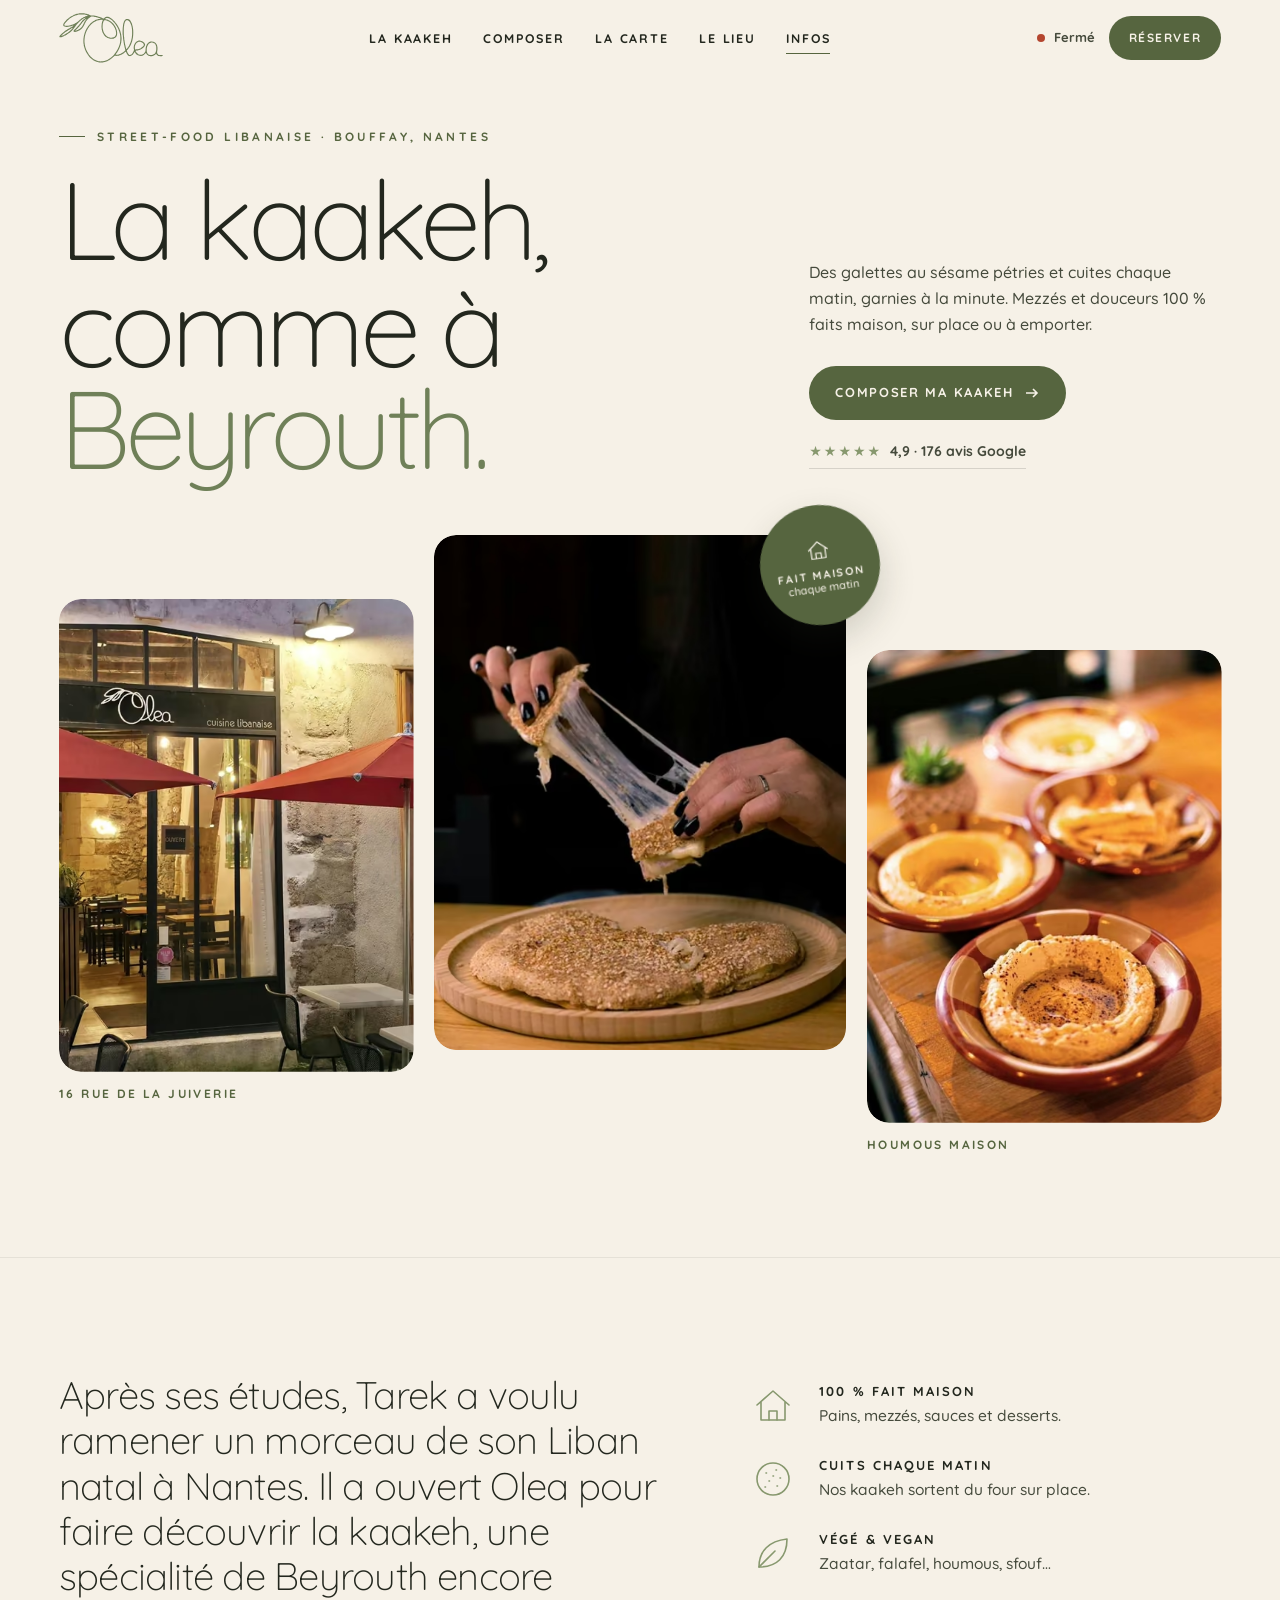
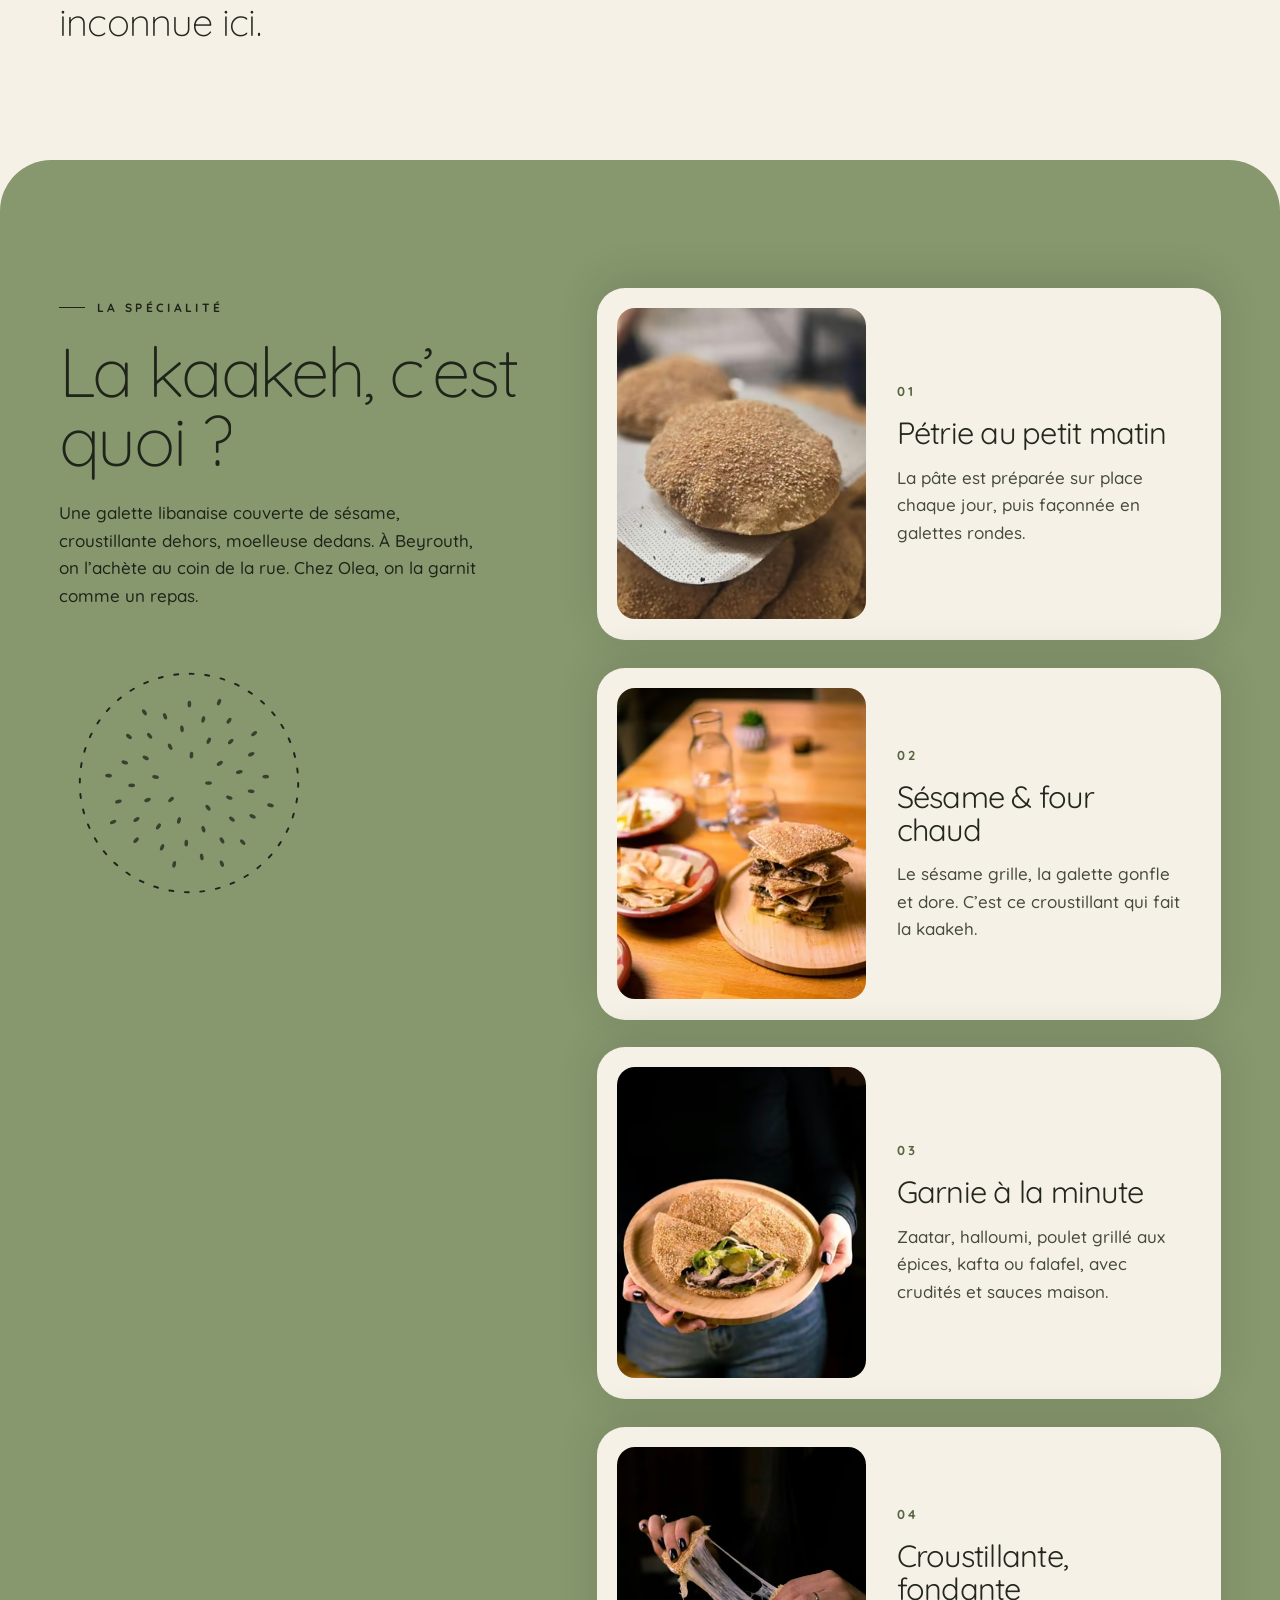
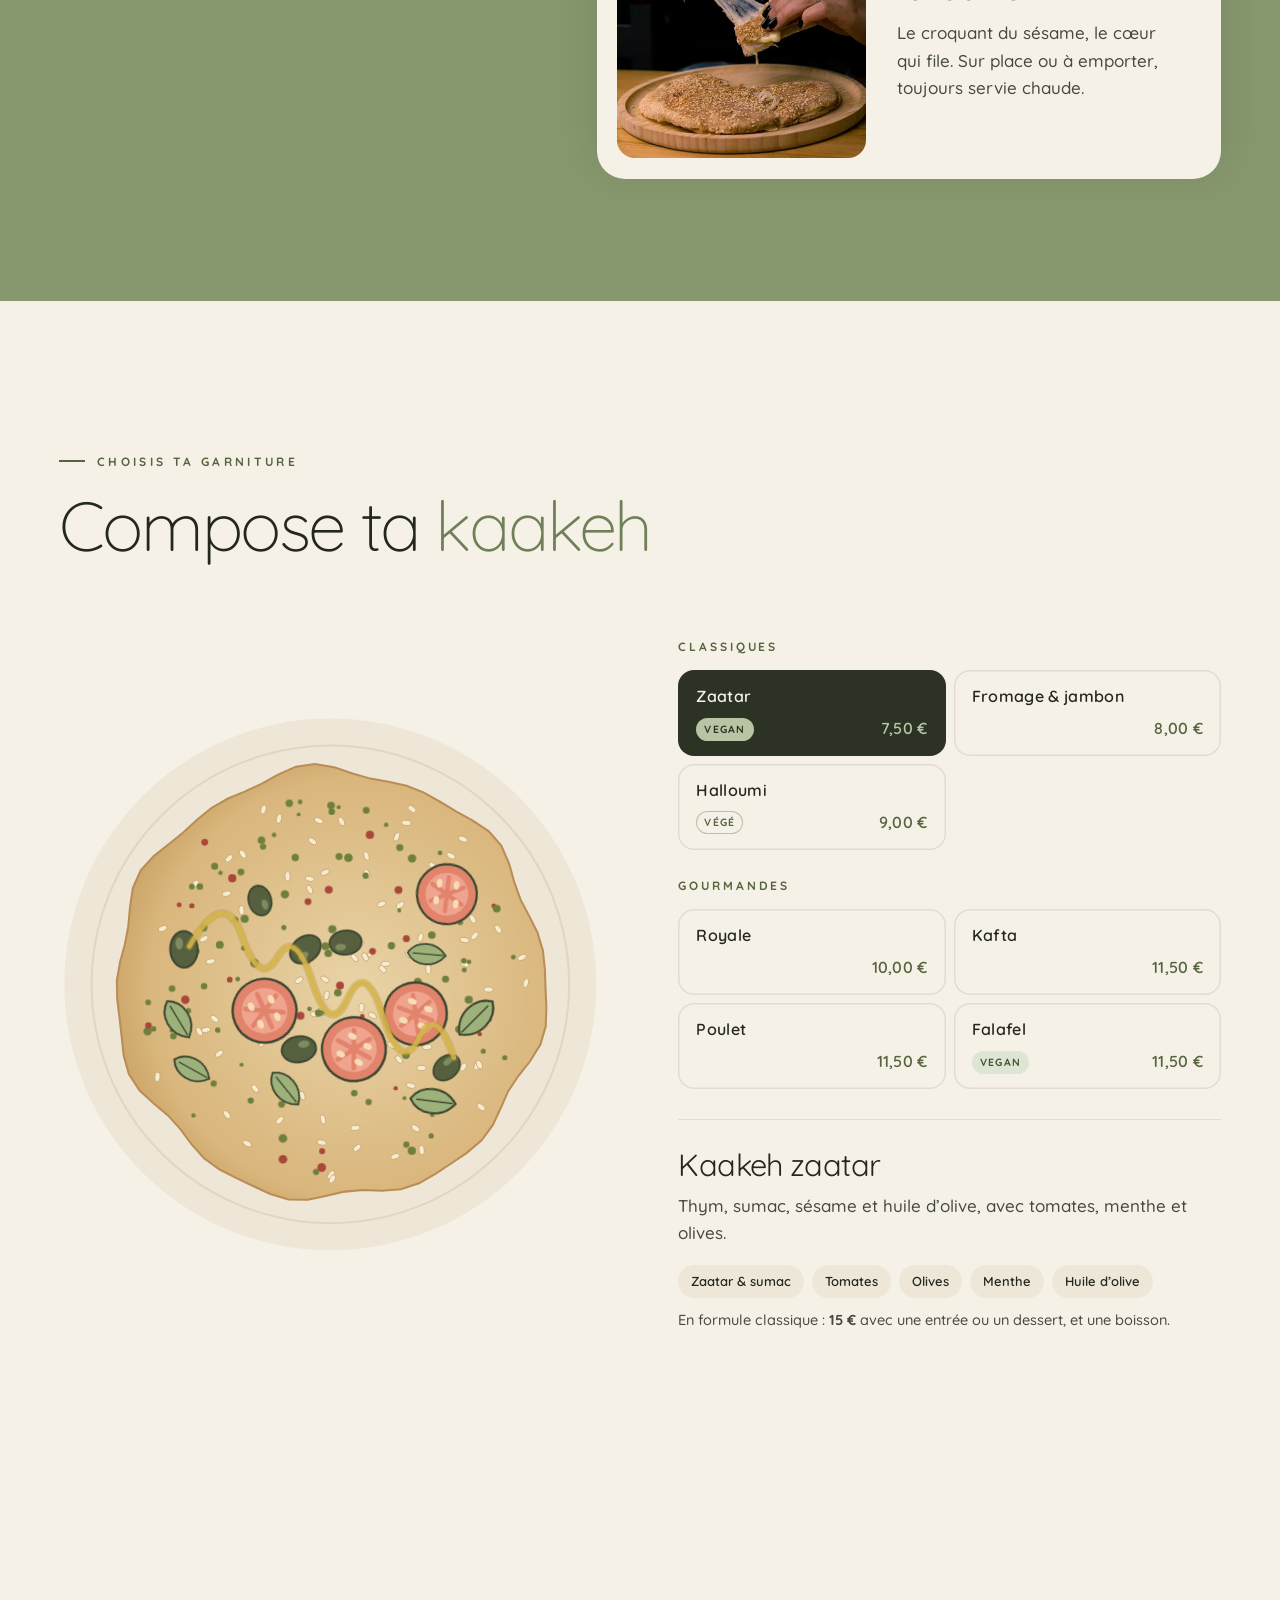
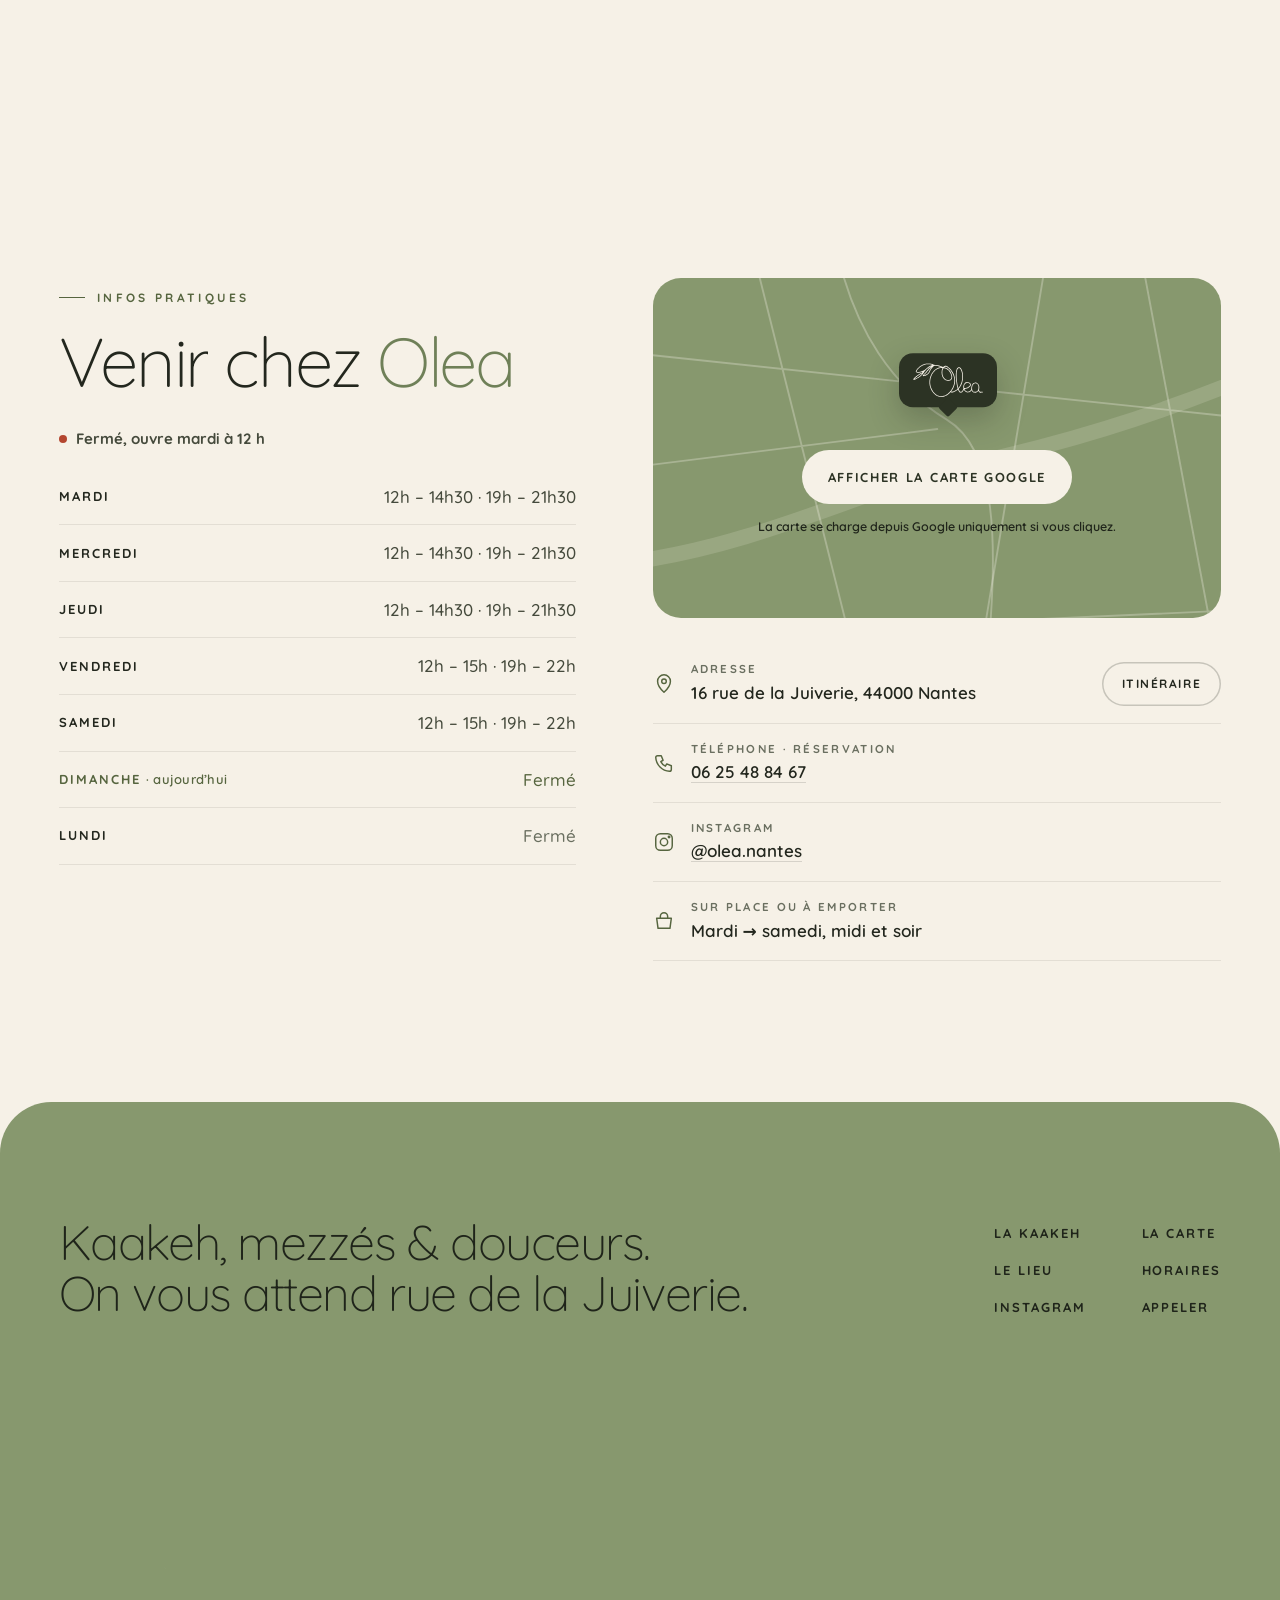
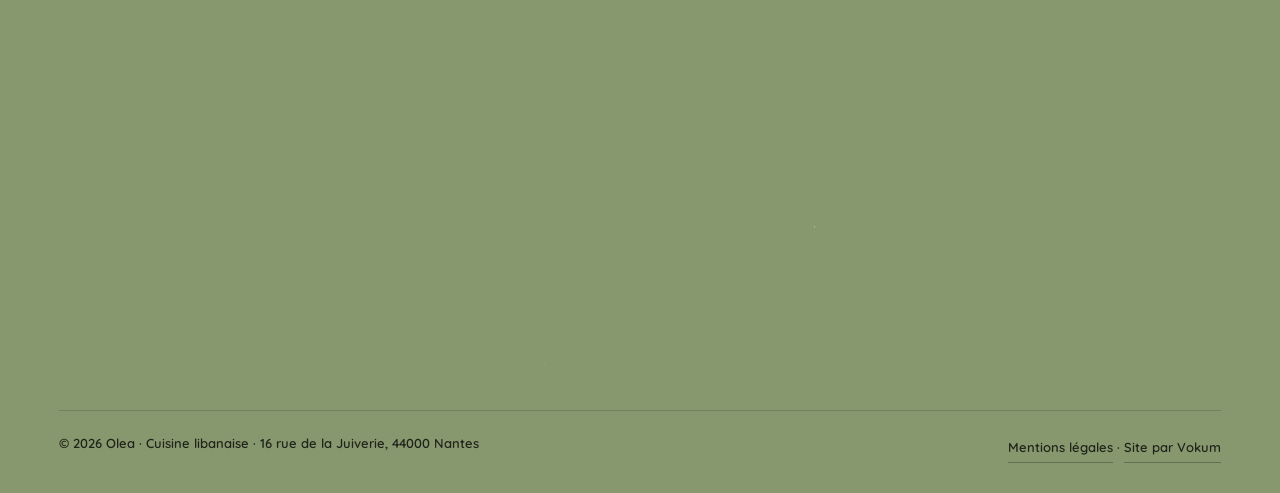
==== index.html @ 72961b61 "Olea : site vitrine (DA Instagram, composer ta kaakeh, AVIF, SEO local) Co-Authored-By: Claude Opus " ====
<!DOCTYPE html>
<html lang="fr">
<head>
<meta charset="utf-8">
<meta name="viewport" content="width=device-width, initial-scale=1">
<title>Olea · Kaakeh libanaise faite maison à Nantes (Bouffay)</title>
<meta name="description" content="Olea, spécialiste de la kaakeh libanaise à Nantes : galettes au sésame cuites chaque matin, mezzés et desserts faits maison, options vegan. 16 rue de la Juiverie.">
<link rel="canonical" href="https://olea-site.vercel.app/">
<meta name="theme-color" content="#87986E">
<meta property="og:type" content="website">
<meta property="og:locale" content="fr_FR">
<meta property="og:site_name" content="Olea">
<meta property="og:title" content="Olea · La kaakeh, comme à Beyrouth">
<meta property="og:description" content="Street-food libanaise 100 % faite maison au cœur du Bouffay, à Nantes.">
<meta property="og:url" content="https://olea-site.vercel.app/">
<meta property="og:image" content="https://olea-site.vercel.app/og.jpg">
<meta property="og:image:width" content="1200"><meta property="og:image:height" content="630">
<meta name="twitter:card" content="summary_large_image">
<link rel="icon" href="/favicon.ico" sizes="48x48">
<link rel="icon" href="/favicon.svg" type="image/svg+xml">
<link rel="apple-touch-icon" href="/apple-touch-icon.png">
<link rel="manifest" href="/site.webmanifest">
<link rel="preload" href="/fonts/quicksand-latin.woff2" as="font" type="font/woff2" crossorigin>
<link rel="preload" as="image" href="/img/fromage-720.avif" type="image/avif" imagesrcset="/img/fromage-320.avif 320w, /img/fromage-480.avif 480w, /img/fromage-720.avif 720w, /img/fromage-960.avif 894w" imagesizes="(max-width: 760px) 46vw, 30vw" fetchpriority="high">
<link rel="stylesheet" href="/css/styles.min.css?v=1794843853">
<script>
document.documentElement.className='js';
try{if(matchMedia('(prefers-reduced-motion: reduce)').matches||sessionStorage.getItem('olea-intro'))document.documentElement.classList.add('sans-intro');else sessionStorage.setItem('olea-intro','1')}catch(e){document.documentElement.classList.add('sans-intro')}
</script>
<script type="application/ld+json">
{"@context":"https://schema.org","@type":"Restaurant","@id":"https://olea-site.vercel.app/#restaurant","name":"Olea","description":"Spécialiste de la kaakeh libanaise. Plats 100 % faits maison, options végétariennes et vegan, sur place ou à emporter.","url":"https://olea-site.vercel.app/","image":"https://olea-site.vercel.app/og.jpg","logo":"https://olea-site.vercel.app/icon-512.png","servesCuisine":["Libanaise","Street-food"],"priceRange":"10–20 €","telephone":"+33625488467","acceptsReservations":true,"hasMenu":"https://olea-site.vercel.app/#carte","address":{"@type":"PostalAddress","streetAddress":"16 rue de la Juiverie","postalCode":"44000","addressLocality":"Nantes","addressCountry":"FR"},"geo":{"@type":"GeoCoordinates","latitude":47.215622,"longitude":-1.5532891},"aggregateRating":{"@type":"AggregateRating","ratingValue":4.9,"reviewCount":176,"bestRating":5},"sameAs":["https://www.instagram.com/olea.nantes/"],"openingHoursSpecification":[{"@type":"OpeningHoursSpecification","dayOfWeek":["Tuesday","Wednesday","Thursday"],"opens":"12:00","closes":"14:30"},{"@type":"OpeningHoursSpecification","dayOfWeek":["Tuesday","Wednesday","Thursday"],"opens":"19:00","closes":"21:30"},{"@type":"OpeningHoursSpecification","dayOfWeek":["Friday","Saturday"],"opens":"12:00","closes":"15:00"},{"@type":"OpeningHoursSpecification","dayOfWeek":["Friday","Saturday"],"opens":"19:00","closes":"22:00"}]}
</script>
</head>
<body>
<a class="skip" href="#contenu">Aller au contenu</a>

<!-- Ouverture : l'olive se dessine puis s'ouvre sur le site (une fois par visite) -->
<div class="intro" id="intro" aria-hidden="true">
  <svg class="intro-wm" id="introWm" viewBox="0 0 590 282"></svg>
  <p class="intro-sous">Cuisine libanaise · Nantes</p>
</div>

<header class="tete" id="tete">
  <a class="tete-logo" href="#haut" aria-label="Olea, retour en haut"><img src="/img/olea-sage.svg" alt="" width="104" height="50"></a>
  <nav class="tete-nav" aria-label="Navigation principale">
    <a href="#kaakeh">La kaakeh</a><a href="#composer">Composer</a><a href="#carte">La carte</a><a href="#lieu">Le lieu</a><a href="#infos">Infos</a>
  </nav>
  <div class="tete-droite">
    <span class="statut" data-statut><i></i><span data-statut-court>Horaires</span></span>
    <a class="btn btn-plein btn-s" href="tel:+33625488467">Réserver</a>
    <button class="burger" id="burger" aria-label="Ouvrir le menu" aria-expanded="false" aria-controls="menuMobile"><i></i><i></i></button>
  </div>
</header>
<div class="menu-mobile" id="menuMobile" hidden>
  <nav aria-label="Navigation mobile">
    <a href="#kaakeh">La kaakeh</a><a href="#composer">Composer</a><a href="#carte">La carte</a><a href="#lieu">Le lieu</a><a href="#infos">Infos</a>
  </nav>
  <p>16 rue de la Juiverie, Nantes<br><a href="tel:+33625488467">06 25 48 84 67</a></p>
</div>

<main id="contenu">
<span id="haut"></span>

<!-- ───────── HERO ───────── -->
<section class="hero">
  <div class="cadre hero-haut">
    <div>
      <p class="sur-titre hero-el">Street-food libanaise · Bouffay, Nantes</p>
      <h1 class="hero-titre"><span class="ligne"><span>La kaakeh,</span></span><span class="ligne"><span>comme à <em>Beyrouth.</em></span></span></h1>
    </div>
    <div class="hero-cote hero-el">
      <p>Des galettes au sésame pétries et cuites chaque matin, garnies à la minute. Mezzés et douceurs 100&nbsp;% faits maison, sur place ou à emporter.</p>
      <div class="hero-actions">
        <a class="btn btn-plein" href="#composer">Composer ma kaakeh <svg viewBox="0 0 16 16" aria-hidden="true"><path d="M2 8h11M9 4l4 4-4 4"/></svg></a>
        <a class="lien-note" href="#avis"><span class="etoiles" aria-hidden="true">★★★★★</span> 4,9 · 176 avis Google</a>
      </div>
    </div>
  </div>
  <div class="cadre triptyque" id="triptyque">
    <figure class="tp tp-g" data-vitesse="-0.06">
      <picture><source type="image/avif" srcset="/img/facade-320.avif 320w, /img/facade-480.avif 480w, /img/facade-720.avif 720w, /img/facade-960.avif 960w" sizes="(max-width: 760px) 27vw, 26vw"><img src="/img/facade-960.jpg" alt="La façade d’Olea rue de la Juiverie, parasols rouges, en soirée" width="960" height="1282"></picture>
      <figcaption>16 rue de la Juiverie</figcaption>
    </figure>
    <figure class="tp tp-c" data-vitesse="0">
      <picture><source type="image/avif" srcset="/img/fromage-320.avif 320w, /img/fromage-480.avif 480w, /img/fromage-720.avif 720w, /img/fromage-960.avif 894w" sizes="(max-width: 760px) 46vw, 30vw"><img src="/img/fromage-960.jpg" alt="Kaakeh au fromage qui file, sur planche en bois" width="894" height="1194" fetchpriority="high"></picture>
      <span class="sceau" aria-hidden="true"><svg viewBox="0 0 40 40"><path d="M7 20 20 9l13 11M10.5 17v14h19V17"/><path d="M16.5 31v-7h7v7"/></svg><b>Fait maison</b><small>chaque matin</small></span>
    </figure>
    <figure class="tp tp-d" data-vitesse="-0.14">
      <picture><source type="image/avif" srcset="/img/houmous-320.avif 320w, /img/houmous-480.avif 480w, /img/houmous-720.avif 720w, /img/houmous-960.avif 894w" sizes="(max-width: 760px) 27vw, 26vw"><img src="/img/houmous-960.jpg" alt="Houmous maison au sumac dans une assiette libanaise" width="894" height="1194"></picture>
      <figcaption>Houmous maison</figcaption>
    </figure>
  </div>
</section>

<!-- ───────── MANIFESTE ───────── -->
<section class="manifeste">
  <div class="cadre manifeste-grille">
    <p class="manifeste-txt titre-anime">Après ses études, Tarek a voulu ramener un morceau de son Liban natal à Nantes. Il a ouvert Olea pour faire découvrir la kaakeh, une spécialité de Beyrouth encore inconnue ici.</p>
    <ul class="engagements">
      <li class="rv"><svg viewBox="0 0 48 48" aria-hidden="true"><path d="M8 24 24 10l16 14M12 20.5V39h24V20.5"/><path d="M20 39v-9h8v9"/></svg><b>100 % fait maison</b><span>Pains, mezzés, sauces et desserts.</span></li>
      <li class="rv"><svg viewBox="0 0 48 48" aria-hidden="true"><circle cx="24" cy="24" r="16"/><path d="M17 18h.5M27 15h.5M31 23h.5M20 26h.5M28 31h.5M16 32h.5M24 21h.5"/></svg><b>Cuits chaque matin</b><span>Nos kaakeh sortent du four sur place.</span></li>
      <li class="rv"><svg viewBox="0 0 48 48" aria-hidden="true"><path d="M10 38C10 22 20 12 38 10c0 18-10 28-28 28z"/><path d="M10 38 26 22"/></svg><b>Végé & vegan</b><span>Zaatar, falafel, houmous, sfouf…</span></li>
    </ul>
  </div>
</section>

<!-- ───────── LA KAAKEH : cartes empilées ───────── -->
<section class="kaakeh" id="kaakeh">
  <div class="cadre kaakeh-grille">
    <div class="kaakeh-intro">
      <p class="sur-titre">La spécialité</p>
      <h2 class="titre titre-anime">La kaakeh, c’est quoi&nbsp;?</h2>
      <p class="rv">Une galette libanaise couverte de sésame, croustillante dehors, moelleuse dedans. À Beyrouth, on l’achète au coin de la rue. Chez Olea, on la garnit comme un repas.</p>
      <svg class="galette-deco" viewBox="0 0 200 200" aria-hidden="true" id="galetteDeco"><circle cx="100" cy="100" r="84"/></svg>
    </div>
    <ol class="pile" id="pile">
      <li class="carte-pile">
        <picture><source type="image/avif" srcset="/img/pains-320.avif 320w, /img/pains-480.avif 480w, /img/pains-720.avif 720w, /img/pains-960.avif 894w" sizes="(max-width: 760px) calc(100vw - 64px), 24vw"><img src="/img/pains-960.jpg" alt="Kaakeh au sésame tout juste sorties du four" width="894" height="1194" loading="lazy"></picture>
        <div><span class="num">01</span><h3>Pétrie au petit matin</h3><p>La pâte est préparée sur place chaque jour, puis façonnée en galettes rondes.</p></div>
      </li>
      <li class="carte-pile">
        <picture><source type="image/avif" srcset="/img/stack-320.avif 320w, /img/stack-480.avif 480w, /img/stack-720.avif 720w, /img/stack-960.avif 894w" sizes="(max-width: 760px) calc(100vw - 64px), 24vw"><img src="/img/stack-960.jpg" alt="Pile de kaakeh garnies" width="894" height="1194" loading="lazy"></picture>
        <div><span class="num">02</span><h3>Sésame & four chaud</h3><p>Le sésame grille, la galette gonfle et dore. C’est ce croustillant qui fait la kaakeh.</p></div>
      </li>
      <li class="carte-pile">
        <picture><source type="image/avif" srcset="/img/viande-320.avif 320w, /img/viande-480.avif 480w, /img/viande-720.avif 720w, /img/viande-960.avif 894w" sizes="(max-width: 760px) calc(100vw - 64px), 24vw"><img src="/img/viande-960.jpg" alt="Kaakeh garnie de poulet, salade et cornichons" width="894" height="1194" loading="lazy"></picture>
        <div><span class="num">03</span><h3>Garnie à la minute</h3><p>Zaatar, halloumi, poulet grillé aux épices, kafta ou falafel, avec crudités et sauces maison.</p></div>
      </li>
      <li class="carte-pile">
        <picture><source type="image/avif" srcset="/img/fromage-320.avif 320w, /img/fromage-480.avif 480w, /img/fromage-720.avif 720w, /img/fromage-960.avif 894w" sizes="(max-width: 760px) calc(100vw - 64px), 24vw"><img src="/img/fromage-960.jpg" alt="Kaakeh au fromage fondant" width="894" height="1194" loading="lazy"></picture>
        <div><span class="num">04</span><h3>Croustillante, fondante</h3><p>Le croquant du sésame, le cœur qui file. Sur place ou à emporter, toujours servie chaude.</p></div>
      </li>
    </ol>
  </div>
</section>

<!-- ───────── COMPOSER ───────── -->
<section class="composer" id="composer">
  <div class="cadre">
    <div class="entete">
      <p class="sur-titre">Choisis ta garniture</p>
      <h2 class="titre titre-anime">Compose ta <em>kaakeh</em></h2>
    </div>
    <div class="atelier">
      <div class="plateau-wrap">
        <svg class="plateau" id="plateau" viewBox="0 0 400 400" role="img" aria-labelledby="kNom">
          <defs>
            <radialGradient id="pain" cx="50%" cy="45%" r="60%"><stop offset="0" stop-color="#E9D3A6"/><stop offset=".8" stop-color="#D9B67C"/><stop offset="1" stop-color="#C79E62"/></radialGradient>
          </defs>
          <circle class="assiette" cx="200" cy="200" r="196"/>
          <circle class="assiette-in" cx="200" cy="200" r="176"/>
          <g id="galette"><path class="galette" d=""/><g id="sesame"></g></g>
          <g id="garniture"></g>
        </svg>
        <p class="plateau-aide" aria-hidden="true">Illustration de la garniture</p>
      </div>
      <div class="choix">
        <div class="choix-liste" role="radiogroup" aria-label="Choisir une kaakeh" id="choix">
          <p class="choix-groupe">Classiques</p>
          <button role="radio" aria-checked="true" data-k="zaatar"><span>Zaatar</span><i class="vg" title="Vegan">vegan</i><b>7,50 €</b></button>
          <button role="radio" aria-checked="false" data-k="fromage"><span>Fromage & jambon</span><b>8,00 €</b></button>
          <button role="radio" aria-checked="false" data-k="halloumi"><span>Halloumi</span><i class="vt" title="Végétarien">végé</i><b>9,00 €</b></button>
          <p class="choix-groupe">Gourmandes</p>
          <button role="radio" aria-checked="false" data-k="royale"><span>Royale</span><b>10,00 €</b></button>
          <button role="radio" aria-checked="false" data-k="kafta"><span>Kafta</span><b>11,50 €</b></button>
          <button role="radio" aria-checked="false" data-k="poulet"><span>Poulet</span><b>11,50 €</b></button>
          <button role="radio" aria-checked="false" data-k="falafel"><span>Falafel</span><i class="vg" title="Vegan">vegan</i><b>11,50 €</b></button>
        </div>
        <div class="fiche" aria-live="polite">
          <h3 id="kNom">Kaakeh zaatar</h3>
          <p id="kDesc">Thym, sumac, sésame et huile d’olive, avec tomates, menthe et olives.</p>
          <ul class="ingredients" id="kIng"></ul>
          <p class="formule-hint" id="kFormule">En formule classique : <b>15 €</b> avec une entrée ou un dessert, et une boisson.</p>
        </div>
      </div>
    </div>
  </div>
</section>

<!-- ───────── LA CARTE ───────── -->
<section class="carte" id="carte">
  <div class="cadre">
    <div class="entete entete-ligne">
      <div><p class="sur-titre">Notre menu</p><h2 class="titre titre-anime">La carte</h2></div>
      <p class="rv">Un voyage de saveurs au cœur de Beyrouth. Tout est fait maison, et chaque bouchée a le goût du Liban.</p>
    </div>
    <div class="formules">
      <article class="formule rv">
        <p class="formule-nom">Formule classique</p>
        <p class="formule-prix">15<span>€</span></p>
        <p>Une kaakeh classique, une entrée <em>ou</em> un dessert, et une boisson.</p>
      </article>
      <article class="formule formule-fonce rv">
        <p class="formule-nom">Formule gourmande</p>
        <p class="formule-prix">17<span>€</span></p>
        <p>Une kaakeh gourmande, une entrée <em>ou</em> un dessert, et une boisson.</p>
      </article>
      <p class="formule-note rv">Entrée : houmous, labneh ou caviar d’aubergines. Dessert : sfouf ou nammoura. Bière libanaise : +2&nbsp;€.</p>
    </div>
    <div class="colonnes">
      <div class="col rv">
        <h3>Entrées</h3>
        <dl>
          <div><dt>Houmous <i class="vg">vegan</i></dt><dd>6,00 €</dd><dd class="desc">Pois chiches, tahini, citron, ail et huile d’olive.</dd></div>
          <div><dt>Labneh <i class="vt">végé</i></dt><dd>6,00 €</dd><dd class="desc">Fromage frais et crémeux à base de yaourt.</dd></div>
          <div><dt>Caviar d’aubergine <i class="vt">végé</i></dt><dd>6,00 €</dd><dd class="desc">Aubergines grillées au tahini, yaourt, citron, ail et huile d’olive.</dd></div>
        </dl>
      </div>
      <div class="col rv">
        <h3>Desserts</h3>
        <dl>
          <div><dt>Kaakeh chocolat <i class="vt">végé</i></dt><dd>6,00 €</dd><dd class="desc">Galette garnie de chocolat.</dd></div>
          <div><dt>Chocolat & halawa <i class="vt">végé</i></dt><dd>6,50 €</dd><dd class="desc">Avec halawa, confiserie au tahini et au sucre.</dd></div>
          <div><dt>Sfouf <i class="vg">vegan</i></dt><dd>5,50 €</dd><dd class="desc">Gâteau moelleux de semoule au curcuma et à l’anis.</dd></div>
          <div><dt>Nammoura <i class="vt">végé</i></dt><dd>5,50 €</dd><dd class="desc">Semoule à la fleur d’oranger et sirop (contient du yaourt).</dd></div>
        </dl>
      </div>
      <div class="col rv">
        <h3>Boissons</h3>
        <dl class="dl-court">
          <div><dt>Eau 50 cl</dt><dd>1,50 €</dd></div>
          <div><dt>Soft 33 cl</dt><dd>2,50 €</dd></div>
          <div><dt>Bière libanaise 33 cl</dt><dd>4,50 €</dd></div>
          <div><dt>Café espresso</dt><dd>1,50 €</dd></div>
          <div><dt>Café allongé</dt><dd>3,00 €</dd></div>
          <div><dt>Thé</dt><dd>3,50 €</dd></div>
          <div><dt>Infusion</dt><dd>3,50 €</dd></div>
        </dl>
      </div>
    </div>
    <div class="gourmandises">
      <figure class="gm rv"><picture><source type="image/avif" srcset="/img/mezze-320.avif 320w, /img/mezze-480.avif 480w, /img/mezze-720.avif 720w, /img/mezze-960.avif 894w" sizes="(max-width: 760px) 44vw, 22vw"><img src="/img/mezze-960.jpg" alt="Pain trempé dans le houmous" width="894" height="1194" loading="lazy"></picture><figcaption>Houmous & pain chaud</figcaption></figure>
      <figure class="gm rv"><picture><source type="image/avif" srcset="/img/plateau-320.avif 320w, /img/plateau-480.avif 480w, /img/plateau-720.avif 720w, /img/plateau-960.avif 894w" sizes="(max-width: 760px) 44vw, 22vw"><img src="/img/plateau-960.jpg" alt="Plateau de kaakeh, houmous et labneh" width="894" height="1194" loading="lazy"></picture><figcaption>Kaakeh & labneh</figcaption></figure>
      <figure class="gm rv"><picture><source type="image/avif" srcset="/img/sfouf-320.avif 320w, /img/sfouf-480.avif 480w, /img/sfouf-720.avif 720w, /img/sfouf-960.avif 894w" sizes="(max-width: 760px) 44vw, 22vw"><img src="/img/sfouf-960.jpg" alt="Part de sfouf à l’amande" width="894" height="1136" loading="lazy"></picture><figcaption>Sfouf, vegan</figcaption></figure>
      <figure class="gm rv"><picture><source type="image/avif" srcset="/img/cafe-320.avif 320w, /img/cafe-480.avif 480w, /img/cafe-720.avif 720w, /img/cafe-960.avif 894w" sizes="(max-width: 760px) 44vw, 22vw"><img src="/img/cafe-960.jpg" alt="Tasse de café" width="894" height="1194" loading="lazy"></picture><figcaption>Le café pour finir</figcaption></figure>
    </div>
  </div>
</section>

<!-- ───────── AVIS ───────── -->
<section class="avis" id="avis">
  <div class="cadre avis-grille">
    <div class="avis-note">
      <p class="sur-titre">Ils en parlent</p>
      <p class="note"><span data-compte="4.9">4,9</span><small>/5</small></p>
      <p class="note-etoiles" aria-hidden="true">★★★★★</p>
      <p class="note-src"><span data-compte="176">176</span> avis sur Google</p>
      <a class="btn btn-contour" href="https://www.google.com/maps/place/Olea/@47.215622,-1.5532891,17z/data=!4m8!3m7!1s0x4805efb4f4a53959:0x3f420d3916e6de6c!8m2!3d47.215622!4d-1.5532891!9m1!1b1" target="_blank" rel="noopener">Lire les avis <svg viewBox="0 0 16 16" aria-hidden="true"><path d="M2 8h11M9 4l4 4-4 4"/></svg></a>
    </div>
    <div class="avis-liste">
      <blockquote class="avis-carte rv"><p>« Nous avons pris la formule gourmande, un kaaké kefta avec le labneh : beaucoup de saveurs, c’était très bien préparé. Le personnel est souriant. »</p><footer>Lina N. · Avis Google</footer></blockquote>
      <blockquote class="avis-carte rv"><p>« Les prix sont très raisonnables, les plats sont délicieux (surtout les kaakehs gourmandes) et pleins de saveurs. »</p><footer>Paul E. · Avis Google</footer></blockquote>
      <blockquote class="avis-carte rv"><p>« Une cuisine qui te donne l’impression d’être au soleil, vue sur la Méditerranée. »</p><footer>Romain L. · Avis Google</footer></blockquote>
      <blockquote class="avis-carte rv"><p>« Super adresse pour la street food libanaise, une vraie pépite ! La labneh, hyper bonne, bien crémeuse. »</p><footer>Pierre G. · Avis Google</footer></blockquote>
    </div>
  </div>
</section>

<!-- ───────── LE LIEU ───────── -->
<section class="lieu" id="lieu">
  <div class="cadre">
    <div class="entete entete-ligne">
      <div><p class="sur-titre">Le lieu</p><h2 class="titre titre-anime">Pierre, bois <em>& lumière</em></h2></div>
      <p class="rv">Au cœur du Bouffay, une salle en vieilles pierres, des poutres apparentes et une terrasse sous les parasols rouges.</p>
    </div>
    <div class="bento">
      <figure class="bt bt-1 devoile"><picture><source type="image/avif" srcset="/img/salle-320.avif 320w, /img/salle-480.avif 480w, /img/salle-720.avif 720w, /img/salle-960.avif 960w" sizes="(max-width: 760px) 92vw, 44vw"><img src="/img/salle-960.jpg" alt="La seconde salle voûtée en pierre, tables en bois" width="960" height="1282" loading="lazy"></picture><figcaption>La seconde salle</figcaption></figure>
      <figure class="bt bt-2 devoile"><picture><source type="image/avif" srcset="/img/couloir-320.avif 320w, /img/couloir-480.avif 480w, /img/couloir-720.avif 720w, /img/couloir-960.avif 894w" sizes="(max-width: 760px) 44vw, 22vw"><img src="/img/couloir-960.jpg" alt="Couloir aux poutres apparentes" width="894" height="1194" loading="lazy"></picture><figcaption>Les poutres</figcaption></figure>
      <figure class="bt bt-3 devoile"><picture><source type="image/avif" srcset="/img/neon-320.avif 320w, /img/neon-480.avif 480w, /img/neon-720.avif 720w, /img/neon-960.avif 960w" sizes="(max-width: 760px) 44vw, 22vw"><img src="/img/neon-960.jpg" alt="Le nom Olea en néon sur un mur de pierre" width="960" height="1201" loading="lazy"></picture><figcaption>Bienvenue</figcaption></figure>
      <div class="bt bt-4 groupe rv">
        <p class="sur-titre">Groupes & tablées</p>
        <h3>Une deuxième salle se cache chez nous.</h3>
        <p>Sous la voûte en pierre, l’endroit idéal pour vos repas en groupe. Appelez-nous pour réserver.</p>
        <a class="btn btn-plein" href="tel:+33625488467">06 25 48 84 67</a>
      </div>
    </div>
  </div>
</section>

<!-- ───────── INFOS ───────── -->
<section class="infos" id="infos">
  <div class="cadre infos-grille">
    <div>
      <p class="sur-titre">Infos pratiques</p>
      <h2 class="titre titre-anime">Venir chez <em>Olea</em></h2>
      <p class="statut statut-grand" data-statut><i></i><span data-statut-long>Horaires</span></p>
      <table class="horaires" id="horaires">
        <caption class="sr">Horaires d’ouverture</caption>
        <tbody>
          <tr data-j="2"><th scope="row">Mardi</th><td>12h – 14h30 · 19h – 21h30</td></tr>
          <tr data-j="3"><th scope="row">Mercredi</th><td>12h – 14h30 · 19h – 21h30</td></tr>
          <tr data-j="4"><th scope="row">Jeudi</th><td>12h – 14h30 · 19h – 21h30</td></tr>
          <tr data-j="5"><th scope="row">Vendredi</th><td>12h – 15h · 19h – 22h</td></tr>
          <tr data-j="6"><th scope="row">Samedi</th><td>12h – 15h · 19h – 22h</td></tr>
          <tr data-j="0"><th scope="row">Dimanche</th><td class="ferme">Fermé</td></tr>
          <tr data-j="1"><th scope="row">Lundi</th><td class="ferme">Fermé</td></tr>
        </tbody>
      </table>
    </div>
    <div class="infos-droite">
      <div class="carte-geo" id="carteGeo">
        <div class="carte-geo-fond" aria-hidden="true">
          <svg viewBox="0 0 600 420" preserveAspectRatio="xMidYMid slice"><g fill="none" stroke="#F6F1E7" stroke-linecap="round"><path stroke-opacity=".16" stroke-width="16" d="M-20 330C120 310 230 250 330 228S520 180 640 130"/><g stroke-opacity=".3" stroke-width="2"><path d="M-20 110 640 180M100 -20 220 460M420 -20 340 460M-20 410 640 380M510 -20 600 460M-20 230 300 190"/><path d="M190 -20c18 110 70 170 120 200s58 120 40 280"/></g></g></svg>
          <span class="repere"><img src="/img/olea-cream.svg" alt="" width="70" height="34"></span>
        </div>
        <button class="btn btn-clair carte-geo-btn" id="chargerCarte" type="button">Afficher la carte Google</button>
        <p class="carte-geo-note">La carte se charge depuis Google uniquement si vous cliquez.</p>
      </div>
      <ul class="contacts">
        <li><svg viewBox="0 0 24 24" aria-hidden="true"><path d="M12 21s-7-6.2-7-12a7 7 0 0 1 14 0c0 5.8-7 12-7 12z"/><circle cx="12" cy="9" r="2.5"/></svg><span><small>Adresse</small>16 rue de la Juiverie, 44000 Nantes</span><a class="btn btn-contour btn-s" href="https://www.google.com/maps/dir/?api=1&destination=Olea+16+rue+de+la+Juiverie+44000+Nantes" target="_blank" rel="noopener">Itinéraire</a></li>
        <li><svg viewBox="0 0 24 24" aria-hidden="true"><path d="M5 4h4l2 5-2.5 1.5a11 11 0 0 0 5 5L15 13l5 2v4a2 2 0 0 1-2 2A16 16 0 0 1 3 6a2 2 0 0 1 2-2"/></svg><span><small>Téléphone · réservation</small><a href="tel:+33625488467">06 25 48 84 67</a></span></li>
        <li><svg viewBox="0 0 24 24" aria-hidden="true"><rect x="3" y="3" width="18" height="18" rx="5"/><circle cx="12" cy="12" r="4"/><circle cx="17.5" cy="6.5" r=".8"/></svg><span><small>Instagram</small><a href="https://www.instagram.com/olea.nantes/" target="_blank" rel="noopener">@olea.nantes</a></span></li>
        <li><svg viewBox="0 0 24 24" aria-hidden="true"><path d="M4 9h16l-1.5 11h-13zM8 9V7a4 4 0 0 1 8 0v2"/></svg><span><small>Sur place ou à emporter</small>Mardi → samedi, midi et soir</span></li>
      </ul>
    </div>
  </div>
</section>
</main>

<footer class="pied">
  <div class="cadre">
    <div class="pied-haut">
      <p class="pied-phrase">Kaakeh, mezzés & douceurs.<br>On vous attend rue de la Juiverie.</p>
      <nav class="pied-liens" aria-label="Liens du pied de page">
        <a href="#kaakeh">La kaakeh</a><a href="#carte">La carte</a><a href="#lieu">Le lieu</a><a href="#infos">Horaires</a><a href="https://www.instagram.com/olea.nantes/" target="_blank" rel="noopener">Instagram</a><a href="tel:+33625488467">Appeler</a>
      </nav>
    </div>
    <svg class="pied-wm" id="piedWm" viewBox="0 0 590 282" role="img" aria-label="Olea"></svg>
    <div class="pied-bas">
      <span>© 2026 Olea · Cuisine libanaise · 16 rue de la Juiverie, 44000 Nantes</span>
      <span><a href="/mentions-legales">Mentions légales</a> · <a href="https://vokumagency.com" target="_blank" rel="noopener">Site par Vokum</a></span>
    </div>
  </div>
</footer>

<nav class="barre-mobile" id="barreMobile" aria-label="Actions rapides">
  <a href="tel:+33625488467"><svg viewBox="0 0 24 24" aria-hidden="true"><path d="M5 4h4l2 5-2.5 1.5a11 11 0 0 0 5 5L15 13l5 2v4a2 2 0 0 1-2 2A16 16 0 0 1 3 6a2 2 0 0 1 2-2"/></svg>Appeler</a>
  <a href="https://www.google.com/maps/dir/?api=1&destination=Olea+16+rue+de+la+Juiverie+44000+Nantes" target="_blank" rel="noopener"><svg viewBox="0 0 24 24" aria-hidden="true"><path d="M12 21s-7-6.2-7-12a7 7 0 0 1 14 0c0 5.8-7 12-7 12z"/><circle cx="12" cy="9" r="2.5"/></svg>Itinéraire</a>
</nav>

<script src="/js/main.min.js?v=1794843853" defer></script>
</body>
</html>
---- css/styles.min.css ----
@font-face{font-family:Quicksand;font-style:normal;font-display:swap;font-weight:300 700;src:url(/fonts/quicksand-latin.woff2) format("woff2");unicode-range:U+0000-00FF,U+0131,U+0152-0153,U+02BB-02BC,U+02C6,U+02DA,U+02DC,U+0304,U+0308,U+0329,U+2000-206F,U+20AC,U+2122,U+2191,U+2193,U+2212,U+2215,U+FEFF,U+FFFD}@font-face{font-family:Quicksand;font-style:normal;font-display:swap;font-weight:300 700;src:url(/fonts/quicksand-latin-ext.woff2) format("woff2");unicode-range:U+0100-02BA,U+02BD-02C5,U+02C7-02CC,U+02CE-02D7,U+02DD-02FF,U+0304,U+0308,U+0329,U+1D00-1DBF,U+1E00-1E9F,U+1EF2-1EFF,U+2020,U+20A0-20AB,U+20AD-20C0,U+2113,U+2C60-2C7F,U+A720-A7FF}@property --r{syntax:"<length>";inherits:false;initial-value:0px}:root{--sauge:#87986E;--sauge-f:#56653F;--sauge-c:#B9C4A4;--sauge-xc:#DFE5D4;--olive:#2C3324;--encre:#23271E;--texte:#454A3C;--nuit:#1F241A;--creme:#F6F1E7;--pita:#EEE6D6;--pierre:#E3D8C4;--sesame:#D6BF8F;--rouge:#B4462F;--f:"Quicksand",ui-rounded,"Avenir Next",system-ui,sans-serif;--pad:clamp(20px,4.6vw,76px);--max:1380px;--ease:cubic-bezier(.22,1,.36,1);--ease-io:cubic-bezier(.7,0,.2,1);--rayon:22px}*,*:before,*:after{box-sizing:border-box;margin:0;padding:0}html{-webkit-text-size-adjust:100%;scroll-behavior:smooth}section[id],span[id]{scroll-margin-top:84px}body{font-family:var(--f);background:var(--creme);color:var(--encre);font-size:17px;line-height:1.62;font-weight:500;-webkit-font-smoothing:antialiased;text-rendering:optimizeLegibility;overflow-x:clip}img{display:block;max-width:100%;height:auto}picture{display:block}a{color:inherit;text-decoration:none}button{font:inherit;color:inherit;background:none;border:0;cursor:pointer}ul,ol{list-style:none}em{font-style:normal;color:#6f8058}::selection{background:var(--sauge);color:var(--creme)}:focus-visible{outline:2px solid var(--sauge-f);outline-offset:3px;border-radius:8px}.sr{position:absolute;width:1px;height:1px;overflow:hidden;clip:rect(0 0 0 0);white-space:nowrap}.skip{position:fixed;left:16px;top:-60px;z-index:400;background:var(--olive);color:var(--creme);padding:12px 18px;border-radius:12px;font-weight:700;transition:top .3s}.skip:focus{top:16px}.cadre{max-width:var(--max);margin:0 auto;padding:0 var(--pad)}.sur-titre{display:inline-flex;align-items:center;gap:12px;font-size:12px;font-weight:700;letter-spacing:.28em;text-transform:uppercase;color:var(--sauge-f)}.sur-titre:before{content:"";width:26px;height:1.5px;background:currentColor}.titre{font-weight:300;font-size:clamp(2.5rem,5.4vw,5.2rem);line-height:1;letter-spacing:-.035em;margin-top:20px}.entete{margin-bottom:clamp(40px,6vw,80px)}.entete-ligne{display:flex;justify-content:space-between;align-items:flex-end;gap:32px;flex-wrap:wrap}.entete-ligne>p{max-width:410px;color:var(--texte)}.btn{display:inline-flex;align-items:center;justify-content:center;gap:10px;height:54px;padding:0 26px;border-radius:999px;font-size:13px;font-weight:700;letter-spacing:.13em;text-transform:uppercase;white-space:nowrap;transition:background-color .35s var(--ease),color .35s var(--ease),box-shadow .35s var(--ease),transform .35s var(--ease)}.btn svg{width:16px;height:16px;fill:none;stroke:currentColor;stroke-width:1.6;transition:transform .4s var(--ease)}.btn:hover svg{transform:translate(4px)}.btn:active{transform:scale(.97)}.btn-s{height:44px;padding:0 20px;font-size:12px}.btn-plein{background:var(--sauge-f);color:var(--creme)}.btn-plein:hover{background:var(--olive)}.btn-contour{box-shadow:inset 0 0 0 1.5px #23271e38}.btn-contour:hover{box-shadow:inset 0 0 0 1.5px var(--olive);background:var(--olive);color:var(--creme)}.btn-clair{background:var(--creme);color:var(--olive)}.btn-clair:hover{background:var(--sesame)}.intro{position:fixed;inset:0;z-index:300;background:var(--sauge);color:var(--creme);display:flex;flex-direction:column;align-items:center;justify-content:center;gap:18px;--cx:50%;--cy:50%;-webkit-mask:radial-gradient(circle at var(--cx) var(--cy),transparent var(--r),#000 calc(var(--r) + 1px));mask:radial-gradient(circle at var(--cx) var(--cy),transparent var(--r),#000 calc(var(--r) + 1px));transition:--r 1s var(--ease-io)}.intro.ouvre{--r:150vmax}.intro-wm{width:min(62vw,400px);overflow:visible}.intro-wm .f{fill:currentColor;opacity:0;transition:opacity .45s ease}.intro-wm .t{fill:none;stroke:currentColor;stroke-width:1.3;stroke-linejoin:round}.intro.trace .intro-wm .f{opacity:1}.intro.trace .intro-wm .t{opacity:0;transition:opacity .45s ease}.intro-sous{font-size:12px;font-weight:700;letter-spacing:.4em;text-transform:uppercase;padding-left:.4em;opacity:0;transform:translateY(8px);transition:opacity .6s var(--ease),transform .6s var(--ease)}.intro.trace .intro-sous{opacity:1;transform:none}.intro.ouvre .intro-wm,.intro.ouvre .intro-sous{opacity:0;transform:scale(.96);transition:opacity .35s ease,transform .6s var(--ease)}.no-js .intro,.sans-intro .intro{display:none}html.en-intro{overflow:hidden}.tete{position:fixed;top:0;left:0;right:0;z-index:100;height:76px;padding:0 var(--pad);display:flex;align-items:center;justify-content:space-between;gap:20px;transition:background-color .4s var(--ease),box-shadow .4s var(--ease),transform .45s var(--ease)}.tete.plein{background:#f6f1e7e6;-webkit-backdrop-filter:saturate(1.2) blur(14px);backdrop-filter:saturate(1.2) blur(14px);box-shadow:0 1px #23271e12}.tete.cache{transform:translateY(-100%)}.tete-logo img{width:104px;height:auto}.tete-nav{display:flex;gap:30px;font-size:12.5px;font-weight:700;letter-spacing:.15em;text-transform:uppercase}.tete-nav a{position:relative;padding:8px 0}.tete-nav a:after{content:"";position:absolute;left:0;right:0;bottom:2px;height:1.5px;background:var(--sauge-f);transform:scaleX(0);transform-origin:right;transition:transform .45s var(--ease)}.tete-nav a:hover:after,.tete-nav a.actif:after{transform:scaleX(1);transform-origin:left}.tete-droite{display:flex;align-items:center;gap:14px}.statut{display:inline-flex;align-items:center;gap:9px;font-size:13px;font-weight:700;color:var(--texte)}.statut i{width:8px;height:8px;border-radius:50%;background:var(--rouge);flex:none}.statut.ouvert i{background:#5e8a3f;box-shadow:0 0 0 4px #5e8a3f26}.burger{display:none;width:44px;height:44px;border-radius:50%;background:var(--sauge-f);position:relative}.burger i{position:absolute;left:14px;right:14px;height:1.5px;background:var(--creme);transition:transform .45s var(--ease)}.burger i:first-child{top:18px}.burger i:last-child{top:25px}.burger[aria-expanded=true] i:first-child{transform:translateY(3.5px) rotate(45deg)}.burger[aria-expanded=true] i:last-child{transform:translateY(-3.5px) rotate(-45deg)}.menu-mobile{position:fixed;inset:0;z-index:90;background:var(--sauge);color:var(--nuit);padding:110px var(--pad) 40px;display:flex;flex-direction:column;justify-content:space-between}.menu-mobile[hidden]{display:none}.menu-mobile nav{display:flex;flex-direction:column}.menu-mobile nav a{font-size:clamp(2.2rem,10vw,3.2rem);font-weight:300;letter-spacing:-.02em;line-height:1.3;opacity:0;transform:translateY(16px);animation:monte .6s var(--ease) forwards}.menu-mobile nav a:nth-child(2){animation-delay:.05s}.menu-mobile nav a:nth-child(3){animation-delay:.1s}.menu-mobile nav a:nth-child(4){animation-delay:.15s}.menu-mobile nav a:nth-child(5){animation-delay:.2s}.menu-mobile p{font-size:15px;font-weight:600;letter-spacing:.04em}@keyframes monte{to{opacity:1;transform:none}}html.menu-ouvert{overflow:hidden}html.menu-ouvert .tete{background:transparent;box-shadow:none;backdrop-filter:none;-webkit-backdrop-filter:none}html.menu-ouvert .tete-logo{filter:brightness(.25)}html.menu-ouvert .burger{background:var(--nuit)}html.menu-ouvert .statut{visibility:hidden}.hero{padding:clamp(108px,13vh,140px) 0 clamp(60px,8vw,110px)}.hero-haut{display:grid;grid-template-columns:1.25fr .75fr;gap:clamp(24px,5vw,80px);align-items:end}.hero-titre{font-weight:300;font-size:clamp(3.1rem,8.6vw,9rem);line-height:.93;letter-spacing:-.05em;margin-top:22px}.hero-titre .ligne{display:block;overflow:hidden;padding-bottom:.14em;margin-bottom:-.1em}.hero-titre .ligne>span{display:block}.hero-cote{padding-bottom:.9rem}.hero-cote>p{color:var(--texte);font-size:clamp(16px,1.2vw,18px);max-width:420px}.hero-actions{display:flex;flex-wrap:wrap;align-items:center;gap:14px 22px;margin-top:28px}.lien-note{display:inline-flex;align-items:center;gap:8px;font-size:14px;font-weight:700;color:var(--texte);border-bottom:1.5px solid rgba(35,39,30,.15);padding:6px 0;transition:border-color .3s}.lien-note:hover{border-color:var(--sauge-f)}.etoiles{color:var(--sauge);letter-spacing:2px}.triptyque{display:grid;grid-template-columns:.86fr 1fr .86fr;gap:clamp(10px,1.6vw,24px);align-items:start;margin-top:clamp(36px,4vw,60px)}.tp{position:relative;will-change:transform}.tp picture{border-radius:var(--rayon);overflow:hidden;background:var(--pierre)}.tp img{width:100%;aspect-ratio:3/4;object-fit:cover}.tp-g{margin-top:clamp(30px,5vw,80px)}.tp-d{margin-top:clamp(60px,9vw,140px)}.tp-c img{aspect-ratio:4/5}.tp figcaption{margin-top:12px;font-size:12px;font-weight:700;letter-spacing:.2em;text-transform:uppercase;color:var(--sauge-f)}.sceau{position:absolute;right:-34px;top:-30px;width:120px;height:120px;border-radius:50%;background:var(--sauge-f);color:var(--creme);display:flex;flex-direction:column;align-items:center;justify-content:center;text-align:center;line-height:1.2;transform:rotate(-8deg);box-shadow:0 14px 34px #2c33242e}.sceau svg{width:30px;height:30px;fill:none;stroke:currentColor;stroke-width:1.6;margin-bottom:4px}.sceau b{font-size:11px;letter-spacing:.16em;text-transform:uppercase}.sceau small{font-size:11px;font-weight:600;opacity:.85}.manifeste{padding:clamp(70px,9vw,140px) 0;border-top:1px solid rgba(35,39,30,.08)}.manifeste-grille{display:grid;grid-template-columns:1.3fr 1fr;gap:clamp(40px,6vw,110px);align-items:start}.manifeste-txt{font-weight:300;font-size:clamp(1.7rem,3vw,2.75rem);line-height:1.18;letter-spacing:-.02em}.engagements{display:grid;gap:26px;padding-top:8px}.engagements li{display:grid;grid-template-columns:52px 1fr;column-gap:18px;align-items:start}.engagements svg{grid-row:span 2;width:48px;height:48px;fill:none;stroke:var(--sauge);stroke-width:1.6;stroke-linecap:round;stroke-linejoin:round}.engagements b{font-size:13px;letter-spacing:.16em;text-transform:uppercase}.engagements span{color:var(--texte);font-size:15.5px}.kaakeh{background:var(--sauge);color:var(--nuit);padding:clamp(80px,10vw,150px) 0 clamp(60px,8vw,120px);border-radius:clamp(26px,4vw,52px) clamp(26px,4vw,52px) 0 0}.kaakeh .sur-titre{color:var(--nuit)}.kaakeh-grille{display:grid;grid-template-columns:.85fr 1.15fr;gap:clamp(30px,6vw,100px);align-items:start}.kaakeh-intro{position:sticky;top:120px}.kaakeh-intro>p.rv{margin-top:24px;max-width:420px;color:var(--nuit)}.galette-deco{width:min(260px,60%);margin-top:44px;overflow:visible}.galette-deco circle{fill:none;stroke:var(--nuit);stroke-width:1.5;stroke-dasharray:3 9;stroke-linecap:round}.galette-deco .graine{fill:var(--nuit);opacity:.75}.pile{display:grid;gap:28px;padding-bottom:20px}.carte-pile{position:sticky;top:calc(110px + var(--i,0) * 22px);display:grid;grid-template-columns:.9fr 1.1fr;gap:clamp(18px,2.4vw,34px);align-items:center;padding:clamp(14px,1.6vw,22px);border-radius:28px;background:var(--creme);color:var(--encre);transform-origin:50% 0;box-shadow:0 -10px 40px #1f241a24;will-change:transform}.carte-pile picture{border-radius:18px;overflow:hidden}.carte-pile img{width:100%;aspect-ratio:4/5;object-fit:cover}.carte-pile>div{padding:10px 18px 10px 0}.num{display:block;font-size:13px;font-weight:700;letter-spacing:.24em;color:var(--sauge-f)}.carte-pile h3{font-weight:400;font-size:clamp(1.5rem,2.4vw,2.3rem);line-height:1.08;letter-spacing:-.025em;margin:14px 0}.carte-pile p{color:var(--texte)}.carte-pile .voile{position:absolute;inset:0;border-radius:inherit;background:var(--olive);opacity:0;pointer-events:none}.composer{padding:clamp(90px,11vw,170px) 0;background:var(--creme)}.atelier{display:grid;grid-template-columns:1fr 1fr;gap:clamp(30px,6vw,100px);align-items:center}.plateau-wrap{position:relative}.plateau{width:100%;max-width:560px;margin:0 auto;display:block;overflow:visible}.assiette{fill:var(--pita)}.assiette-in{fill:none;stroke:#23271e14;stroke-width:1.5}#galette{transform-origin:200px 200px;transition:transform 1.1s var(--ease)}.galette{fill:url(#pain);stroke:#b98d55;stroke-width:1.5}#sesame ellipse{fill:#f7ebcf;stroke:#c9a673;stroke-width:.6}#garniture g.ing{transform-box:fill-box;transform-origin:center}.plateau-aide{position:absolute;width:1px;height:1px;overflow:hidden;clip:rect(0 0 0 0)}.choix-liste{display:grid;grid-template-columns:1fr 1fr;gap:8px}.choix-groupe{grid-column:1/-1;font-size:12px;font-weight:700;letter-spacing:.24em;text-transform:uppercase;color:var(--sauge-f);margin:18px 0 6px}.choix-groupe:first-child{margin-top:0}.choix-liste button{display:flex;align-items:center;flex-wrap:wrap;gap:6px 10px;width:100%;padding:14px 18px;border-radius:16px;text-align:left;font-weight:600;font-size:16px;letter-spacing:.02em;background:transparent;box-shadow:inset 0 0 0 1.5px #23271e1a;transition:background-color .35s var(--ease),color .35s var(--ease),box-shadow .35s var(--ease)}.choix-liste button span{flex:1 1 100%}.choix-liste button b{margin-left:auto}.choix-liste button b{font-weight:600;color:var(--sauge-f);transition:color .35s}.choix-liste button:hover{box-shadow:inset 0 0 0 1.5px #23271e4d}.choix-liste button[aria-checked=true]{background:var(--olive);color:var(--creme);box-shadow:none}.choix-liste button[aria-checked=true] b{color:var(--sauge-c)}.vg,.vt{font-style:normal;font-size:10.5px;font-weight:700;letter-spacing:.12em;text-transform:uppercase;padding:3px 8px;border-radius:999px;background:var(--sauge-xc);color:#46532f}.vt{background:transparent;box-shadow:inset 0 0 0 1px var(--sauge-c);color:var(--sauge-f)}.choix-liste button[aria-checked=true] .vg{background:var(--sauge-c);color:var(--olive)}.choix-liste button[aria-checked=true] .vt{color:var(--sauge-c);box-shadow:inset 0 0 0 1px #b9c4a480}.fiche{margin-top:30px;padding-top:28px;border-top:1px solid rgba(35,39,30,.1);min-height:200px}.fiche h3{font-weight:400;font-size:clamp(1.6rem,2.4vw,2.2rem);letter-spacing:-.02em;line-height:1.1}.fiche>p{color:var(--texte);margin-top:10px}.ingredients{display:flex;flex-wrap:wrap;gap:8px;margin-top:18px}.ingredients li{font-size:13px;font-weight:600;padding:6px 13px;border-radius:999px;background:var(--pita);animation:puce .5s var(--ease) both}@keyframes puce{0%{opacity:0;transform:translateY(8px) scale(.94)}}.formule-hint{margin-top:20px;font-size:14.5px}.carte{padding:0 0 clamp(90px,11vw,170px)}.formules{display:grid;grid-template-columns:1fr 1fr;gap:clamp(14px,2vw,26px)}.formule{background:var(--pita);border-radius:28px;padding:clamp(26px,3vw,42px);display:grid;grid-template-columns:1fr auto;align-items:end;gap:10px 30px}.formule-nom{font-size:14px;font-weight:700;letter-spacing:.2em;text-transform:uppercase}.formule-prix{grid-row:span 2;font-weight:300;font-size:clamp(3.4rem,6vw,5.6rem);line-height:.85;letter-spacing:-.05em}.formule-prix span{font-size:.36em;margin-left:4px;vertical-align:.95em;letter-spacing:0}.formule p:last-child{color:var(--texte);max-width:330px;font-size:15.5px}.formule-fonce{background:var(--olive);color:var(--creme)}.formule-fonce p:last-child{color:#f6f1e7cc}.formule em{color:inherit;font-weight:700}.formule-note{grid-column:1/-1;font-size:14px;color:var(--texte);text-align:center;padding-top:6px}.colonnes{display:grid;grid-template-columns:repeat(3,1fr);gap:clamp(28px,4vw,64px);margin-top:clamp(60px,7vw,100px)}.col h3{font-size:14px;font-weight:700;letter-spacing:.24em;text-transform:uppercase;color:var(--sauge-f);padding-bottom:16px;border-bottom:1.5px solid var(--sauge-c)}.col dl>div{display:grid;grid-template-columns:1fr auto;column-gap:14px;padding:16px 0;border-bottom:1px solid rgba(35,39,30,.08)}.col dt{font-weight:700;font-size:15px;letter-spacing:.06em;text-transform:uppercase;display:flex;align-items:center;gap:8px;flex-wrap:wrap}.col dd{font-weight:600;color:var(--sauge-f)}.col dl .desc{grid-column:1/-1;font-weight:500;font-size:14.5px;color:var(--texte);margin-top:4px}.dl-court>div{padding:12px 0}.gourmandises{display:grid;grid-template-columns:repeat(4,1fr);gap:clamp(10px,1.6vw,22px);margin-top:clamp(60px,7vw,100px)}.gm:nth-child(2n){margin-top:clamp(30px,5vw,70px)}.gm picture{border-radius:var(--rayon);overflow:hidden}.gm img{width:100%;aspect-ratio:3/4;object-fit:cover;transition:transform 1s var(--ease)}.gm:hover img{transform:scale(1.04)}.gm figcaption{margin-top:12px;font-size:13px;font-weight:700;letter-spacing:.14em;text-transform:uppercase}.avis{background:var(--olive);color:var(--creme);padding:clamp(80px,10vw,150px) 0}.avis .sur-titre{color:var(--sauge-c)}.avis-grille{display:grid;grid-template-columns:.7fr 1.3fr;gap:clamp(30px,6vw,100px);align-items:center}.note{font-weight:300;font-size:clamp(5rem,11vw,9.5rem);line-height:.9;letter-spacing:-.06em;margin-top:24px}.note small{font-size:.3em;letter-spacing:0;margin-left:6px;color:var(--sauge-c)}.note-etoiles{font-size:22px;letter-spacing:6px;color:var(--sesame);margin-top:14px}.note-src{margin:6px 0 30px;color:#f6f1e7bf;font-weight:600}.avis .btn-contour{box-shadow:inset 0 0 0 1.5px #f6f1e759}.avis .btn-contour:hover{background:var(--creme);color:var(--olive)}.avis-liste{display:grid;grid-template-columns:1fr 1fr;gap:clamp(12px,1.6vw,22px)}.avis-carte{background:#f6f1e70f;border:1px solid rgba(246,241,231,.12);border-radius:24px;padding:clamp(22px,2.4vw,34px);display:flex;flex-direction:column;justify-content:space-between;gap:22px}.avis-carte:nth-child(2),.avis-carte:nth-child(4){transform:translateY(34px)}.avis-carte p{font-size:clamp(16px,1.3vw,19px);line-height:1.5;font-weight:500}.avis-carte footer{font-size:12.5px;font-weight:700;letter-spacing:.14em;text-transform:uppercase;color:var(--sauge-c)}.lieu{padding:clamp(90px,11vw,170px) 0}.bento{display:grid;grid-template-columns:repeat(4,1fr);grid-template-rows:auto auto;gap:clamp(10px,1.6vw,22px)}.bt picture{border-radius:var(--rayon);overflow:hidden;height:100%}.bt img{width:100%;height:100%;object-fit:cover}.bt figcaption{position:absolute;left:18px;bottom:16px;font-size:12px;font-weight:700;letter-spacing:.18em;text-transform:uppercase;color:var(--creme);text-shadow:0 1px 12px rgba(0,0,0,.4)}.bt{position:relative}.bt-1{grid-column:1/3;grid-row:1/3}.bt-1 img,.bt-2,.bt-3{aspect-ratio:3/4}.bt-2{grid-column:3/4}.bt-3{grid-column:4/5}.bt-4{grid-column:3/5}.groupe{background:var(--sauge);color:var(--nuit);border-radius:var(--rayon);padding:clamp(24px,3vw,44px);display:flex;flex-direction:column;justify-content:center}.groupe .sur-titre{color:var(--nuit)}.groupe h3{font-weight:300;font-size:clamp(1.7rem,2.6vw,2.5rem);line-height:1.08;letter-spacing:-.02em;margin:16px 0 12px}.groupe p:not(.sur-titre){color:var(--nuit);margin-bottom:24px;max-width:420px}.groupe .btn{align-self:flex-start}.groupe .btn-plein{background:var(--olive)}.groupe .btn-plein:hover{background:var(--nuit)}.infos{padding:0 0 clamp(90px,11vw,170px)}.infos-grille{display:grid;grid-template-columns:1fr 1.1fr;gap:clamp(36px,6vw,100px)}.statut-grand{margin:30px 0 18px;font-size:15px}.horaires{width:100%;border-collapse:collapse}.horaires th,.horaires td{padding:14px 0;border-bottom:1px solid rgba(35,39,30,.09);text-align:left}.horaires th{font-size:13px;font-weight:700;letter-spacing:.16em;text-transform:uppercase;width:40%}.horaires td{text-align:right;color:var(--texte)}.horaires .ferme{color:#6a6f60}.horaires tr.auj th,.horaires tr.auj td{color:var(--sauge-f)}.horaires tr.auj th:after{content:" \b7  aujourd\2019hui";text-transform:none;letter-spacing:.02em;font-weight:600}.carte-geo{position:relative;border-radius:28px;overflow:hidden;background:var(--sauge);min-height:340px;display:flex;flex-direction:column;align-items:center;justify-content:center;gap:12px;color:var(--nuit);isolation:isolate}.carte-geo-fond{position:absolute;inset:0;z-index:-1}.carte-geo-fond svg{width:100%;height:100%}.repere{position:absolute;left:52%;top:30%;transform:translate(-50%,-50%);background:var(--olive);padding:10px 14px;border-radius:14px;box-shadow:0 12px 30px #1f241a40}.repere:after{content:"";position:absolute;left:50%;bottom:-7px;width:14px;height:14px;background:var(--olive);transform:translate(-50%) rotate(45deg);border-radius:2px}.repere img{width:70px}.carte-geo-btn{margin-top:90px}.carte-geo-note{font-size:12.5px;font-weight:600}.carte-geo iframe{position:absolute;inset:0;width:100%;height:100%;border:0;z-index:2}.contacts{margin-top:26px;display:grid}.contacts li{display:flex;align-items:center;gap:16px;padding:16px 0;border-bottom:1px solid rgba(35,39,30,.09)}.contacts svg{width:22px;height:22px;flex:none;fill:none;stroke:var(--sauge-f);stroke-width:1.6;stroke-linecap:round;stroke-linejoin:round}.contacts span{flex:1;font-weight:600}.contacts small{display:block;font-size:11.5px;font-weight:700;letter-spacing:.2em;text-transform:uppercase;color:#6a6f60}.contacts a:not(.btn){border-bottom:1.5px solid rgba(35,39,30,.15)}.pied{background:var(--sauge);color:var(--nuit);padding:clamp(70px,9vw,130px) 0 30px;border-radius:clamp(26px,4vw,52px) clamp(26px,4vw,52px) 0 0}.pied-haut{display:flex;justify-content:space-between;gap:40px;flex-wrap:wrap}.pied-phrase{font-weight:300;font-size:clamp(1.9rem,3.8vw,3.4rem);line-height:1.04;letter-spacing:-.03em}.pied-liens{display:grid;grid-template-columns:auto auto;gap:4px 56px;align-content:start;font-size:13px;font-weight:700;letter-spacing:.15em;text-transform:uppercase}.pied-liens a{padding:6px 0;background:linear-gradient(currentColor,currentColor) 0 100%/0 1.5px no-repeat;transition:background-size .45s var(--ease)}.pied-liens a:hover{background-size:100% 1.5px}.pied-wm{display:block;width:100%;height:auto;margin:clamp(56px,8vw,110px) 0 28px;overflow:visible}.pied-wm .f{fill:var(--creme)}.pied-wm .t{fill:none;stroke:var(--creme);stroke-width:.9;stroke-linejoin:round}.pied-bas{display:flex;justify-content:space-between;gap:12px 24px;flex-wrap:wrap;font-size:13px;font-weight:600;color:var(--nuit);border-top:1px solid rgba(31,36,26,.2);padding-top:22px}.pied-bas a{display:inline-block;padding:4px 0;border-bottom:1px solid rgba(31,36,26,.35)}.barre-mobile{display:none}.js .rv{opacity:0;transform:translateY(28px);transition:opacity .9s var(--ease),transform .9s var(--ease);transition-delay:var(--d,0s)}.js .rv.vu{opacity:1;transform:none}.js .titre-anime .mot{display:inline-block;overflow:hidden;vertical-align:top;padding-bottom:.12em;margin-bottom:-.12em}.js .titre-anime .mot>span{display:inline-block;transform:translateY(105%);transition:transform 1s var(--ease);transition-delay:calc(var(--m,0) * 45ms)}.js .titre-anime.vu .mot>span{transform:none}.js .devoile picture{clip-path:inset(14% 10% 14% 10% round 30px);transition:clip-path 1.3s var(--ease)}.js .devoile img{transform:scale(1.18);transition:transform 1.6s var(--ease)}.js .devoile.vu picture{clip-path:inset(0 0 0 0 round var(--rayon))}.js .devoile.vu img{transform:none}.js .hero-titre .ligne>span{transform:translateY(110%);transition:transform 1.2s var(--ease)}.js .hero-titre .ligne:nth-child(2)>span{transition-delay:.1s}.js .hero-el{opacity:0;transform:translateY(20px);transition:opacity 1s var(--ease) .35s,transform 1s var(--ease) .35s}.js .tp picture{clip-path:inset(100% 0 0 0 round var(--rayon));transition:clip-path 1.4s var(--ease-io)}.js .tp img{transform:scale(1.25);transition:transform 1.8s var(--ease)}.js .tp-c picture{transition-delay:.1s}.js .tp-d picture{transition-delay:.22s}.js .sceau{scale:0;transition:scale .9s cubic-bezier(.3,1.5,.5,1) .9s}.js .tete{opacity:0;transition:opacity .8s var(--ease) .2s,background-color .4s var(--ease),box-shadow .4s var(--ease),transform .45s var(--ease)}.pret .hero-titre .ligne>span,.pret .hero-el{transform:none;opacity:1}.pret .tp picture{clip-path:inset(0 0 0 0 round var(--rayon))}.pret .tp img{transform:none}.pret .sceau{scale:1}.pret .tete{opacity:1}@media (max-width:1100px){.tete-nav{display:none}.burger{display:block}.hero-haut{grid-template-columns:1fr}.hero-cote{padding-bottom:0}.manifeste-grille,.kaakeh-grille{grid-template-columns:1fr}.kaakeh-intro{position:static}.galette-deco{display:none}.atelier{grid-template-columns:1fr}.plateau{max-width:440px}.avis-grille{grid-template-columns:1fr}}@media (max-width:760px){body{font-size:16px}.tete{height:68px}.tete .btn{display:none}.tete-logo img{width:88px}.statut{font-size:12px}.hero{padding-top:104px}.hero-titre{font-size:clamp(2.9rem,14.5vw,4.6rem)}.triptyque{grid-template-columns:.8fr 1fr .8fr;gap:8px;margin-top:40px}.tp figcaption{display:none}.sceau{width:84px;height:84px;right:-14px;top:-26px}.sceau svg{width:22px;height:22px}.sceau b{font-size:8.5px}.sceau small{font-size:9px}.carte-pile{grid-template-columns:1fr;top:calc(84px + var(--i,0) * 14px);padding:12px;border-radius:24px}.carte-pile img{aspect-ratio:16/11}.carte-pile>div{padding:6px 8px 12px}.carte-pile h3{margin:8px 0}.choix-liste{grid-template-columns:1fr 1fr}.choix-groupe{grid-column:1/-1}.choix-liste button{flex-wrap:wrap;gap:4px 8px;padding:13px 14px;font-size:15px}.choix-liste button span{flex-basis:100%}.choix-liste button b{order:3;font-size:14px}.formules,.colonnes{grid-template-columns:1fr}.gourmandises{grid-template-columns:1fr 1fr}.avis-liste{grid-auto-flow:column;grid-template-columns:none;grid-auto-columns:84%;overflow-x:auto;scroll-snap-type:x mandatory;margin:0 calc(var(--pad) * -1);padding:0 var(--pad) 10px;scrollbar-width:none}.avis-liste::-webkit-scrollbar{display:none}.avis-carte{scroll-snap-align:center}.avis-carte:nth-child(n){transform:none}.bento{grid-template-columns:1fr 1fr}.bt-1{grid-column:1/3;grid-row:auto}.bt-1 img{aspect-ratio:4/5}.bt-2{grid-column:1/2}.bt-3{grid-column:2/3}.bt-4{grid-column:1/3}.infos-grille{grid-template-columns:1fr}.pied{padding-bottom:110px}.pied-liens{grid-template-columns:1fr 1fr;gap:4px 30px}.barre-mobile{display:grid;grid-template-columns:1fr 1fr;gap:8px;position:fixed;left:12px;right:12px;bottom:max(12px,env(safe-area-inset-bottom));z-index:80;padding:7px;border-radius:999px;background:#2c3324f0;-webkit-backdrop-filter:blur(10px);backdrop-filter:blur(10px);transform:translateY(160%);transition:transform .6s var(--ease)}.barre-mobile.on{transform:none}.barre-mobile a{height:48px;border-radius:999px;display:flex;align-items:center;justify-content:center;gap:8px;font-size:12px;font-weight:700;letter-spacing:.14em;text-transform:uppercase;color:var(--creme)}.barre-mobile a:first-child{background:var(--sauge-f)}.barre-mobile svg{width:16px;height:16px;fill:none;stroke:currentColor;stroke-width:1.8}}@media (max-width:380px){.statut span{display:none}}.carte,.avis,.lieu{content-visibility:auto;contain-intrinsic-size:auto 1200px}@media (prefers-reduced-motion:reduce){html{scroll-behavior:auto}*,*:before,*:after{animation-duration:.01ms!important;transition-duration:.01ms!important;transition-delay:0s!important}}
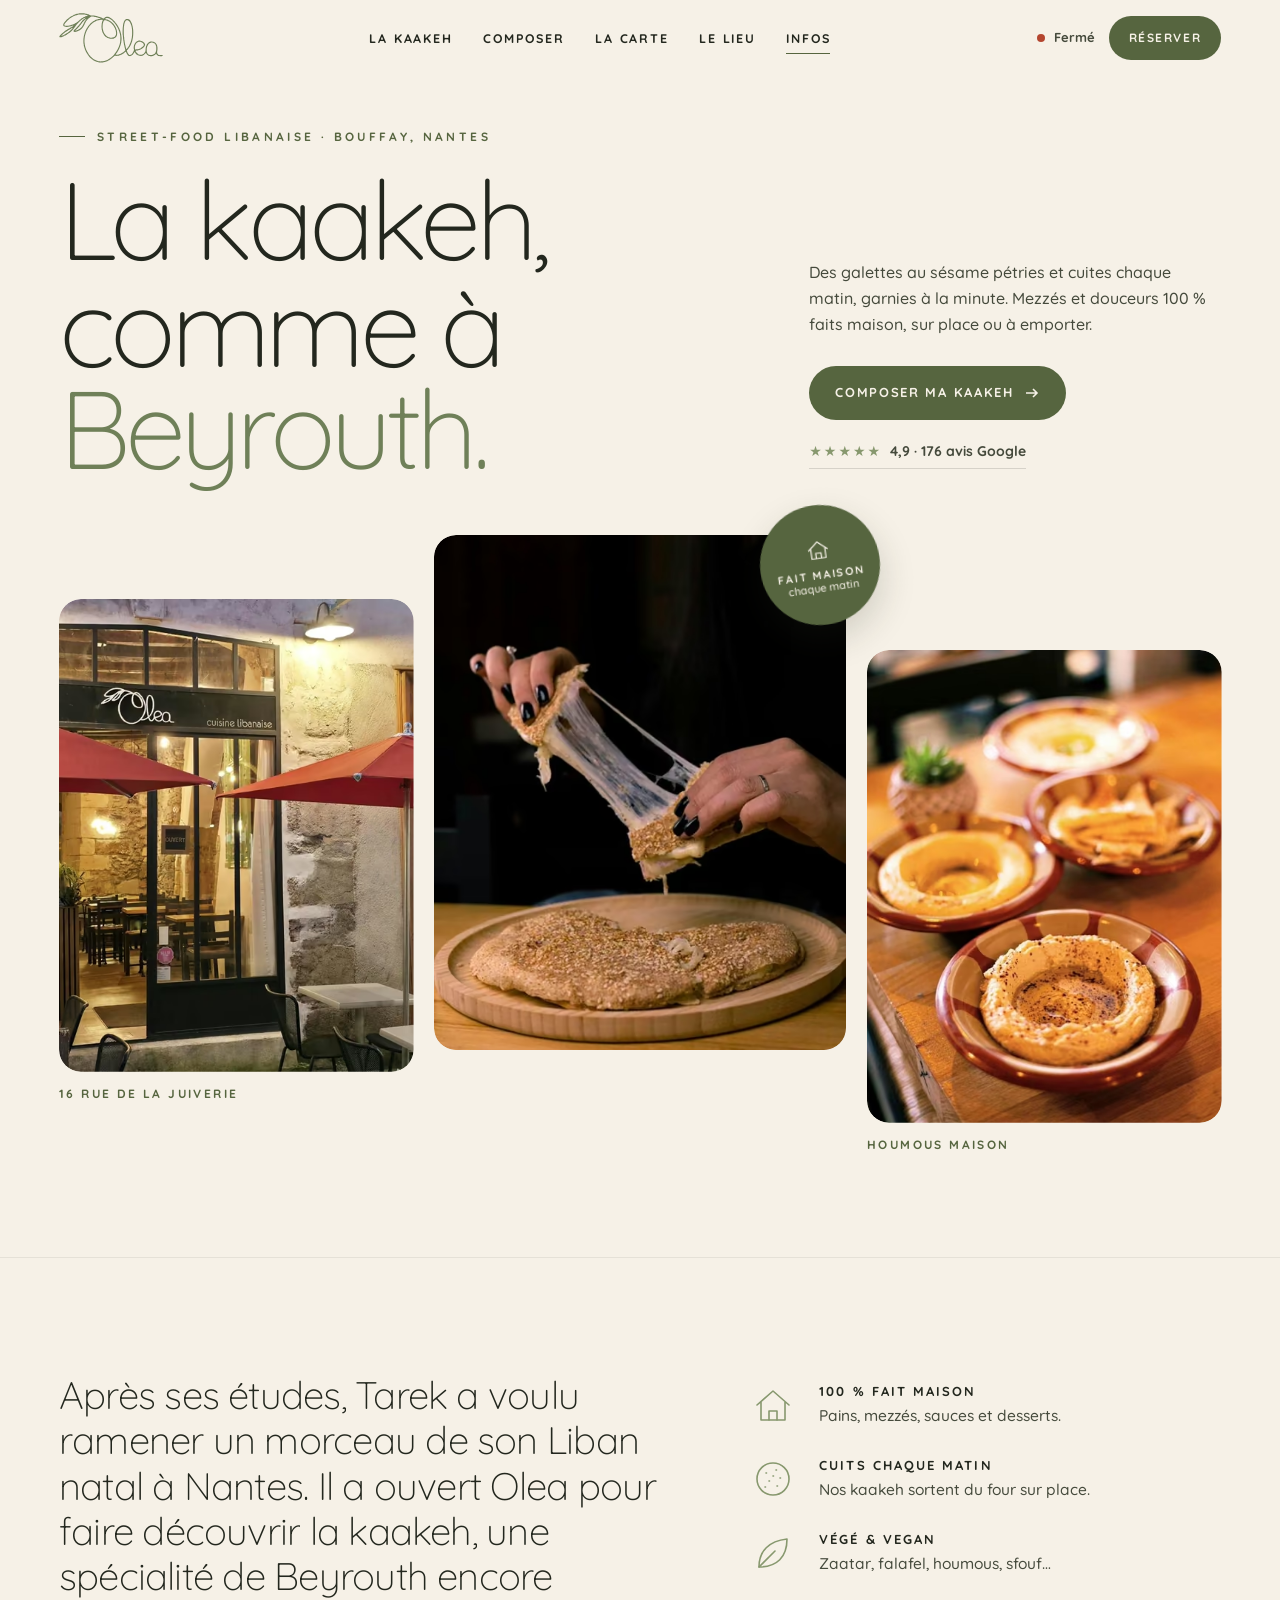
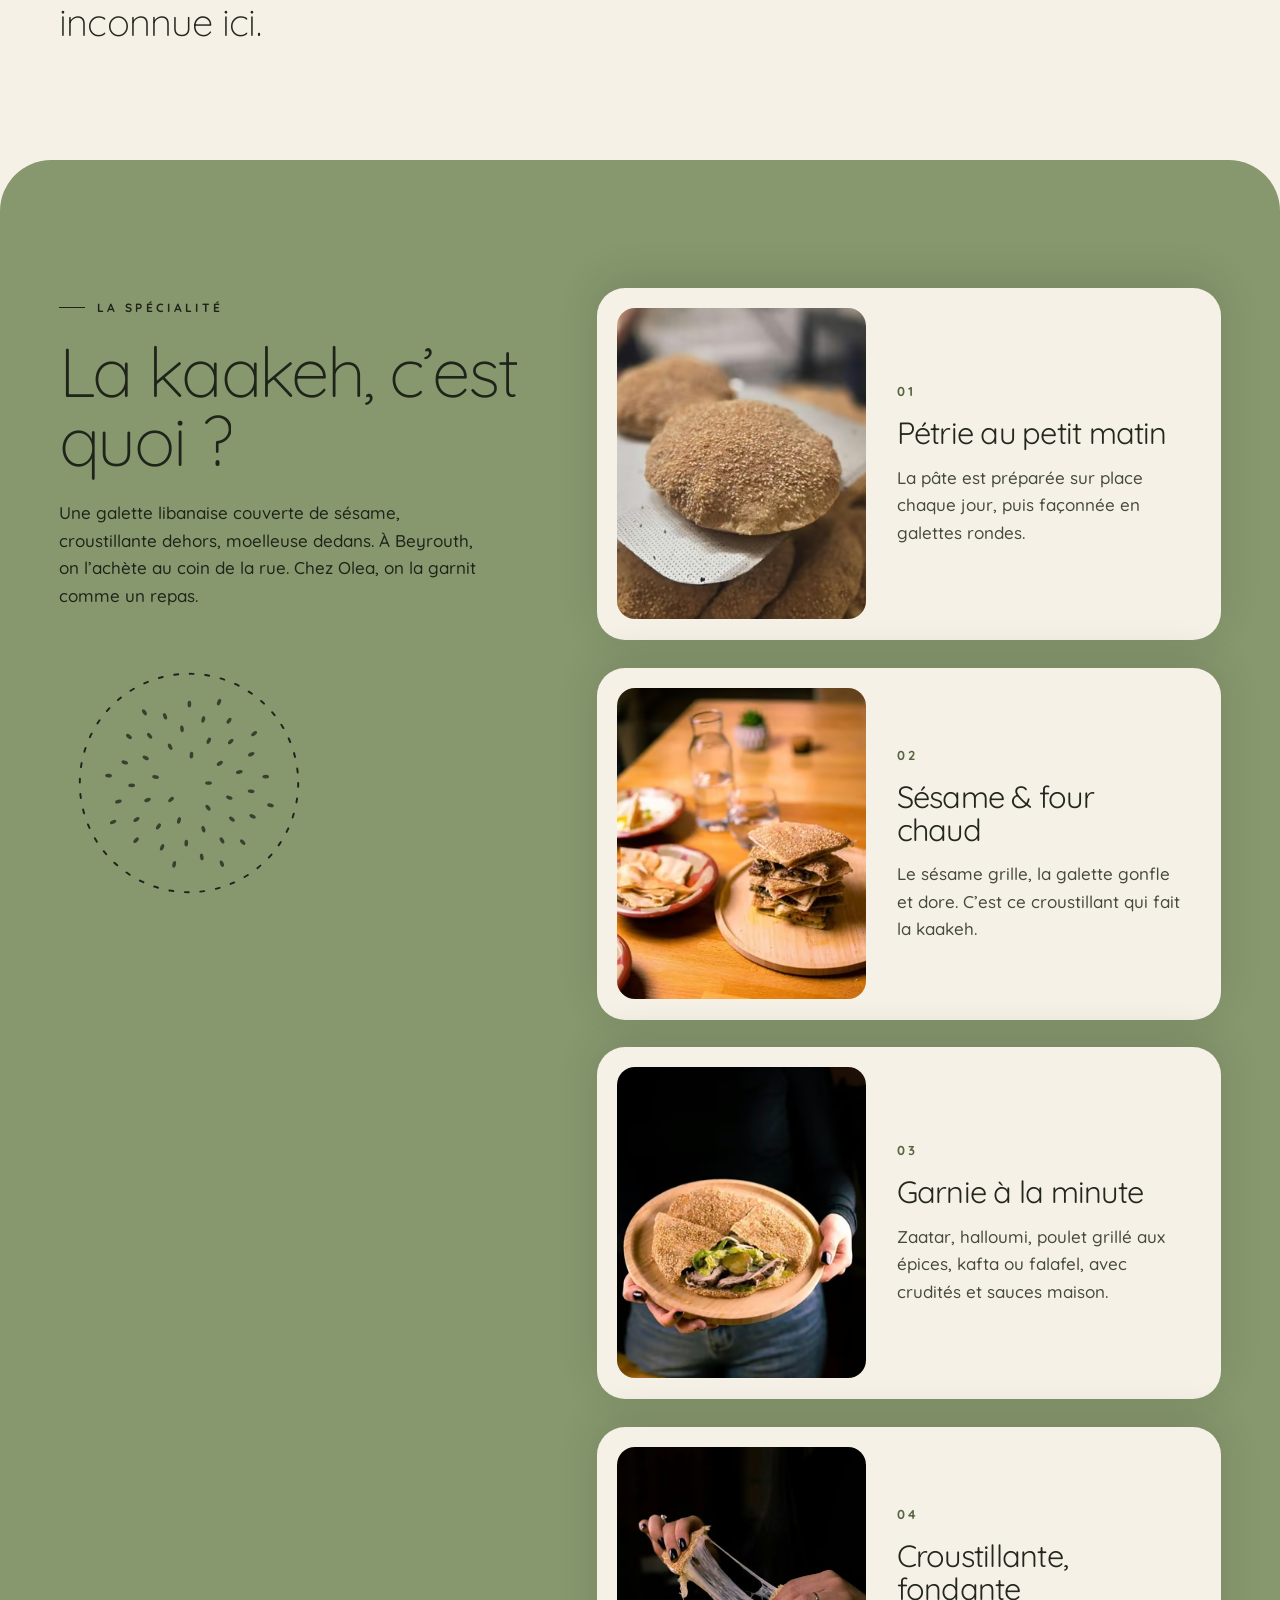
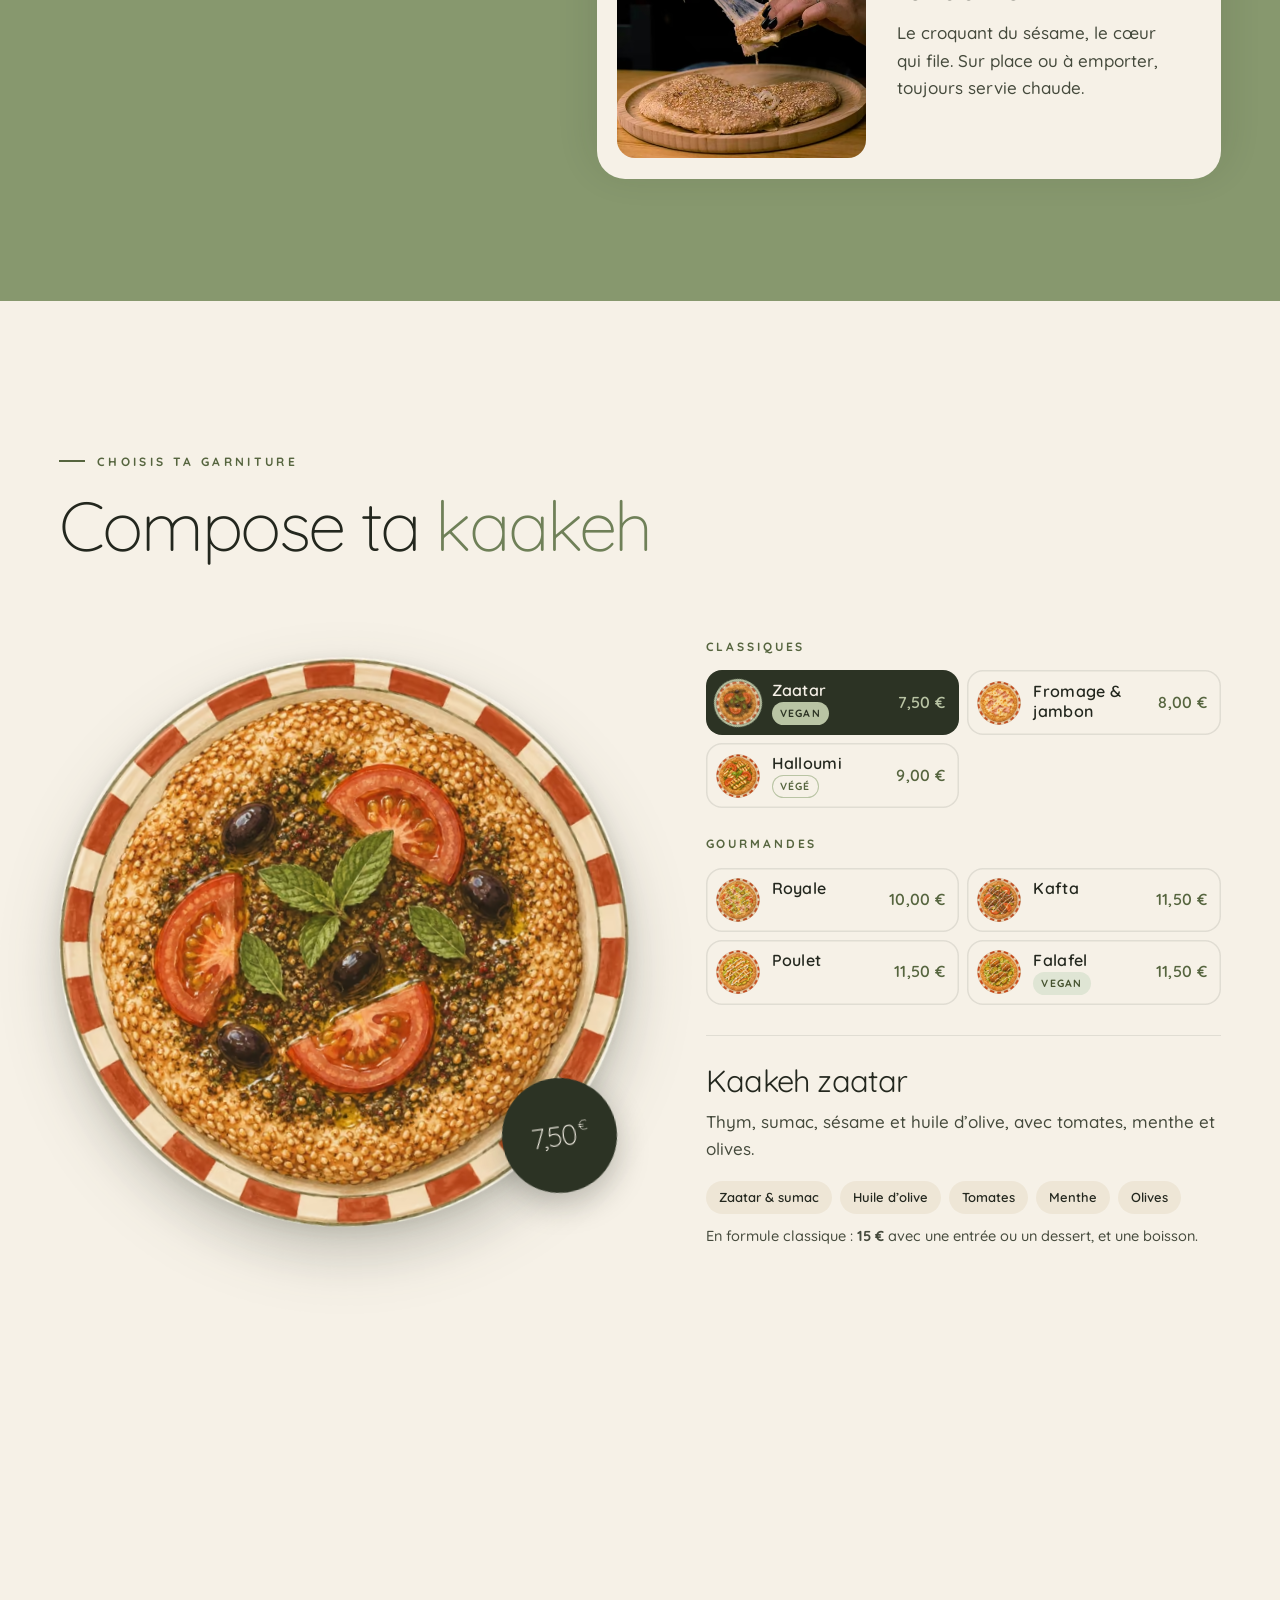
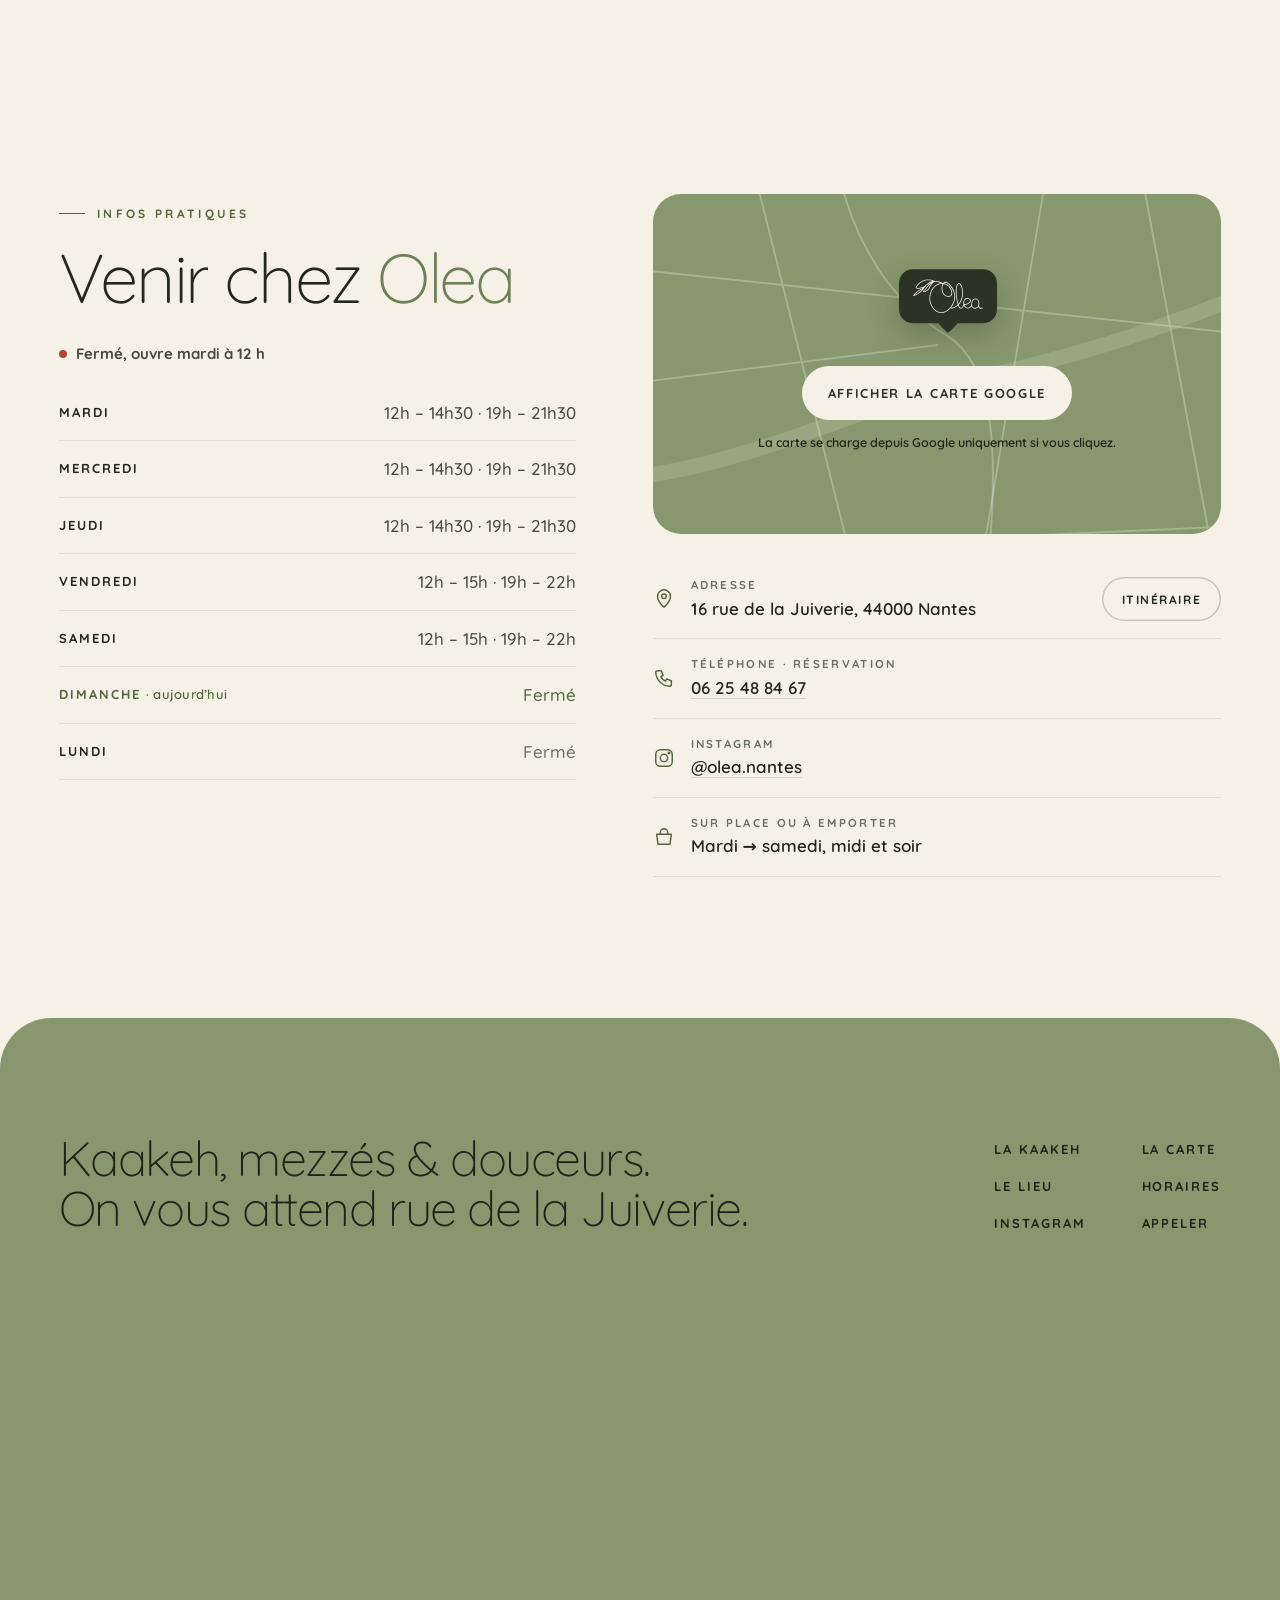
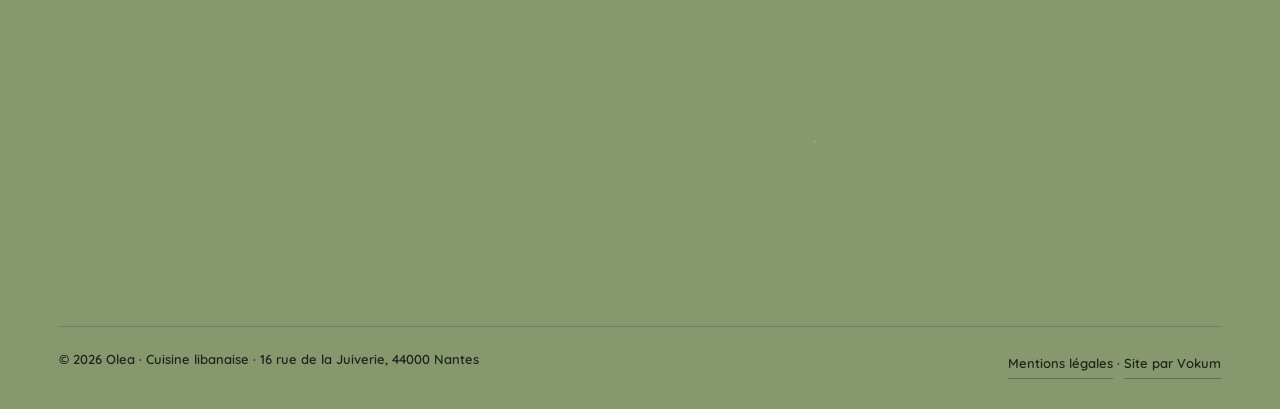
==== commit 80e4abf5: "Compose ta kaakeh : 7 assiettes illustrées (ChatGPT) qui tournent, vignettes, pastille prix Co-Autho" ====
--- a/index.html
+++ b/index.html
@@ -16,13 +16,13 @@
 <meta property="og:image" content="https://olea-site.vercel.app/og.jpg">
 <meta property="og:image:width" content="1200"><meta property="og:image:height" content="630">
 <meta name="twitter:card" content="summary_large_image">
-<link rel="icon" href="/favicon.ico" sizes="48x48">
-<link rel="icon" href="/favicon.svg" type="image/svg+xml">
-<link rel="apple-touch-icon" href="/apple-touch-icon.png">
-<link rel="manifest" href="/site.webmanifest">
-<link rel="preload" href="/fonts/quicksand-latin.woff2" as="font" type="font/woff2" crossorigin>
-<link rel="preload" as="image" href="/img/fromage-720.avif" type="image/avif" imagesrcset="/img/fromage-320.avif 320w, /img/fromage-480.avif 480w, /img/fromage-720.avif 720w, /img/fromage-960.avif 894w" imagesizes="(max-width: 760px) 46vw, 30vw" fetchpriority="high">
-<link rel="stylesheet" href="/css/styles.min.css?v=1794843853">
+<link rel="icon" href="favicon.ico" sizes="48x48">
+<link rel="icon" href="favicon.svg" type="image/svg+xml">
+<link rel="apple-touch-icon" href="apple-touch-icon.png">
+<link rel="manifest" href="site.webmanifest">
+<link rel="preload" href="fonts/quicksand-latin.woff2" as="font" type="font/woff2" crossorigin>
+<link rel="preload" as="image" href="img/fromage-720.avif" type="image/avif" imagesrcset="img/fromage-320.avif 320w, img/fromage-480.avif 480w, img/fromage-720.avif 720w, img/fromage-960.avif 894w" imagesizes="(max-width: 760px) 46vw, 30vw" fetchpriority="high">
+<link rel="stylesheet" href="css/styles.min.css?v=1794846232">
 <script>
 document.documentElement.className='js';
 try{if(matchMedia('(prefers-reduced-motion: reduce)').matches||sessionStorage.getItem('olea-intro'))document.documentElement.classList.add('sans-intro');else sessionStorage.setItem('olea-intro','1')}catch(e){document.documentElement.classList.add('sans-intro')}
@@ -41,7 +41,7 @@
 </div>
 
 <header class="tete" id="tete">
-  <a class="tete-logo" href="#haut" aria-label="Olea, retour en haut"><img src="/img/olea-sage.svg" alt="" width="104" height="50"></a>
+  <a class="tete-logo" href="#haut" aria-label="Olea, retour en haut"><img src="img/olea-sage.svg" alt="" width="104" height="50"></a>
   <nav class="tete-nav" aria-label="Navigation principale">
     <a href="#kaakeh">La kaakeh</a><a href="#composer">Composer</a><a href="#carte">La carte</a><a href="#lieu">Le lieu</a><a href="#infos">Infos</a>
   </nav>
@@ -78,15 +78,15 @@
   </div>
   <div class="cadre triptyque" id="triptyque">
     <figure class="tp tp-g" data-vitesse="-0.06">
-      <picture><source type="image/avif" srcset="/img/facade-320.avif 320w, /img/facade-480.avif 480w, /img/facade-720.avif 720w, /img/facade-960.avif 960w" sizes="(max-width: 760px) 27vw, 26vw"><img src="/img/facade-960.jpg" alt="La façade d’Olea rue de la Juiverie, parasols rouges, en soirée" width="960" height="1282"></picture>
+      <picture><source type="image/avif" srcset="img/facade-320.avif 320w, img/facade-480.avif 480w, img/facade-720.avif 720w, img/facade-960.avif 960w" sizes="(max-width: 760px) 27vw, 26vw"><img src="img/facade-960.jpg" alt="La façade d’Olea rue de la Juiverie, parasols rouges, en soirée" width="960" height="1282"></picture>
       <figcaption>16 rue de la Juiverie</figcaption>
     </figure>
     <figure class="tp tp-c" data-vitesse="0">
-      <picture><source type="image/avif" srcset="/img/fromage-320.avif 320w, /img/fromage-480.avif 480w, /img/fromage-720.avif 720w, /img/fromage-960.avif 894w" sizes="(max-width: 760px) 46vw, 30vw"><img src="/img/fromage-960.jpg" alt="Kaakeh au fromage qui file, sur planche en bois" width="894" height="1194" fetchpriority="high"></picture>
+      <picture><source type="image/avif" srcset="img/fromage-320.avif 320w, img/fromage-480.avif 480w, img/fromage-720.avif 720w, img/fromage-960.avif 894w" sizes="(max-width: 760px) 46vw, 30vw"><img src="img/fromage-960.jpg" alt="Kaakeh au fromage qui file, sur planche en bois" width="894" height="1194" fetchpriority="high"></picture>
       <span class="sceau" aria-hidden="true"><svg viewBox="0 0 40 40"><path d="M7 20 20 9l13 11M10.5 17v14h19V17"/><path d="M16.5 31v-7h7v7"/></svg><b>Fait maison</b><small>chaque matin</small></span>
     </figure>
     <figure class="tp tp-d" data-vitesse="-0.14">
-      <picture><source type="image/avif" srcset="/img/houmous-320.avif 320w, /img/houmous-480.avif 480w, /img/houmous-720.avif 720w, /img/houmous-960.avif 894w" sizes="(max-width: 760px) 27vw, 26vw"><img src="/img/houmous-960.jpg" alt="Houmous maison au sumac dans une assiette libanaise" width="894" height="1194"></picture>
+      <picture><source type="image/avif" srcset="img/houmous-320.avif 320w, img/houmous-480.avif 480w, img/houmous-720.avif 720w, img/houmous-960.avif 894w" sizes="(max-width: 760px) 27vw, 26vw"><img src="img/houmous-960.jpg" alt="Houmous maison au sumac dans une assiette libanaise" width="894" height="1194"></picture>
       <figcaption>Houmous maison</figcaption>
     </figure>
   </div>
@@ -115,19 +115,19 @@
     </div>
     <ol class="pile" id="pile">
       <li class="carte-pile">
-        <picture><source type="image/avif" srcset="/img/pains-320.avif 320w, /img/pains-480.avif 480w, /img/pains-720.avif 720w, /img/pains-960.avif 894w" sizes="(max-width: 760px) calc(100vw - 64px), 24vw"><img src="/img/pains-960.jpg" alt="Kaakeh au sésame tout juste sorties du four" width="894" height="1194" loading="lazy"></picture>
+        <picture><source type="image/avif" srcset="img/pains-320.avif 320w, img/pains-480.avif 480w, img/pains-720.avif 720w, img/pains-960.avif 894w" sizes="(max-width: 760px) calc(100vw - 64px), 24vw"><img src="img/pains-960.jpg" alt="Kaakeh au sésame tout juste sorties du four" width="894" height="1194" loading="lazy"></picture>
         <div><span class="num">01</span><h3>Pétrie au petit matin</h3><p>La pâte est préparée sur place chaque jour, puis façonnée en galettes rondes.</p></div>
       </li>
       <li class="carte-pile">
-        <picture><source type="image/avif" srcset="/img/stack-320.avif 320w, /img/stack-480.avif 480w, /img/stack-720.avif 720w, /img/stack-960.avif 894w" sizes="(max-width: 760px) calc(100vw - 64px), 24vw"><img src="/img/stack-960.jpg" alt="Pile de kaakeh garnies" width="894" height="1194" loading="lazy"></picture>
+        <picture><source type="image/avif" srcset="img/stack-320.avif 320w, img/stack-480.avif 480w, img/stack-720.avif 720w, img/stack-960.avif 894w" sizes="(max-width: 760px) calc(100vw - 64px), 24vw"><img src="img/stack-960.jpg" alt="Pile de kaakeh garnies" width="894" height="1194" loading="lazy"></picture>
         <div><span class="num">02</span><h3>Sésame & four chaud</h3><p>Le sésame grille, la galette gonfle et dore. C’est ce croustillant qui fait la kaakeh.</p></div>
       </li>
       <li class="carte-pile">
-        <picture><source type="image/avif" srcset="/img/viande-320.avif 320w, /img/viande-480.avif 480w, /img/viande-720.avif 720w, /img/viande-960.avif 894w" sizes="(max-width: 760px) calc(100vw - 64px), 24vw"><img src="/img/viande-960.jpg" alt="Kaakeh garnie de poulet, salade et cornichons" width="894" height="1194" loading="lazy"></picture>
+        <picture><source type="image/avif" srcset="img/viande-320.avif 320w, img/viande-480.avif 480w, img/viande-720.avif 720w, img/viande-960.avif 894w" sizes="(max-width: 760px) calc(100vw - 64px), 24vw"><img src="img/viande-960.jpg" alt="Kaakeh garnie de poulet, salade et cornichons" width="894" height="1194" loading="lazy"></picture>
         <div><span class="num">03</span><h3>Garnie à la minute</h3><p>Zaatar, halloumi, poulet grillé aux épices, kafta ou falafel, avec crudités et sauces maison.</p></div>
       </li>
       <li class="carte-pile">
-        <picture><source type="image/avif" srcset="/img/fromage-320.avif 320w, /img/fromage-480.avif 480w, /img/fromage-720.avif 720w, /img/fromage-960.avif 894w" sizes="(max-width: 760px) calc(100vw - 64px), 24vw"><img src="/img/fromage-960.jpg" alt="Kaakeh au fromage fondant" width="894" height="1194" loading="lazy"></picture>
+        <picture><source type="image/avif" srcset="img/fromage-320.avif 320w, img/fromage-480.avif 480w, img/fromage-720.avif 720w, img/fromage-960.avif 894w" sizes="(max-width: 760px) calc(100vw - 64px), 24vw"><img src="img/fromage-960.jpg" alt="Kaakeh au fromage fondant" width="894" height="1194" loading="lazy"></picture>
         <div><span class="num">04</span><h3>Croustillante, fondante</h3><p>Le croquant du sésame, le cœur qui file. Sur place ou à emporter, toujours servie chaude.</p></div>
       </li>
     </ol>
@@ -142,29 +142,24 @@
       <h2 class="titre titre-anime">Compose ta <em>kaakeh</em></h2>
     </div>
     <div class="atelier">
-      <div class="plateau-wrap">
-        <svg class="plateau" id="plateau" viewBox="0 0 400 400" role="img" aria-labelledby="kNom">
-          <defs>
-            <radialGradient id="pain" cx="50%" cy="45%" r="60%"><stop offset="0" stop-color="#E9D3A6"/><stop offset=".8" stop-color="#D9B67C"/><stop offset="1" stop-color="#C79E62"/></radialGradient>
-          </defs>
-          <circle class="assiette" cx="200" cy="200" r="196"/>
-          <circle class="assiette-in" cx="200" cy="200" r="176"/>
-          <g id="galette"><path class="galette" d=""/><g id="sesame"></g></g>
-          <g id="garniture"></g>
-        </svg>
-        <p class="plateau-aide" aria-hidden="true">Illustration de la garniture</p>
+      <div class="scene" id="scene">
+        <div class="scene-fond" aria-hidden="true"></div>
+        <div class="scene-assiette" id="assiette">
+          <picture class="plat actif" data-k="zaatar"><source type="image/avif" srcset="img/k-zaatar-440.avif 440w, img/k-zaatar-720.avif 720w" sizes="(max-width: 900px) 84vw, 40vw"><img src="img/k-zaatar-720.webp" srcset="img/k-zaatar-440.webp 440w, img/k-zaatar-720.webp 720w" sizes="(max-width: 900px) 84vw, 40vw" alt="Kaakeh zaatar vue du dessus : thym, sumac, tomates, menthe et olives sur une galette au sésame" width="720" height="720" loading="lazy" decoding="async"></picture>
+        </div>
+        <p class="scene-prix" aria-hidden="true"><span id="kPrixGrand">7,50</span><small>€</small></p>
       </div>
       <div class="choix">
         <div class="choix-liste" role="radiogroup" aria-label="Choisir une kaakeh" id="choix">
           <p class="choix-groupe">Classiques</p>
-          <button role="radio" aria-checked="true" data-k="zaatar"><span>Zaatar</span><i class="vg" title="Vegan">vegan</i><b>7,50 €</b></button>
-          <button role="radio" aria-checked="false" data-k="fromage"><span>Fromage & jambon</span><b>8,00 €</b></button>
-          <button role="radio" aria-checked="false" data-k="halloumi"><span>Halloumi</span><i class="vt" title="Végétarien">végé</i><b>9,00 €</b></button>
+          <button role="radio" aria-checked="true" data-k="zaatar"><img class="vignette" src="img/k-zaatar-440.webp" alt="" width="44" height="44" loading="lazy" decoding="async"><span>Zaatar</span><i class="vg">vegan</i><b>7,50 €</b></button>
+          <button role="radio" aria-checked="false" data-k="fromage"><img class="vignette" src="img/k-fromage-440.webp" alt="" width="44" height="44" loading="lazy" decoding="async"><span>Fromage & jambon</span><b>8,00 €</b></button>
+          <button role="radio" aria-checked="false" data-k="halloumi"><img class="vignette" src="img/k-halloumi-440.webp" alt="" width="44" height="44" loading="lazy" decoding="async"><span>Halloumi</span><i class="vt">végé</i><b>9,00 €</b></button>
           <p class="choix-groupe">Gourmandes</p>
-          <button role="radio" aria-checked="false" data-k="royale"><span>Royale</span><b>10,00 €</b></button>
-          <button role="radio" aria-checked="false" data-k="kafta"><span>Kafta</span><b>11,50 €</b></button>
-          <button role="radio" aria-checked="false" data-k="poulet"><span>Poulet</span><b>11,50 €</b></button>
-          <button role="radio" aria-checked="false" data-k="falafel"><span>Falafel</span><i class="vg" title="Vegan">vegan</i><b>11,50 €</b></button>
+          <button role="radio" aria-checked="false" data-k="royale"><img class="vignette" src="img/k-royale-440.webp" alt="" width="44" height="44" loading="lazy" decoding="async"><span>Royale</span><b>10,00 €</b></button>
+          <button role="radio" aria-checked="false" data-k="kafta"><img class="vignette" src="img/k-kafta-440.webp" alt="" width="44" height="44" loading="lazy" decoding="async"><span>Kafta</span><b>11,50 €</b></button>
+          <button role="radio" aria-checked="false" data-k="poulet"><img class="vignette" src="img/k-poulet-440.webp" alt="" width="44" height="44" loading="lazy" decoding="async"><span>Poulet</span><b>11,50 €</b></button>
+          <button role="radio" aria-checked="false" data-k="falafel"><img class="vignette" src="img/k-falafel-440.webp" alt="" width="44" height="44" loading="lazy" decoding="async"><span>Falafel</span><i class="vg">vegan</i><b>11,50 €</b></button>
         </div>
         <div class="fiche" aria-live="polite">
           <h3 id="kNom">Kaakeh zaatar</h3>
@@ -229,10 +224,10 @@
       </div>
     </div>
     <div class="gourmandises">
-      <figure class="gm rv"><picture><source type="image/avif" srcset="/img/mezze-320.avif 320w, /img/mezze-480.avif 480w, /img/mezze-720.avif 720w, /img/mezze-960.avif 894w" sizes="(max-width: 760px) 44vw, 22vw"><img src="/img/mezze-960.jpg" alt="Pain trempé dans le houmous" width="894" height="1194" loading="lazy"></picture><figcaption>Houmous & pain chaud</figcaption></figure>
-      <figure class="gm rv"><picture><source type="image/avif" srcset="/img/plateau-320.avif 320w, /img/plateau-480.avif 480w, /img/plateau-720.avif 720w, /img/plateau-960.avif 894w" sizes="(max-width: 760px) 44vw, 22vw"><img src="/img/plateau-960.jpg" alt="Plateau de kaakeh, houmous et labneh" width="894" height="1194" loading="lazy"></picture><figcaption>Kaakeh & labneh</figcaption></figure>
-      <figure class="gm rv"><picture><source type="image/avif" srcset="/img/sfouf-320.avif 320w, /img/sfouf-480.avif 480w, /img/sfouf-720.avif 720w, /img/sfouf-960.avif 894w" sizes="(max-width: 760px) 44vw, 22vw"><img src="/img/sfouf-960.jpg" alt="Part de sfouf à l’amande" width="894" height="1136" loading="lazy"></picture><figcaption>Sfouf, vegan</figcaption></figure>
-      <figure class="gm rv"><picture><source type="image/avif" srcset="/img/cafe-320.avif 320w, /img/cafe-480.avif 480w, /img/cafe-720.avif 720w, /img/cafe-960.avif 894w" sizes="(max-width: 760px) 44vw, 22vw"><img src="/img/cafe-960.jpg" alt="Tasse de café" width="894" height="1194" loading="lazy"></picture><figcaption>Le café pour finir</figcaption></figure>
+      <figure class="gm rv"><picture><source type="image/avif" srcset="img/mezze-320.avif 320w, img/mezze-480.avif 480w, img/mezze-720.avif 720w, img/mezze-960.avif 894w" sizes="(max-width: 760px) 44vw, 22vw"><img src="img/mezze-960.jpg" alt="Pain trempé dans le houmous" width="894" height="1194" loading="lazy"></picture><figcaption>Houmous & pain chaud</figcaption></figure>
+      <figure class="gm rv"><picture><source type="image/avif" srcset="img/plateau-320.avif 320w, img/plateau-480.avif 480w, img/plateau-720.avif 720w, img/plateau-960.avif 894w" sizes="(max-width: 760px) 44vw, 22vw"><img src="img/plateau-960.jpg" alt="Plateau de kaakeh, houmous et labneh" width="894" height="1194" loading="lazy"></picture><figcaption>Kaakeh & labneh</figcaption></figure>
+      <figure class="gm rv"><picture><source type="image/avif" srcset="img/sfouf-320.avif 320w, img/sfouf-480.avif 480w, img/sfouf-720.avif 720w, img/sfouf-960.avif 894w" sizes="(max-width: 760px) 44vw, 22vw"><img src="img/sfouf-960.jpg" alt="Part de sfouf à l’amande" width="894" height="1136" loading="lazy"></picture><figcaption>Sfouf, vegan</figcaption></figure>
+      <figure class="gm rv"><picture><source type="image/avif" srcset="img/cafe-320.avif 320w, img/cafe-480.avif 480w, img/cafe-720.avif 720w, img/cafe-960.avif 894w" sizes="(max-width: 760px) 44vw, 22vw"><img src="img/cafe-960.jpg" alt="Tasse de café" width="894" height="1194" loading="lazy"></picture><figcaption>Le café pour finir</figcaption></figure>
     </div>
   </div>
 </section>
@@ -264,9 +259,9 @@
       <p class="rv">Au cœur du Bouffay, une salle en vieilles pierres, des poutres apparentes et une terrasse sous les parasols rouges.</p>
     </div>
     <div class="bento">
-      <figure class="bt bt-1 devoile"><picture><source type="image/avif" srcset="/img/salle-320.avif 320w, /img/salle-480.avif 480w, /img/salle-720.avif 720w, /img/salle-960.avif 960w" sizes="(max-width: 760px) 92vw, 44vw"><img src="/img/salle-960.jpg" alt="La seconde salle voûtée en pierre, tables en bois" width="960" height="1282" loading="lazy"></picture><figcaption>La seconde salle</figcaption></figure>
-      <figure class="bt bt-2 devoile"><picture><source type="image/avif" srcset="/img/couloir-320.avif 320w, /img/couloir-480.avif 480w, /img/couloir-720.avif 720w, /img/couloir-960.avif 894w" sizes="(max-width: 760px) 44vw, 22vw"><img src="/img/couloir-960.jpg" alt="Couloir aux poutres apparentes" width="894" height="1194" loading="lazy"></picture><figcaption>Les poutres</figcaption></figure>
-      <figure class="bt bt-3 devoile"><picture><source type="image/avif" srcset="/img/neon-320.avif 320w, /img/neon-480.avif 480w, /img/neon-720.avif 720w, /img/neon-960.avif 960w" sizes="(max-width: 760px) 44vw, 22vw"><img src="/img/neon-960.jpg" alt="Le nom Olea en néon sur un mur de pierre" width="960" height="1201" loading="lazy"></picture><figcaption>Bienvenue</figcaption></figure>
+      <figure class="bt bt-1 devoile"><picture><source type="image/avif" srcset="img/salle-320.avif 320w, img/salle-480.avif 480w, img/salle-720.avif 720w, img/salle-960.avif 960w" sizes="(max-width: 760px) 92vw, 44vw"><img src="img/salle-960.jpg" alt="La seconde salle voûtée en pierre, tables en bois" width="960" height="1282" loading="lazy"></picture><figcaption>La seconde salle</figcaption></figure>
+      <figure class="bt bt-2 devoile"><picture><source type="image/avif" srcset="img/couloir-320.avif 320w, img/couloir-480.avif 480w, img/couloir-720.avif 720w, img/couloir-960.avif 894w" sizes="(max-width: 760px) 44vw, 22vw"><img src="img/couloir-960.jpg" alt="Couloir aux poutres apparentes" width="894" height="1194" loading="lazy"></picture><figcaption>Les poutres</figcaption></figure>
+      <figure class="bt bt-3 devoile"><picture><source type="image/avif" srcset="img/neon-320.avif 320w, img/neon-480.avif 480w, img/neon-720.avif 720w, img/neon-960.avif 960w" sizes="(max-width: 760px) 44vw, 22vw"><img src="img/neon-960.jpg" alt="Le nom Olea en néon sur un mur de pierre" width="960" height="1201" loading="lazy"></picture><figcaption>Bienvenue</figcaption></figure>
       <div class="bt bt-4 groupe rv">
         <p class="sur-titre">Groupes & tablées</p>
         <h3>Une deuxième salle se cache chez nous.</h3>
@@ -301,7 +296,7 @@
       <div class="carte-geo" id="carteGeo">
         <div class="carte-geo-fond" aria-hidden="true">
           <svg viewBox="0 0 600 420" preserveAspectRatio="xMidYMid slice"><g fill="none" stroke="#F6F1E7" stroke-linecap="round"><path stroke-opacity=".16" stroke-width="16" d="M-20 330C120 310 230 250 330 228S520 180 640 130"/><g stroke-opacity=".3" stroke-width="2"><path d="M-20 110 640 180M100 -20 220 460M420 -20 340 460M-20 410 640 380M510 -20 600 460M-20 230 300 190"/><path d="M190 -20c18 110 70 170 120 200s58 120 40 280"/></g></g></svg>
-          <span class="repere"><img src="/img/olea-cream.svg" alt="" width="70" height="34"></span>
+          <span class="repere"><img src="img/olea-cream.svg" alt="" width="70" height="34"></span>
         </div>
         <button class="btn btn-clair carte-geo-btn" id="chargerCarte" type="button">Afficher la carte Google</button>
         <p class="carte-geo-note">La carte se charge depuis Google uniquement si vous cliquez.</p>
@@ -328,7 +323,7 @@
     <svg class="pied-wm" id="piedWm" viewBox="0 0 590 282" role="img" aria-label="Olea"></svg>
     <div class="pied-bas">
       <span>© 2026 Olea · Cuisine libanaise · 16 rue de la Juiverie, 44000 Nantes</span>
-      <span><a href="/mentions-legales">Mentions légales</a> · <a href="https://vokumagency.com" target="_blank" rel="noopener">Site par Vokum</a></span>
+      <span><a href="mentions-legales.html">Mentions légales</a> · <a href="https://vokumagency.com" target="_blank" rel="noopener">Site par Vokum</a></span>
     </div>
   </div>
 </footer>
@@ -338,6 +333,6 @@
   <a href="https://www.google.com/maps/dir/?api=1&destination=Olea+16+rue+de+la+Juiverie+44000+Nantes" target="_blank" rel="noopener"><svg viewBox="0 0 24 24" aria-hidden="true"><path d="M12 21s-7-6.2-7-12a7 7 0 0 1 14 0c0 5.8-7 12-7 12z"/><circle cx="12" cy="9" r="2.5"/></svg>Itinéraire</a>
 </nav>
 
-<script src="/js/main.min.js?v=1794843853" defer></script>
+<script src="js/main.min.js?v=1794846232" defer></script>
 </body>
 </html>
--- a/css/styles.min.css
+++ b/css/styles.min.css
@@ -1 +1 @@
-@font-face{font-family:Quicksand;font-style:normal;font-display:swap;font-weight:300 700;src:url(/fonts/quicksand-latin.woff2) format("woff2");unicode-range:U+0000-00FF,U+0131,U+0152-0153,U+02BB-02BC,U+02C6,U+02DA,U+02DC,U+0304,U+0308,U+0329,U+2000-206F,U+20AC,U+2122,U+2191,U+2193,U+2212,U+2215,U+FEFF,U+FFFD}@font-face{font-family:Quicksand;font-style:normal;font-display:swap;font-weight:300 700;src:url(/fonts/quicksand-latin-ext.woff2) format("woff2");unicode-range:U+0100-02BA,U+02BD-02C5,U+02C7-02CC,U+02CE-02D7,U+02DD-02FF,U+0304,U+0308,U+0329,U+1D00-1DBF,U+1E00-1E9F,U+1EF2-1EFF,U+2020,U+20A0-20AB,U+20AD-20C0,U+2113,U+2C60-2C7F,U+A720-A7FF}@property --r{syntax:"<length>";inherits:false;initial-value:0px}:root{--sauge:#87986E;--sauge-f:#56653F;--sauge-c:#B9C4A4;--sauge-xc:#DFE5D4;--olive:#2C3324;--encre:#23271E;--texte:#454A3C;--nuit:#1F241A;--creme:#F6F1E7;--pita:#EEE6D6;--pierre:#E3D8C4;--sesame:#D6BF8F;--rouge:#B4462F;--f:"Quicksand",ui-rounded,"Avenir Next",system-ui,sans-serif;--pad:clamp(20px,4.6vw,76px);--max:1380px;--ease:cubic-bezier(.22,1,.36,1);--ease-io:cubic-bezier(.7,0,.2,1);--rayon:22px}*,*:before,*:after{box-sizing:border-box;margin:0;padding:0}html{-webkit-text-size-adjust:100%;scroll-behavior:smooth}section[id],span[id]{scroll-margin-top:84px}body{font-family:var(--f);background:var(--creme);color:var(--encre);font-size:17px;line-height:1.62;font-weight:500;-webkit-font-smoothing:antialiased;text-rendering:optimizeLegibility;overflow-x:clip}img{display:block;max-width:100%;height:auto}picture{display:block}a{color:inherit;text-decoration:none}button{font:inherit;color:inherit;background:none;border:0;cursor:pointer}ul,ol{list-style:none}em{font-style:normal;color:#6f8058}::selection{background:var(--sauge);color:var(--creme)}:focus-visible{outline:2px solid var(--sauge-f);outline-offset:3px;border-radius:8px}.sr{position:absolute;width:1px;height:1px;overflow:hidden;clip:rect(0 0 0 0);white-space:nowrap}.skip{position:fixed;left:16px;top:-60px;z-index:400;background:var(--olive);color:var(--creme);padding:12px 18px;border-radius:12px;font-weight:700;transition:top .3s}.skip:focus{top:16px}.cadre{max-width:var(--max);margin:0 auto;padding:0 var(--pad)}.sur-titre{display:inline-flex;align-items:center;gap:12px;font-size:12px;font-weight:700;letter-spacing:.28em;text-transform:uppercase;color:var(--sauge-f)}.sur-titre:before{content:"";width:26px;height:1.5px;background:currentColor}.titre{font-weight:300;font-size:clamp(2.5rem,5.4vw,5.2rem);line-height:1;letter-spacing:-.035em;margin-top:20px}.entete{margin-bottom:clamp(40px,6vw,80px)}.entete-ligne{display:flex;justify-content:space-between;align-items:flex-end;gap:32px;flex-wrap:wrap}.entete-ligne>p{max-width:410px;color:var(--texte)}.btn{display:inline-flex;align-items:center;justify-content:center;gap:10px;height:54px;padding:0 26px;border-radius:999px;font-size:13px;font-weight:700;letter-spacing:.13em;text-transform:uppercase;white-space:nowrap;transition:background-color .35s var(--ease),color .35s var(--ease),box-shadow .35s var(--ease),transform .35s var(--ease)}.btn svg{width:16px;height:16px;fill:none;stroke:currentColor;stroke-width:1.6;transition:transform .4s var(--ease)}.btn:hover svg{transform:translate(4px)}.btn:active{transform:scale(.97)}.btn-s{height:44px;padding:0 20px;font-size:12px}.btn-plein{background:var(--sauge-f);color:var(--creme)}.btn-plein:hover{background:var(--olive)}.btn-contour{box-shadow:inset 0 0 0 1.5px #23271e38}.btn-contour:hover{box-shadow:inset 0 0 0 1.5px var(--olive);background:var(--olive);color:var(--creme)}.btn-clair{background:var(--creme);color:var(--olive)}.btn-clair:hover{background:var(--sesame)}.intro{position:fixed;inset:0;z-index:300;background:var(--sauge);color:var(--creme);display:flex;flex-direction:column;align-items:center;justify-content:center;gap:18px;--cx:50%;--cy:50%;-webkit-mask:radial-gradient(circle at var(--cx) var(--cy),transparent var(--r),#000 calc(var(--r) + 1px));mask:radial-gradient(circle at var(--cx) var(--cy),transparent var(--r),#000 calc(var(--r) + 1px));transition:--r 1s var(--ease-io)}.intro.ouvre{--r:150vmax}.intro-wm{width:min(62vw,400px);overflow:visible}.intro-wm .f{fill:currentColor;opacity:0;transition:opacity .45s ease}.intro-wm .t{fill:none;stroke:currentColor;stroke-width:1.3;stroke-linejoin:round}.intro.trace .intro-wm .f{opacity:1}.intro.trace .intro-wm .t{opacity:0;transition:opacity .45s ease}.intro-sous{font-size:12px;font-weight:700;letter-spacing:.4em;text-transform:uppercase;padding-left:.4em;opacity:0;transform:translateY(8px);transition:opacity .6s var(--ease),transform .6s var(--ease)}.intro.trace .intro-sous{opacity:1;transform:none}.intro.ouvre .intro-wm,.intro.ouvre .intro-sous{opacity:0;transform:scale(.96);transition:opacity .35s ease,transform .6s var(--ease)}.no-js .intro,.sans-intro .intro{display:none}html.en-intro{overflow:hidden}.tete{position:fixed;top:0;left:0;right:0;z-index:100;height:76px;padding:0 var(--pad);display:flex;align-items:center;justify-content:space-between;gap:20px;transition:background-color .4s var(--ease),box-shadow .4s var(--ease),transform .45s var(--ease)}.tete.plein{background:#f6f1e7e6;-webkit-backdrop-filter:saturate(1.2) blur(14px);backdrop-filter:saturate(1.2) blur(14px);box-shadow:0 1px #23271e12}.tete.cache{transform:translateY(-100%)}.tete-logo img{width:104px;height:auto}.tete-nav{display:flex;gap:30px;font-size:12.5px;font-weight:700;letter-spacing:.15em;text-transform:uppercase}.tete-nav a{position:relative;padding:8px 0}.tete-nav a:after{content:"";position:absolute;left:0;right:0;bottom:2px;height:1.5px;background:var(--sauge-f);transform:scaleX(0);transform-origin:right;transition:transform .45s var(--ease)}.tete-nav a:hover:after,.tete-nav a.actif:after{transform:scaleX(1);transform-origin:left}.tete-droite{display:flex;align-items:center;gap:14px}.statut{display:inline-flex;align-items:center;gap:9px;font-size:13px;font-weight:700;color:var(--texte)}.statut i{width:8px;height:8px;border-radius:50%;background:var(--rouge);flex:none}.statut.ouvert i{background:#5e8a3f;box-shadow:0 0 0 4px #5e8a3f26}.burger{display:none;width:44px;height:44px;border-radius:50%;background:var(--sauge-f);position:relative}.burger i{position:absolute;left:14px;right:14px;height:1.5px;background:var(--creme);transition:transform .45s var(--ease)}.burger i:first-child{top:18px}.burger i:last-child{top:25px}.burger[aria-expanded=true] i:first-child{transform:translateY(3.5px) rotate(45deg)}.burger[aria-expanded=true] i:last-child{transform:translateY(-3.5px) rotate(-45deg)}.menu-mobile{position:fixed;inset:0;z-index:90;background:var(--sauge);color:var(--nuit);padding:110px var(--pad) 40px;display:flex;flex-direction:column;justify-content:space-between}.menu-mobile[hidden]{display:none}.menu-mobile nav{display:flex;flex-direction:column}.menu-mobile nav a{font-size:clamp(2.2rem,10vw,3.2rem);font-weight:300;letter-spacing:-.02em;line-height:1.3;opacity:0;transform:translateY(16px);animation:monte .6s var(--ease) forwards}.menu-mobile nav a:nth-child(2){animation-delay:.05s}.menu-mobile nav a:nth-child(3){animation-delay:.1s}.menu-mobile nav a:nth-child(4){animation-delay:.15s}.menu-mobile nav a:nth-child(5){animation-delay:.2s}.menu-mobile p{font-size:15px;font-weight:600;letter-spacing:.04em}@keyframes monte{to{opacity:1;transform:none}}html.menu-ouvert{overflow:hidden}html.menu-ouvert .tete{background:transparent;box-shadow:none;backdrop-filter:none;-webkit-backdrop-filter:none}html.menu-ouvert .tete-logo{filter:brightness(.25)}html.menu-ouvert .burger{background:var(--nuit)}html.menu-ouvert .statut{visibility:hidden}.hero{padding:clamp(108px,13vh,140px) 0 clamp(60px,8vw,110px)}.hero-haut{display:grid;grid-template-columns:1.25fr .75fr;gap:clamp(24px,5vw,80px);align-items:end}.hero-titre{font-weight:300;font-size:clamp(3.1rem,8.6vw,9rem);line-height:.93;letter-spacing:-.05em;margin-top:22px}.hero-titre .ligne{display:block;overflow:hidden;padding-bottom:.14em;margin-bottom:-.1em}.hero-titre .ligne>span{display:block}.hero-cote{padding-bottom:.9rem}.hero-cote>p{color:var(--texte);font-size:clamp(16px,1.2vw,18px);max-width:420px}.hero-actions{display:flex;flex-wrap:wrap;align-items:center;gap:14px 22px;margin-top:28px}.lien-note{display:inline-flex;align-items:center;gap:8px;font-size:14px;font-weight:700;color:var(--texte);border-bottom:1.5px solid rgba(35,39,30,.15);padding:6px 0;transition:border-color .3s}.lien-note:hover{border-color:var(--sauge-f)}.etoiles{color:var(--sauge);letter-spacing:2px}.triptyque{display:grid;grid-template-columns:.86fr 1fr .86fr;gap:clamp(10px,1.6vw,24px);align-items:start;margin-top:clamp(36px,4vw,60px)}.tp{position:relative;will-change:transform}.tp picture{border-radius:var(--rayon);overflow:hidden;background:var(--pierre)}.tp img{width:100%;aspect-ratio:3/4;object-fit:cover}.tp-g{margin-top:clamp(30px,5vw,80px)}.tp-d{margin-top:clamp(60px,9vw,140px)}.tp-c img{aspect-ratio:4/5}.tp figcaption{margin-top:12px;font-size:12px;font-weight:700;letter-spacing:.2em;text-transform:uppercase;color:var(--sauge-f)}.sceau{position:absolute;right:-34px;top:-30px;width:120px;height:120px;border-radius:50%;background:var(--sauge-f);color:var(--creme);display:flex;flex-direction:column;align-items:center;justify-content:center;text-align:center;line-height:1.2;transform:rotate(-8deg);box-shadow:0 14px 34px #2c33242e}.sceau svg{width:30px;height:30px;fill:none;stroke:currentColor;stroke-width:1.6;margin-bottom:4px}.sceau b{font-size:11px;letter-spacing:.16em;text-transform:uppercase}.sceau small{font-size:11px;font-weight:600;opacity:.85}.manifeste{padding:clamp(70px,9vw,140px) 0;border-top:1px solid rgba(35,39,30,.08)}.manifeste-grille{display:grid;grid-template-columns:1.3fr 1fr;gap:clamp(40px,6vw,110px);align-items:start}.manifeste-txt{font-weight:300;font-size:clamp(1.7rem,3vw,2.75rem);line-height:1.18;letter-spacing:-.02em}.engagements{display:grid;gap:26px;padding-top:8px}.engagements li{display:grid;grid-template-columns:52px 1fr;column-gap:18px;align-items:start}.engagements svg{grid-row:span 2;width:48px;height:48px;fill:none;stroke:var(--sauge);stroke-width:1.6;stroke-linecap:round;stroke-linejoin:round}.engagements b{font-size:13px;letter-spacing:.16em;text-transform:uppercase}.engagements span{color:var(--texte);font-size:15.5px}.kaakeh{background:var(--sauge);color:var(--nuit);padding:clamp(80px,10vw,150px) 0 clamp(60px,8vw,120px);border-radius:clamp(26px,4vw,52px) clamp(26px,4vw,52px) 0 0}.kaakeh .sur-titre{color:var(--nuit)}.kaakeh-grille{display:grid;grid-template-columns:.85fr 1.15fr;gap:clamp(30px,6vw,100px);align-items:start}.kaakeh-intro{position:sticky;top:120px}.kaakeh-intro>p.rv{margin-top:24px;max-width:420px;color:var(--nuit)}.galette-deco{width:min(260px,60%);margin-top:44px;overflow:visible}.galette-deco circle{fill:none;stroke:var(--nuit);stroke-width:1.5;stroke-dasharray:3 9;stroke-linecap:round}.galette-deco .graine{fill:var(--nuit);opacity:.75}.pile{display:grid;gap:28px;padding-bottom:20px}.carte-pile{position:sticky;top:calc(110px + var(--i,0) * 22px);display:grid;grid-template-columns:.9fr 1.1fr;gap:clamp(18px,2.4vw,34px);align-items:center;padding:clamp(14px,1.6vw,22px);border-radius:28px;background:var(--creme);color:var(--encre);transform-origin:50% 0;box-shadow:0 -10px 40px #1f241a24;will-change:transform}.carte-pile picture{border-radius:18px;overflow:hidden}.carte-pile img{width:100%;aspect-ratio:4/5;object-fit:cover}.carte-pile>div{padding:10px 18px 10px 0}.num{display:block;font-size:13px;font-weight:700;letter-spacing:.24em;color:var(--sauge-f)}.carte-pile h3{font-weight:400;font-size:clamp(1.5rem,2.4vw,2.3rem);line-height:1.08;letter-spacing:-.025em;margin:14px 0}.carte-pile p{color:var(--texte)}.carte-pile .voile{position:absolute;inset:0;border-radius:inherit;background:var(--olive);opacity:0;pointer-events:none}.composer{padding:clamp(90px,11vw,170px) 0;background:var(--creme)}.atelier{display:grid;grid-template-columns:1fr 1fr;gap:clamp(30px,6vw,100px);align-items:center}.plateau-wrap{position:relative}.plateau{width:100%;max-width:560px;margin:0 auto;display:block;overflow:visible}.assiette{fill:var(--pita)}.assiette-in{fill:none;stroke:#23271e14;stroke-width:1.5}#galette{transform-origin:200px 200px;transition:transform 1.1s var(--ease)}.galette{fill:url(#pain);stroke:#b98d55;stroke-width:1.5}#sesame ellipse{fill:#f7ebcf;stroke:#c9a673;stroke-width:.6}#garniture g.ing{transform-box:fill-box;transform-origin:center}.plateau-aide{position:absolute;width:1px;height:1px;overflow:hidden;clip:rect(0 0 0 0)}.choix-liste{display:grid;grid-template-columns:1fr 1fr;gap:8px}.choix-groupe{grid-column:1/-1;font-size:12px;font-weight:700;letter-spacing:.24em;text-transform:uppercase;color:var(--sauge-f);margin:18px 0 6px}.choix-groupe:first-child{margin-top:0}.choix-liste button{display:flex;align-items:center;flex-wrap:wrap;gap:6px 10px;width:100%;padding:14px 18px;border-radius:16px;text-align:left;font-weight:600;font-size:16px;letter-spacing:.02em;background:transparent;box-shadow:inset 0 0 0 1.5px #23271e1a;transition:background-color .35s var(--ease),color .35s var(--ease),box-shadow .35s var(--ease)}.choix-liste button span{flex:1 1 100%}.choix-liste button b{margin-left:auto}.choix-liste button b{font-weight:600;color:var(--sauge-f);transition:color .35s}.choix-liste button:hover{box-shadow:inset 0 0 0 1.5px #23271e4d}.choix-liste button[aria-checked=true]{background:var(--olive);color:var(--creme);box-shadow:none}.choix-liste button[aria-checked=true] b{color:var(--sauge-c)}.vg,.vt{font-style:normal;font-size:10.5px;font-weight:700;letter-spacing:.12em;text-transform:uppercase;padding:3px 8px;border-radius:999px;background:var(--sauge-xc);color:#46532f}.vt{background:transparent;box-shadow:inset 0 0 0 1px var(--sauge-c);color:var(--sauge-f)}.choix-liste button[aria-checked=true] .vg{background:var(--sauge-c);color:var(--olive)}.choix-liste button[aria-checked=true] .vt{color:var(--sauge-c);box-shadow:inset 0 0 0 1px #b9c4a480}.fiche{margin-top:30px;padding-top:28px;border-top:1px solid rgba(35,39,30,.1);min-height:200px}.fiche h3{font-weight:400;font-size:clamp(1.6rem,2.4vw,2.2rem);letter-spacing:-.02em;line-height:1.1}.fiche>p{color:var(--texte);margin-top:10px}.ingredients{display:flex;flex-wrap:wrap;gap:8px;margin-top:18px}.ingredients li{font-size:13px;font-weight:600;padding:6px 13px;border-radius:999px;background:var(--pita);animation:puce .5s var(--ease) both}@keyframes puce{0%{opacity:0;transform:translateY(8px) scale(.94)}}.formule-hint{margin-top:20px;font-size:14.5px}.carte{padding:0 0 clamp(90px,11vw,170px)}.formules{display:grid;grid-template-columns:1fr 1fr;gap:clamp(14px,2vw,26px)}.formule{background:var(--pita);border-radius:28px;padding:clamp(26px,3vw,42px);display:grid;grid-template-columns:1fr auto;align-items:end;gap:10px 30px}.formule-nom{font-size:14px;font-weight:700;letter-spacing:.2em;text-transform:uppercase}.formule-prix{grid-row:span 2;font-weight:300;font-size:clamp(3.4rem,6vw,5.6rem);line-height:.85;letter-spacing:-.05em}.formule-prix span{font-size:.36em;margin-left:4px;vertical-align:.95em;letter-spacing:0}.formule p:last-child{color:var(--texte);max-width:330px;font-size:15.5px}.formule-fonce{background:var(--olive);color:var(--creme)}.formule-fonce p:last-child{color:#f6f1e7cc}.formule em{color:inherit;font-weight:700}.formule-note{grid-column:1/-1;font-size:14px;color:var(--texte);text-align:center;padding-top:6px}.colonnes{display:grid;grid-template-columns:repeat(3,1fr);gap:clamp(28px,4vw,64px);margin-top:clamp(60px,7vw,100px)}.col h3{font-size:14px;font-weight:700;letter-spacing:.24em;text-transform:uppercase;color:var(--sauge-f);padding-bottom:16px;border-bottom:1.5px solid var(--sauge-c)}.col dl>div{display:grid;grid-template-columns:1fr auto;column-gap:14px;padding:16px 0;border-bottom:1px solid rgba(35,39,30,.08)}.col dt{font-weight:700;font-size:15px;letter-spacing:.06em;text-transform:uppercase;display:flex;align-items:center;gap:8px;flex-wrap:wrap}.col dd{font-weight:600;color:var(--sauge-f)}.col dl .desc{grid-column:1/-1;font-weight:500;font-size:14.5px;color:var(--texte);margin-top:4px}.dl-court>div{padding:12px 0}.gourmandises{display:grid;grid-template-columns:repeat(4,1fr);gap:clamp(10px,1.6vw,22px);margin-top:clamp(60px,7vw,100px)}.gm:nth-child(2n){margin-top:clamp(30px,5vw,70px)}.gm picture{border-radius:var(--rayon);overflow:hidden}.gm img{width:100%;aspect-ratio:3/4;object-fit:cover;transition:transform 1s var(--ease)}.gm:hover img{transform:scale(1.04)}.gm figcaption{margin-top:12px;font-size:13px;font-weight:700;letter-spacing:.14em;text-transform:uppercase}.avis{background:var(--olive);color:var(--creme);padding:clamp(80px,10vw,150px) 0}.avis .sur-titre{color:var(--sauge-c)}.avis-grille{display:grid;grid-template-columns:.7fr 1.3fr;gap:clamp(30px,6vw,100px);align-items:center}.note{font-weight:300;font-size:clamp(5rem,11vw,9.5rem);line-height:.9;letter-spacing:-.06em;margin-top:24px}.note small{font-size:.3em;letter-spacing:0;margin-left:6px;color:var(--sauge-c)}.note-etoiles{font-size:22px;letter-spacing:6px;color:var(--sesame);margin-top:14px}.note-src{margin:6px 0 30px;color:#f6f1e7bf;font-weight:600}.avis .btn-contour{box-shadow:inset 0 0 0 1.5px #f6f1e759}.avis .btn-contour:hover{background:var(--creme);color:var(--olive)}.avis-liste{display:grid;grid-template-columns:1fr 1fr;gap:clamp(12px,1.6vw,22px)}.avis-carte{background:#f6f1e70f;border:1px solid rgba(246,241,231,.12);border-radius:24px;padding:clamp(22px,2.4vw,34px);display:flex;flex-direction:column;justify-content:space-between;gap:22px}.avis-carte:nth-child(2),.avis-carte:nth-child(4){transform:translateY(34px)}.avis-carte p{font-size:clamp(16px,1.3vw,19px);line-height:1.5;font-weight:500}.avis-carte footer{font-size:12.5px;font-weight:700;letter-spacing:.14em;text-transform:uppercase;color:var(--sauge-c)}.lieu{padding:clamp(90px,11vw,170px) 0}.bento{display:grid;grid-template-columns:repeat(4,1fr);grid-template-rows:auto auto;gap:clamp(10px,1.6vw,22px)}.bt picture{border-radius:var(--rayon);overflow:hidden;height:100%}.bt img{width:100%;height:100%;object-fit:cover}.bt figcaption{position:absolute;left:18px;bottom:16px;font-size:12px;font-weight:700;letter-spacing:.18em;text-transform:uppercase;color:var(--creme);text-shadow:0 1px 12px rgba(0,0,0,.4)}.bt{position:relative}.bt-1{grid-column:1/3;grid-row:1/3}.bt-1 img,.bt-2,.bt-3{aspect-ratio:3/4}.bt-2{grid-column:3/4}.bt-3{grid-column:4/5}.bt-4{grid-column:3/5}.groupe{background:var(--sauge);color:var(--nuit);border-radius:var(--rayon);padding:clamp(24px,3vw,44px);display:flex;flex-direction:column;justify-content:center}.groupe .sur-titre{color:var(--nuit)}.groupe h3{font-weight:300;font-size:clamp(1.7rem,2.6vw,2.5rem);line-height:1.08;letter-spacing:-.02em;margin:16px 0 12px}.groupe p:not(.sur-titre){color:var(--nuit);margin-bottom:24px;max-width:420px}.groupe .btn{align-self:flex-start}.groupe .btn-plein{background:var(--olive)}.groupe .btn-plein:hover{background:var(--nuit)}.infos{padding:0 0 clamp(90px,11vw,170px)}.infos-grille{display:grid;grid-template-columns:1fr 1.1fr;gap:clamp(36px,6vw,100px)}.statut-grand{margin:30px 0 18px;font-size:15px}.horaires{width:100%;border-collapse:collapse}.horaires th,.horaires td{padding:14px 0;border-bottom:1px solid rgba(35,39,30,.09);text-align:left}.horaires th{font-size:13px;font-weight:700;letter-spacing:.16em;text-transform:uppercase;width:40%}.horaires td{text-align:right;color:var(--texte)}.horaires .ferme{color:#6a6f60}.horaires tr.auj th,.horaires tr.auj td{color:var(--sauge-f)}.horaires tr.auj th:after{content:" \b7  aujourd\2019hui";text-transform:none;letter-spacing:.02em;font-weight:600}.carte-geo{position:relative;border-radius:28px;overflow:hidden;background:var(--sauge);min-height:340px;display:flex;flex-direction:column;align-items:center;justify-content:center;gap:12px;color:var(--nuit);isolation:isolate}.carte-geo-fond{position:absolute;inset:0;z-index:-1}.carte-geo-fond svg{width:100%;height:100%}.repere{position:absolute;left:52%;top:30%;transform:translate(-50%,-50%);background:var(--olive);padding:10px 14px;border-radius:14px;box-shadow:0 12px 30px #1f241a40}.repere:after{content:"";position:absolute;left:50%;bottom:-7px;width:14px;height:14px;background:var(--olive);transform:translate(-50%) rotate(45deg);border-radius:2px}.repere img{width:70px}.carte-geo-btn{margin-top:90px}.carte-geo-note{font-size:12.5px;font-weight:600}.carte-geo iframe{position:absolute;inset:0;width:100%;height:100%;border:0;z-index:2}.contacts{margin-top:26px;display:grid}.contacts li{display:flex;align-items:center;gap:16px;padding:16px 0;border-bottom:1px solid rgba(35,39,30,.09)}.contacts svg{width:22px;height:22px;flex:none;fill:none;stroke:var(--sauge-f);stroke-width:1.6;stroke-linecap:round;stroke-linejoin:round}.contacts span{flex:1;font-weight:600}.contacts small{display:block;font-size:11.5px;font-weight:700;letter-spacing:.2em;text-transform:uppercase;color:#6a6f60}.contacts a:not(.btn){border-bottom:1.5px solid rgba(35,39,30,.15)}.pied{background:var(--sauge);color:var(--nuit);padding:clamp(70px,9vw,130px) 0 30px;border-radius:clamp(26px,4vw,52px) clamp(26px,4vw,52px) 0 0}.pied-haut{display:flex;justify-content:space-between;gap:40px;flex-wrap:wrap}.pied-phrase{font-weight:300;font-size:clamp(1.9rem,3.8vw,3.4rem);line-height:1.04;letter-spacing:-.03em}.pied-liens{display:grid;grid-template-columns:auto auto;gap:4px 56px;align-content:start;font-size:13px;font-weight:700;letter-spacing:.15em;text-transform:uppercase}.pied-liens a{padding:6px 0;background:linear-gradient(currentColor,currentColor) 0 100%/0 1.5px no-repeat;transition:background-size .45s var(--ease)}.pied-liens a:hover{background-size:100% 1.5px}.pied-wm{display:block;width:100%;height:auto;margin:clamp(56px,8vw,110px) 0 28px;overflow:visible}.pied-wm .f{fill:var(--creme)}.pied-wm .t{fill:none;stroke:var(--creme);stroke-width:.9;stroke-linejoin:round}.pied-bas{display:flex;justify-content:space-between;gap:12px 24px;flex-wrap:wrap;font-size:13px;font-weight:600;color:var(--nuit);border-top:1px solid rgba(31,36,26,.2);padding-top:22px}.pied-bas a{display:inline-block;padding:4px 0;border-bottom:1px solid rgba(31,36,26,.35)}.barre-mobile{display:none}.js .rv{opacity:0;transform:translateY(28px);transition:opacity .9s var(--ease),transform .9s var(--ease);transition-delay:var(--d,0s)}.js .rv.vu{opacity:1;transform:none}.js .titre-anime .mot{display:inline-block;overflow:hidden;vertical-align:top;padding-bottom:.12em;margin-bottom:-.12em}.js .titre-anime .mot>span{display:inline-block;transform:translateY(105%);transition:transform 1s var(--ease);transition-delay:calc(var(--m,0) * 45ms)}.js .titre-anime.vu .mot>span{transform:none}.js .devoile picture{clip-path:inset(14% 10% 14% 10% round 30px);transition:clip-path 1.3s var(--ease)}.js .devoile img{transform:scale(1.18);transition:transform 1.6s var(--ease)}.js .devoile.vu picture{clip-path:inset(0 0 0 0 round var(--rayon))}.js .devoile.vu img{transform:none}.js .hero-titre .ligne>span{transform:translateY(110%);transition:transform 1.2s var(--ease)}.js .hero-titre .ligne:nth-child(2)>span{transition-delay:.1s}.js .hero-el{opacity:0;transform:translateY(20px);transition:opacity 1s var(--ease) .35s,transform 1s var(--ease) .35s}.js .tp picture{clip-path:inset(100% 0 0 0 round var(--rayon));transition:clip-path 1.4s var(--ease-io)}.js .tp img{transform:scale(1.25);transition:transform 1.8s var(--ease)}.js .tp-c picture{transition-delay:.1s}.js .tp-d picture{transition-delay:.22s}.js .sceau{scale:0;transition:scale .9s cubic-bezier(.3,1.5,.5,1) .9s}.js .tete{opacity:0;transition:opacity .8s var(--ease) .2s,background-color .4s var(--ease),box-shadow .4s var(--ease),transform .45s var(--ease)}.pret .hero-titre .ligne>span,.pret .hero-el{transform:none;opacity:1}.pret .tp picture{clip-path:inset(0 0 0 0 round var(--rayon))}.pret .tp img{transform:none}.pret .sceau{scale:1}.pret .tete{opacity:1}@media (max-width:1100px){.tete-nav{display:none}.burger{display:block}.hero-haut{grid-template-columns:1fr}.hero-cote{padding-bottom:0}.manifeste-grille,.kaakeh-grille{grid-template-columns:1fr}.kaakeh-intro{position:static}.galette-deco{display:none}.atelier{grid-template-columns:1fr}.plateau{max-width:440px}.avis-grille{grid-template-columns:1fr}}@media (max-width:760px){body{font-size:16px}.tete{height:68px}.tete .btn{display:none}.tete-logo img{width:88px}.statut{font-size:12px}.hero{padding-top:104px}.hero-titre{font-size:clamp(2.9rem,14.5vw,4.6rem)}.triptyque{grid-template-columns:.8fr 1fr .8fr;gap:8px;margin-top:40px}.tp figcaption{display:none}.sceau{width:84px;height:84px;right:-14px;top:-26px}.sceau svg{width:22px;height:22px}.sceau b{font-size:8.5px}.sceau small{font-size:9px}.carte-pile{grid-template-columns:1fr;top:calc(84px + var(--i,0) * 14px);padding:12px;border-radius:24px}.carte-pile img{aspect-ratio:16/11}.carte-pile>div{padding:6px 8px 12px}.carte-pile h3{margin:8px 0}.choix-liste{grid-template-columns:1fr 1fr}.choix-groupe{grid-column:1/-1}.choix-liste button{flex-wrap:wrap;gap:4px 8px;padding:13px 14px;font-size:15px}.choix-liste button span{flex-basis:100%}.choix-liste button b{order:3;font-size:14px}.formules,.colonnes{grid-template-columns:1fr}.gourmandises{grid-template-columns:1fr 1fr}.avis-liste{grid-auto-flow:column;grid-template-columns:none;grid-auto-columns:84%;overflow-x:auto;scroll-snap-type:x mandatory;margin:0 calc(var(--pad) * -1);padding:0 var(--pad) 10px;scrollbar-width:none}.avis-liste::-webkit-scrollbar{display:none}.avis-carte{scroll-snap-align:center}.avis-carte:nth-child(n){transform:none}.bento{grid-template-columns:1fr 1fr}.bt-1{grid-column:1/3;grid-row:auto}.bt-1 img{aspect-ratio:4/5}.bt-2{grid-column:1/2}.bt-3{grid-column:2/3}.bt-4{grid-column:1/3}.infos-grille{grid-template-columns:1fr}.pied{padding-bottom:110px}.pied-liens{grid-template-columns:1fr 1fr;gap:4px 30px}.barre-mobile{display:grid;grid-template-columns:1fr 1fr;gap:8px;position:fixed;left:12px;right:12px;bottom:max(12px,env(safe-area-inset-bottom));z-index:80;padding:7px;border-radius:999px;background:#2c3324f0;-webkit-backdrop-filter:blur(10px);backdrop-filter:blur(10px);transform:translateY(160%);transition:transform .6s var(--ease)}.barre-mobile.on{transform:none}.barre-mobile a{height:48px;border-radius:999px;display:flex;align-items:center;justify-content:center;gap:8px;font-size:12px;font-weight:700;letter-spacing:.14em;text-transform:uppercase;color:var(--creme)}.barre-mobile a:first-child{background:var(--sauge-f)}.barre-mobile svg{width:16px;height:16px;fill:none;stroke:currentColor;stroke-width:1.8}}@media (max-width:380px){.statut span{display:none}}.carte,.avis,.lieu{content-visibility:auto;contain-intrinsic-size:auto 1200px}@media (prefers-reduced-motion:reduce){html{scroll-behavior:auto}*,*:before,*:after{animation-duration:.01ms!important;transition-duration:.01ms!important;transition-delay:0s!important}}
+@font-face{font-family:Quicksand;font-style:normal;font-display:swap;font-weight:300 700;src:url(../fonts/quicksand-latin.woff2) format("woff2");unicode-range:U+0000-00FF,U+0131,U+0152-0153,U+02BB-02BC,U+02C6,U+02DA,U+02DC,U+0304,U+0308,U+0329,U+2000-206F,U+20AC,U+2122,U+2191,U+2193,U+2212,U+2215,U+FEFF,U+FFFD}@font-face{font-family:Quicksand;font-style:normal;font-display:swap;font-weight:300 700;src:url(../fonts/quicksand-latin-ext.woff2) format("woff2");unicode-range:U+0100-02BA,U+02BD-02C5,U+02C7-02CC,U+02CE-02D7,U+02DD-02FF,U+0304,U+0308,U+0329,U+1D00-1DBF,U+1E00-1E9F,U+1EF2-1EFF,U+2020,U+20A0-20AB,U+20AD-20C0,U+2113,U+2C60-2C7F,U+A720-A7FF}@property --r{syntax:"<length>";inherits:false;initial-value:0px}:root{--sauge:#87986E;--sauge-f:#56653F;--sauge-c:#B9C4A4;--sauge-xc:#DFE5D4;--olive:#2C3324;--encre:#23271E;--texte:#454A3C;--nuit:#1F241A;--creme:#F6F1E7;--pita:#EEE6D6;--pierre:#E3D8C4;--sesame:#D6BF8F;--rouge:#B4462F;--f:"Quicksand",ui-rounded,"Avenir Next",system-ui,sans-serif;--pad:clamp(20px,4.6vw,76px);--max:1380px;--ease:cubic-bezier(.22,1,.36,1);--ease-io:cubic-bezier(.7,0,.2,1);--rayon:22px}*,*:before,*:after{box-sizing:border-box;margin:0;padding:0}html{-webkit-text-size-adjust:100%;scroll-behavior:smooth}section[id],span[id]{scroll-margin-top:84px}body{font-family:var(--f);background:var(--creme);color:var(--encre);font-size:17px;line-height:1.62;font-weight:500;-webkit-font-smoothing:antialiased;text-rendering:optimizeLegibility;overflow-x:clip}img{display:block;max-width:100%;height:auto}picture{display:block}a{color:inherit;text-decoration:none}button{font:inherit;color:inherit;background:none;border:0;cursor:pointer}ul,ol{list-style:none}em{font-style:normal;color:#6f8058}::selection{background:var(--sauge);color:var(--creme)}:focus-visible{outline:2px solid var(--sauge-f);outline-offset:3px;border-radius:8px}.sr{position:absolute;width:1px;height:1px;overflow:hidden;clip:rect(0 0 0 0);white-space:nowrap}.skip{position:fixed;left:16px;top:-60px;z-index:400;background:var(--olive);color:var(--creme);padding:12px 18px;border-radius:12px;font-weight:700;transition:top .3s}.skip:focus{top:16px}.cadre{max-width:var(--max);margin:0 auto;padding:0 var(--pad)}.sur-titre{display:inline-flex;align-items:center;gap:12px;font-size:12px;font-weight:700;letter-spacing:.28em;text-transform:uppercase;color:var(--sauge-f)}.sur-titre:before{content:"";width:26px;height:1.5px;background:currentColor}.titre{font-weight:300;font-size:clamp(2.5rem,5.4vw,5.2rem);line-height:1;letter-spacing:-.035em;margin-top:20px}.entete{margin-bottom:clamp(40px,6vw,80px)}.entete-ligne{display:flex;justify-content:space-between;align-items:flex-end;gap:32px;flex-wrap:wrap}.entete-ligne>p{max-width:410px;color:var(--texte)}.btn{display:inline-flex;align-items:center;justify-content:center;gap:10px;height:54px;padding:0 26px;border-radius:999px;font-size:13px;font-weight:700;letter-spacing:.13em;text-transform:uppercase;white-space:nowrap;transition:background-color .35s var(--ease),color .35s var(--ease),box-shadow .35s var(--ease),transform .35s var(--ease)}.btn svg{width:16px;height:16px;fill:none;stroke:currentColor;stroke-width:1.6;transition:transform .4s var(--ease)}.btn:hover svg{transform:translate(4px)}.btn:active{transform:scale(.97)}.btn-s{height:44px;padding:0 20px;font-size:12px}.btn-plein{background:var(--sauge-f);color:var(--creme)}.btn-plein:hover{background:var(--olive)}.btn-contour{box-shadow:inset 0 0 0 1.5px #23271e38}.btn-contour:hover{box-shadow:inset 0 0 0 1.5px var(--olive);background:var(--olive);color:var(--creme)}.btn-clair{background:var(--creme);color:var(--olive)}.btn-clair:hover{background:var(--sesame)}.intro{position:fixed;inset:0;z-index:300;background:var(--sauge);color:var(--creme);display:flex;flex-direction:column;align-items:center;justify-content:center;gap:18px;--cx:50%;--cy:50%;-webkit-mask:radial-gradient(circle at var(--cx) var(--cy),transparent var(--r),#000 calc(var(--r) + 1px));mask:radial-gradient(circle at var(--cx) var(--cy),transparent var(--r),#000 calc(var(--r) + 1px));transition:--r 1s var(--ease-io)}.intro.ouvre{--r:150vmax}.intro-wm{width:min(62vw,400px);overflow:visible}.intro-wm .f{fill:currentColor;opacity:0;transition:opacity .45s ease}.intro-wm .t{fill:none;stroke:currentColor;stroke-width:1.3;stroke-linejoin:round}.intro.trace .intro-wm .f{opacity:1}.intro.trace .intro-wm .t{opacity:0;transition:opacity .45s ease}.intro-sous{font-size:12px;font-weight:700;letter-spacing:.4em;text-transform:uppercase;padding-left:.4em;opacity:0;transform:translateY(8px);transition:opacity .6s var(--ease),transform .6s var(--ease)}.intro.trace .intro-sous{opacity:1;transform:none}.intro.ouvre .intro-wm,.intro.ouvre .intro-sous{opacity:0;transform:scale(.96);transition:opacity .35s ease,transform .6s var(--ease)}.no-js .intro,.sans-intro .intro{display:none}html.en-intro{overflow:hidden}.tete{position:fixed;top:0;left:0;right:0;z-index:100;height:76px;padding:0 var(--pad);display:flex;align-items:center;justify-content:space-between;gap:20px;transition:background-color .4s var(--ease),box-shadow .4s var(--ease),transform .45s var(--ease)}.tete.plein{background:#f6f1e7e6;-webkit-backdrop-filter:saturate(1.2) blur(14px);backdrop-filter:saturate(1.2) blur(14px);box-shadow:0 1px #23271e12}.tete.cache{transform:translateY(-100%)}.tete-logo img{width:104px;height:auto}.tete-nav{display:flex;gap:30px;font-size:12.5px;font-weight:700;letter-spacing:.15em;text-transform:uppercase}.tete-nav a{position:relative;padding:8px 0}.tete-nav a:after{content:"";position:absolute;left:0;right:0;bottom:2px;height:1.5px;background:var(--sauge-f);transform:scaleX(0);transform-origin:right;transition:transform .45s var(--ease)}.tete-nav a:hover:after,.tete-nav a.actif:after{transform:scaleX(1);transform-origin:left}.tete-droite{display:flex;align-items:center;gap:14px}.statut{display:inline-flex;align-items:center;gap:9px;font-size:13px;font-weight:700;color:var(--texte)}.statut i{width:8px;height:8px;border-radius:50%;background:var(--rouge);flex:none}.statut.ouvert i{background:#5e8a3f;box-shadow:0 0 0 4px #5e8a3f26}.burger{display:none;width:44px;height:44px;border-radius:50%;background:var(--sauge-f);position:relative}.burger i{position:absolute;left:14px;right:14px;height:1.5px;background:var(--creme);transition:transform .45s var(--ease)}.burger i:first-child{top:18px}.burger i:last-child{top:25px}.burger[aria-expanded=true] i:first-child{transform:translateY(3.5px) rotate(45deg)}.burger[aria-expanded=true] i:last-child{transform:translateY(-3.5px) rotate(-45deg)}.menu-mobile{position:fixed;inset:0;z-index:90;background:var(--sauge);color:var(--nuit);padding:110px var(--pad) 40px;display:flex;flex-direction:column;justify-content:space-between}.menu-mobile[hidden]{display:none}.menu-mobile nav{display:flex;flex-direction:column}.menu-mobile nav a{font-size:clamp(2.2rem,10vw,3.2rem);font-weight:300;letter-spacing:-.02em;line-height:1.3;opacity:0;transform:translateY(16px);animation:monte .6s var(--ease) forwards}.menu-mobile nav a:nth-child(2){animation-delay:.05s}.menu-mobile nav a:nth-child(3){animation-delay:.1s}.menu-mobile nav a:nth-child(4){animation-delay:.15s}.menu-mobile nav a:nth-child(5){animation-delay:.2s}.menu-mobile p{font-size:15px;font-weight:600;letter-spacing:.04em}@keyframes monte{to{opacity:1;transform:none}}html.menu-ouvert{overflow:hidden}html.menu-ouvert .tete{background:transparent;box-shadow:none;backdrop-filter:none;-webkit-backdrop-filter:none}html.menu-ouvert .tete-logo{filter:brightness(.25)}html.menu-ouvert .burger{background:var(--nuit)}html.menu-ouvert .statut{visibility:hidden}.hero{padding:clamp(108px,13vh,140px) 0 clamp(60px,8vw,110px)}.hero-haut{display:grid;grid-template-columns:1.25fr .75fr;gap:clamp(24px,5vw,80px);align-items:end}.hero-titre{font-weight:300;font-size:clamp(3.1rem,8.6vw,9rem);line-height:.93;letter-spacing:-.05em;margin-top:22px}.hero-titre .ligne{display:block;overflow:hidden;padding-bottom:.14em;margin-bottom:-.1em}.hero-titre .ligne>span{display:block}.hero-cote{padding-bottom:.9rem}.hero-cote>p{color:var(--texte);font-size:clamp(16px,1.2vw,18px);max-width:420px}.hero-actions{display:flex;flex-wrap:wrap;align-items:center;gap:14px 22px;margin-top:28px}.lien-note{display:inline-flex;align-items:center;gap:8px;font-size:14px;font-weight:700;color:var(--texte);border-bottom:1.5px solid rgba(35,39,30,.15);padding:6px 0;transition:border-color .3s}.lien-note:hover{border-color:var(--sauge-f)}.etoiles{color:var(--sauge);letter-spacing:2px}.triptyque{display:grid;grid-template-columns:.86fr 1fr .86fr;gap:clamp(10px,1.6vw,24px);align-items:start;margin-top:clamp(36px,4vw,60px)}.tp{position:relative;will-change:transform}.tp picture{border-radius:var(--rayon);overflow:hidden;background:var(--pierre)}.tp img{width:100%;aspect-ratio:3/4;object-fit:cover}.tp-g{margin-top:clamp(30px,5vw,80px)}.tp-d{margin-top:clamp(60px,9vw,140px)}.tp-c img{aspect-ratio:4/5}.tp figcaption{margin-top:12px;font-size:12px;font-weight:700;letter-spacing:.2em;text-transform:uppercase;color:var(--sauge-f)}.sceau{position:absolute;right:-34px;top:-30px;width:120px;height:120px;border-radius:50%;background:var(--sauge-f);color:var(--creme);display:flex;flex-direction:column;align-items:center;justify-content:center;text-align:center;line-height:1.2;transform:rotate(-8deg);box-shadow:0 14px 34px #2c33242e}.sceau svg{width:30px;height:30px;fill:none;stroke:currentColor;stroke-width:1.6;margin-bottom:4px}.sceau b{font-size:11px;letter-spacing:.16em;text-transform:uppercase}.sceau small{font-size:11px;font-weight:600;opacity:.85}.manifeste{padding:clamp(70px,9vw,140px) 0;border-top:1px solid rgba(35,39,30,.08)}.manifeste-grille{display:grid;grid-template-columns:1.3fr 1fr;gap:clamp(40px,6vw,110px);align-items:start}.manifeste-txt{font-weight:300;font-size:clamp(1.7rem,3vw,2.75rem);line-height:1.18;letter-spacing:-.02em}.engagements{display:grid;gap:26px;padding-top:8px}.engagements li{display:grid;grid-template-columns:52px 1fr;column-gap:18px;align-items:start}.engagements svg{grid-row:span 2;width:48px;height:48px;fill:none;stroke:var(--sauge);stroke-width:1.6;stroke-linecap:round;stroke-linejoin:round}.engagements b{font-size:13px;letter-spacing:.16em;text-transform:uppercase}.engagements span{color:var(--texte);font-size:15.5px}.kaakeh{background:var(--sauge);color:var(--nuit);padding:clamp(80px,10vw,150px) 0 clamp(60px,8vw,120px);border-radius:clamp(26px,4vw,52px) clamp(26px,4vw,52px) 0 0}.kaakeh .sur-titre{color:var(--nuit)}.kaakeh-grille{display:grid;grid-template-columns:.85fr 1.15fr;gap:clamp(30px,6vw,100px);align-items:start}.kaakeh-intro{position:sticky;top:120px}.kaakeh-intro>p.rv{margin-top:24px;max-width:420px;color:var(--nuit)}.galette-deco{width:min(260px,60%);margin-top:44px;overflow:visible}.galette-deco circle{fill:none;stroke:var(--nuit);stroke-width:1.5;stroke-dasharray:3 9;stroke-linecap:round}.galette-deco .graine{fill:var(--nuit);opacity:.75}.pile{display:grid;gap:28px;padding-bottom:20px}.carte-pile{position:sticky;top:calc(110px + var(--i,0) * 22px);display:grid;grid-template-columns:.9fr 1.1fr;gap:clamp(18px,2.4vw,34px);align-items:center;padding:clamp(14px,1.6vw,22px);border-radius:28px;background:var(--creme);color:var(--encre);transform-origin:50% 0;box-shadow:0 -10px 40px #1f241a24;will-change:transform}.carte-pile picture{border-radius:18px;overflow:hidden}.carte-pile img{width:100%;aspect-ratio:4/5;object-fit:cover}.carte-pile>div{padding:10px 18px 10px 0}.num{display:block;font-size:13px;font-weight:700;letter-spacing:.24em;color:var(--sauge-f)}.carte-pile h3{font-weight:400;font-size:clamp(1.5rem,2.4vw,2.3rem);line-height:1.08;letter-spacing:-.025em;margin:14px 0}.carte-pile p{color:var(--texte)}.carte-pile .voile{position:absolute;inset:0;border-radius:inherit;background:var(--olive);opacity:0;pointer-events:none}.composer{padding:clamp(90px,11vw,170px) 0;background:var(--creme);overflow-x:clip}.atelier{display:grid;grid-template-columns:1.05fr .95fr;gap:clamp(30px,6vw,100px);align-items:center}.scene{position:relative;aspect-ratio:1;max-width:620px;width:100%;margin:0 auto}.scene-fond{position:absolute;inset:6%;border-radius:50%;background:var(--sauge-xc)}.scene-fond:before{content:"";position:absolute;inset:-5%;border-radius:50%;border:1.5px dashed rgba(86,101,63,.35)}.scene-assiette{position:absolute;inset:0;display:grid;filter:drop-shadow(0 26px 30px rgba(44,51,36,.22)) drop-shadow(0 6px 8px rgba(44,51,36,.12))}.plat{grid-area:1/1;opacity:0;will-change:transform,opacity}.plat.actif{opacity:1}.plat img{width:100%;height:auto;aspect-ratio:1}.scene-prix{position:absolute;right:2%;bottom:6%;width:clamp(86px,9vw,118px);aspect-ratio:1;border-radius:50%;background:var(--olive);color:var(--creme);display:flex;align-items:center;justify-content:center;font-weight:300;font-size:clamp(1.4rem,2.2vw,2rem);letter-spacing:-.03em;box-shadow:0 12px 30px #1f241a40;rotate:-8deg}.scene-prix small{font-size:.5em;margin-left:2px;transform:translateY(-.5em)}.js .scene .scene-assiette{opacity:0;transform:translate(18%) rotate(-70deg) scale(.9);transition:opacity .9s var(--ease),transform 1.4s cubic-bezier(.2,.9,.25,1)}.js .scene .scene-fond{transform:scale(.7);opacity:0;transition:transform 1.2s var(--ease),opacity .8s var(--ease)}.js .scene .scene-prix{scale:0;transition:scale .8s cubic-bezier(.3,1.5,.5,1) .7s}.js .scene.vu .scene-assiette{opacity:1;transform:none}.js .scene.vu .scene-fond{transform:none;opacity:1}.js .scene.vu .scene-prix{scale:1}.choix-liste{display:grid;grid-template-columns:1fr 1fr;gap:8px}.choix-groupe{grid-column:1/-1;font-size:12px;font-weight:700;letter-spacing:.24em;text-transform:uppercase;color:var(--sauge-f);margin:18px 0 6px}.choix-groupe:first-child{margin-top:0}.choix-liste button{display:grid;grid-template-columns:44px 1fr auto;grid-template-rows:auto auto;align-items:center;column-gap:12px;row-gap:2px;width:100%;padding:10px 14px 10px 10px;border-radius:16px;text-align:left;font-weight:600;font-size:16px;letter-spacing:.02em;background:transparent;box-shadow:inset 0 0 0 1.5px #23271e1a;transition:background-color .35s var(--ease),color .35s var(--ease),box-shadow .35s var(--ease)}.choix-liste button span{grid-column:2;line-height:1.25}.choix-liste button b{grid-column:3;grid-row:1/3}.choix-liste button i{grid-column:2;justify-self:start}.vignette{grid-row:1/3;width:44px;height:44px;border-radius:50%;transition:transform .6s var(--ease)}.choix-liste button:hover .vignette{transform:rotate(-25deg) scale(1.06)}.choix-liste button[aria-checked=true] .vignette{transform:rotate(30deg);box-shadow:0 0 0 2px var(--sauge-c)}.choix-liste button b{font-weight:600;color:var(--sauge-f);transition:color .35s}.choix-liste button:hover{box-shadow:inset 0 0 0 1.5px #23271e4d}.choix-liste button[aria-checked=true]{background:var(--olive);color:var(--creme);box-shadow:none}.choix-liste button[aria-checked=true] b{color:var(--sauge-c)}.vg,.vt{font-style:normal;font-size:10.5px;font-weight:700;letter-spacing:.12em;text-transform:uppercase;padding:3px 8px;border-radius:999px;background:var(--sauge-xc);color:#46532f}.vt{background:transparent;box-shadow:inset 0 0 0 1px var(--sauge-c);color:var(--sauge-f)}.choix-liste button[aria-checked=true] .vg{background:var(--sauge-c);color:var(--olive)}.choix-liste button[aria-checked=true] .vt{color:var(--sauge-c);box-shadow:inset 0 0 0 1px #b9c4a480}.fiche{margin-top:30px;padding-top:28px;border-top:1px solid rgba(35,39,30,.1);min-height:200px}.fiche h3{font-weight:400;font-size:clamp(1.6rem,2.4vw,2.2rem);letter-spacing:-.02em;line-height:1.1}.fiche>p{color:var(--texte);margin-top:10px}.ingredients{display:flex;flex-wrap:wrap;gap:8px;margin-top:18px}.ingredients li{font-size:13px;font-weight:600;padding:6px 13px;border-radius:999px;background:var(--pita);animation:puce .5s var(--ease) both}@keyframes puce{0%{opacity:0;transform:translateY(8px) scale(.94)}}.formule-hint{margin-top:20px;font-size:14.5px}.carte{padding:0 0 clamp(90px,11vw,170px)}.formules{display:grid;grid-template-columns:1fr 1fr;gap:clamp(14px,2vw,26px)}.formule{background:var(--pita);border-radius:28px;padding:clamp(26px,3vw,42px);display:grid;grid-template-columns:1fr auto;align-items:end;gap:10px 30px}.formule-nom{font-size:14px;font-weight:700;letter-spacing:.2em;text-transform:uppercase}.formule-prix{grid-row:span 2;font-weight:300;font-size:clamp(3.4rem,6vw,5.6rem);line-height:.85;letter-spacing:-.05em}.formule-prix span{font-size:.36em;margin-left:4px;vertical-align:.95em;letter-spacing:0}.formule p:last-child{color:var(--texte);max-width:330px;font-size:15.5px}.formule-fonce{background:var(--olive);color:var(--creme)}.formule-fonce p:last-child{color:#f6f1e7cc}.formule em{color:inherit;font-weight:700}.formule-note{grid-column:1/-1;font-size:14px;color:var(--texte);text-align:center;padding-top:6px}.colonnes{display:grid;grid-template-columns:repeat(3,1fr);gap:clamp(28px,4vw,64px);margin-top:clamp(60px,7vw,100px)}.col h3{font-size:14px;font-weight:700;letter-spacing:.24em;text-transform:uppercase;color:var(--sauge-f);padding-bottom:16px;border-bottom:1.5px solid var(--sauge-c)}.col dl>div{display:grid;grid-template-columns:1fr auto;column-gap:14px;padding:16px 0;border-bottom:1px solid rgba(35,39,30,.08)}.col dt{font-weight:700;font-size:15px;letter-spacing:.06em;text-transform:uppercase;display:flex;align-items:center;gap:8px;flex-wrap:wrap}.col dd{font-weight:600;color:var(--sauge-f)}.col dl .desc{grid-column:1/-1;font-weight:500;font-size:14.5px;color:var(--texte);margin-top:4px}.dl-court>div{padding:12px 0}.gourmandises{display:grid;grid-template-columns:repeat(4,1fr);gap:clamp(10px,1.6vw,22px);margin-top:clamp(60px,7vw,100px)}.gm:nth-child(2n){margin-top:clamp(30px,5vw,70px)}.gm picture{border-radius:var(--rayon);overflow:hidden}.gm img{width:100%;aspect-ratio:3/4;object-fit:cover;transition:transform 1s var(--ease)}.gm:hover img{transform:scale(1.04)}.gm figcaption{margin-top:12px;font-size:13px;font-weight:700;letter-spacing:.14em;text-transform:uppercase}.avis{background:var(--olive);color:var(--creme);padding:clamp(80px,10vw,150px) 0}.avis .sur-titre{color:var(--sauge-c)}.avis-grille{display:grid;grid-template-columns:.7fr 1.3fr;gap:clamp(30px,6vw,100px);align-items:center}.note{font-weight:300;font-size:clamp(5rem,11vw,9.5rem);line-height:.9;letter-spacing:-.06em;margin-top:24px}.note small{font-size:.3em;letter-spacing:0;margin-left:6px;color:var(--sauge-c)}.note-etoiles{font-size:22px;letter-spacing:6px;color:var(--sesame);margin-top:14px}.note-src{margin:6px 0 30px;color:#f6f1e7bf;font-weight:600}.avis .btn-contour{box-shadow:inset 0 0 0 1.5px #f6f1e759}.avis .btn-contour:hover{background:var(--creme);color:var(--olive)}.avis-liste{display:grid;grid-template-columns:1fr 1fr;gap:clamp(12px,1.6vw,22px)}.avis-carte{background:#f6f1e70f;border:1px solid rgba(246,241,231,.12);border-radius:24px;padding:clamp(22px,2.4vw,34px);display:flex;flex-direction:column;justify-content:space-between;gap:22px}.avis-carte:nth-child(2),.avis-carte:nth-child(4){transform:translateY(34px)}.avis-carte p{font-size:clamp(16px,1.3vw,19px);line-height:1.5;font-weight:500}.avis-carte footer{font-size:12.5px;font-weight:700;letter-spacing:.14em;text-transform:uppercase;color:var(--sauge-c)}.lieu{padding:clamp(90px,11vw,170px) 0}.bento{display:grid;grid-template-columns:repeat(4,1fr);grid-template-rows:auto auto;gap:clamp(10px,1.6vw,22px)}.bt picture{border-radius:var(--rayon);overflow:hidden;height:100%}.bt img{width:100%;height:100%;object-fit:cover}.bt figcaption{position:absolute;left:18px;bottom:16px;font-size:12px;font-weight:700;letter-spacing:.18em;text-transform:uppercase;color:var(--creme);text-shadow:0 1px 12px rgba(0,0,0,.4)}.bt{position:relative}.bt-1{grid-column:1/3;grid-row:1/3}.bt-1 img,.bt-2,.bt-3{aspect-ratio:3/4}.bt-2{grid-column:3/4}.bt-3{grid-column:4/5}.bt-4{grid-column:3/5}.groupe{background:var(--sauge);color:var(--nuit);border-radius:var(--rayon);padding:clamp(24px,3vw,44px);display:flex;flex-direction:column;justify-content:center}.groupe .sur-titre{color:var(--nuit)}.groupe h3{font-weight:300;font-size:clamp(1.7rem,2.6vw,2.5rem);line-height:1.08;letter-spacing:-.02em;margin:16px 0 12px}.groupe p:not(.sur-titre){color:var(--nuit);margin-bottom:24px;max-width:420px}.groupe .btn{align-self:flex-start}.groupe .btn-plein{background:var(--olive)}.groupe .btn-plein:hover{background:var(--nuit)}.infos{padding:0 0 clamp(90px,11vw,170px)}.infos-grille{display:grid;grid-template-columns:1fr 1.1fr;gap:clamp(36px,6vw,100px)}.statut-grand{margin:30px 0 18px;font-size:15px}.horaires{width:100%;border-collapse:collapse}.horaires th,.horaires td{padding:14px 0;border-bottom:1px solid rgba(35,39,30,.09);text-align:left}.horaires th{font-size:13px;font-weight:700;letter-spacing:.16em;text-transform:uppercase;width:40%}.horaires td{text-align:right;color:var(--texte)}.horaires .ferme{color:#6a6f60}.horaires tr.auj th,.horaires tr.auj td{color:var(--sauge-f)}.horaires tr.auj th:after{content:" \b7  aujourd\2019hui";text-transform:none;letter-spacing:.02em;font-weight:600}.carte-geo{position:relative;border-radius:28px;overflow:hidden;background:var(--sauge);min-height:340px;display:flex;flex-direction:column;align-items:center;justify-content:center;gap:12px;color:var(--nuit);isolation:isolate}.carte-geo-fond{position:absolute;inset:0;z-index:-1}.carte-geo-fond svg{width:100%;height:100%}.repere{position:absolute;left:52%;top:30%;transform:translate(-50%,-50%);background:var(--olive);padding:10px 14px;border-radius:14px;box-shadow:0 12px 30px #1f241a40}.repere:after{content:"";position:absolute;left:50%;bottom:-7px;width:14px;height:14px;background:var(--olive);transform:translate(-50%) rotate(45deg);border-radius:2px}.repere img{width:70px}.carte-geo-btn{margin-top:90px}.carte-geo-note{font-size:12.5px;font-weight:600}.carte-geo iframe{position:absolute;inset:0;width:100%;height:100%;border:0;z-index:2}.contacts{margin-top:26px;display:grid}.contacts li{display:flex;align-items:center;gap:16px;padding:16px 0;border-bottom:1px solid rgba(35,39,30,.09)}.contacts svg{width:22px;height:22px;flex:none;fill:none;stroke:var(--sauge-f);stroke-width:1.6;stroke-linecap:round;stroke-linejoin:round}.contacts span{flex:1;font-weight:600}.contacts small{display:block;font-size:11.5px;font-weight:700;letter-spacing:.2em;text-transform:uppercase;color:#6a6f60}.contacts a:not(.btn){border-bottom:1.5px solid rgba(35,39,30,.15)}.pied{background:var(--sauge);color:var(--nuit);padding:clamp(70px,9vw,130px) 0 30px;border-radius:clamp(26px,4vw,52px) clamp(26px,4vw,52px) 0 0}.pied-haut{display:flex;justify-content:space-between;gap:40px;flex-wrap:wrap}.pied-phrase{font-weight:300;font-size:clamp(1.9rem,3.8vw,3.4rem);line-height:1.04;letter-spacing:-.03em}.pied-liens{display:grid;grid-template-columns:auto auto;gap:4px 56px;align-content:start;font-size:13px;font-weight:700;letter-spacing:.15em;text-transform:uppercase}.pied-liens a{padding:6px 0;background:linear-gradient(currentColor,currentColor) 0 100%/0 1.5px no-repeat;transition:background-size .45s var(--ease)}.pied-liens a:hover{background-size:100% 1.5px}.pied-wm{display:block;width:100%;height:auto;margin:clamp(56px,8vw,110px) 0 28px;overflow:visible}.pied-wm .f{fill:var(--creme)}.pied-wm .t{fill:none;stroke:var(--creme);stroke-width:.9;stroke-linejoin:round}.pied-bas{display:flex;justify-content:space-between;gap:12px 24px;flex-wrap:wrap;font-size:13px;font-weight:600;color:var(--nuit);border-top:1px solid rgba(31,36,26,.2);padding-top:22px}.pied-bas a{display:inline-block;padding:4px 0;border-bottom:1px solid rgba(31,36,26,.35)}.barre-mobile{display:none}.js .rv{opacity:0;transform:translateY(28px);transition:opacity .9s var(--ease),transform .9s var(--ease);transition-delay:var(--d,0s)}.js .rv.vu{opacity:1;transform:none}.js .titre-anime .mot{display:inline-block;overflow:hidden;vertical-align:top;padding-bottom:.12em;margin-bottom:-.12em}.js .titre-anime .mot>span{display:inline-block;transform:translateY(105%);transition:transform 1s var(--ease);transition-delay:calc(var(--m,0) * 45ms)}.js .titre-anime.vu .mot>span{transform:none}.js .devoile picture{clip-path:inset(14% 10% 14% 10% round 30px);transition:clip-path 1.3s var(--ease)}.js .devoile img{transform:scale(1.18);transition:transform 1.6s var(--ease)}.js .devoile.vu picture{clip-path:inset(0 0 0 0 round var(--rayon))}.js .devoile.vu img{transform:none}.js .hero-titre .ligne>span{transform:translateY(110%);transition:transform 1.2s var(--ease)}.js .hero-titre .ligne:nth-child(2)>span{transition-delay:.1s}.js .hero-el{opacity:0;transform:translateY(20px);transition:opacity 1s var(--ease) .35s,transform 1s var(--ease) .35s}.js .tp picture{clip-path:inset(100% 0 0 0 round var(--rayon));transition:clip-path 1.4s var(--ease-io)}.js .tp img{transform:scale(1.25);transition:transform 1.8s var(--ease)}.js .tp-c picture{transition-delay:.1s}.js .tp-d picture{transition-delay:.22s}.js .sceau{scale:0;transition:scale .9s cubic-bezier(.3,1.5,.5,1) .9s}.js .tete{opacity:0;transition:opacity .8s var(--ease) .2s,background-color .4s var(--ease),box-shadow .4s var(--ease),transform .45s var(--ease)}.pret .hero-titre .ligne>span,.pret .hero-el{transform:none;opacity:1}.pret .tp picture{clip-path:inset(0 0 0 0 round var(--rayon))}.pret .tp img{transform:none}.pret .sceau{scale:1}.pret .tete{opacity:1}@media (max-width:1100px){.tete-nav{display:none}.burger{display:block}.hero-haut{grid-template-columns:1fr}.hero-cote{padding-bottom:0}.manifeste-grille,.avis-grille{grid-template-columns:1fr}.colonnes{grid-template-columns:1fr 1fr}.col:last-child{grid-column:1/-1}.col:last-child .dl-court{display:grid;grid-template-columns:1fr 1fr;column-gap:clamp(28px,4vw,64px)}}@media (max-width:900px){.kaakeh-grille{grid-template-columns:1fr}.kaakeh-intro{position:static}.galette-deco{display:none}.atelier,.formules,.infos-grille{grid-template-columns:1fr}}@media (max-width:760px){body{font-size:16px}.tete{height:68px}.tete .btn{display:none}.tete-logo img{width:88px}.statut{font-size:12px}.hero{padding-top:104px}.hero-titre{font-size:clamp(2.9rem,14.5vw,4.6rem)}.triptyque{grid-template-columns:.8fr 1fr .8fr;gap:8px;margin-top:40px}.tp figcaption{display:none}.sceau{width:84px;height:84px;right:-14px;top:-26px}.sceau svg{width:22px;height:22px}.sceau b{font-size:8.5px}.sceau small{font-size:9px}.carte-pile{grid-template-columns:1fr;top:calc(84px + var(--i,0) * 14px);padding:12px;border-radius:24px}.carte-pile img{aspect-ratio:16/11}.carte-pile>div{padding:6px 8px 12px}.carte-pile h3{margin:8px 0}.choix-liste{grid-template-columns:1fr 1fr}.choix-groupe{grid-column:1/-1}.choix-liste button{grid-template-columns:38px 1fr;padding:9px 10px;font-size:14.5px;column-gap:10px}.vignette{width:38px;height:38px}.choix-liste button b{grid-column:2;grid-row:auto;font-size:13.5px}.choix-liste button i{display:none}.scene{max-width:440px}.formules,.colonnes{grid-template-columns:1fr}.gourmandises{grid-template-columns:1fr 1fr}.avis-liste{grid-auto-flow:column;grid-template-columns:none;grid-auto-columns:84%;overflow-x:auto;scroll-snap-type:x mandatory;margin:0 calc(var(--pad) * -1);padding:0 var(--pad) 10px;scrollbar-width:none}.avis-liste::-webkit-scrollbar{display:none}.avis-carte{scroll-snap-align:center}.avis-carte:nth-child(n){transform:none}.bento{grid-template-columns:1fr 1fr}.bt-1{grid-column:1/3;grid-row:auto}.bt-1 img{aspect-ratio:4/5}.bt-2{grid-column:1/2}.bt-3{grid-column:2/3}.bt-4{grid-column:1/3}.infos-grille{grid-template-columns:1fr}.pied{padding-bottom:110px}.pied-liens{grid-template-columns:1fr 1fr;gap:4px 30px}.barre-mobile{display:grid;grid-template-columns:1fr 1fr;gap:8px;position:fixed;left:12px;right:12px;bottom:max(12px,env(safe-area-inset-bottom));z-index:80;padding:7px;border-radius:999px;background:#2c3324f0;-webkit-backdrop-filter:blur(10px);backdrop-filter:blur(10px);transform:translateY(160%);transition:transform .6s var(--ease)}.barre-mobile.on{transform:none}.barre-mobile a{height:48px;border-radius:999px;display:flex;align-items:center;justify-content:center;gap:8px;font-size:12px;font-weight:700;letter-spacing:.14em;text-transform:uppercase;color:var(--creme)}.barre-mobile a:first-child{background:var(--sauge-f)}.barre-mobile svg{width:16px;height:16px;fill:none;stroke:currentColor;stroke-width:1.8}}@media (max-width:380px){.tete .statut span{display:none}}@media (max-width:560px){.contacts li{flex-wrap:wrap}.contacts .btn{margin-left:38px}.col:last-child .dl-court{grid-template-columns:1fr}}.carte,.avis,.lieu{content-visibility:auto;contain-intrinsic-size:auto 1200px}@media (prefers-reduced-motion:reduce){html{scroll-behavior:auto}*,*:before,*:after{animation-duration:.01ms!important;transition-duration:.01ms!important;transition-delay:0s!important}}
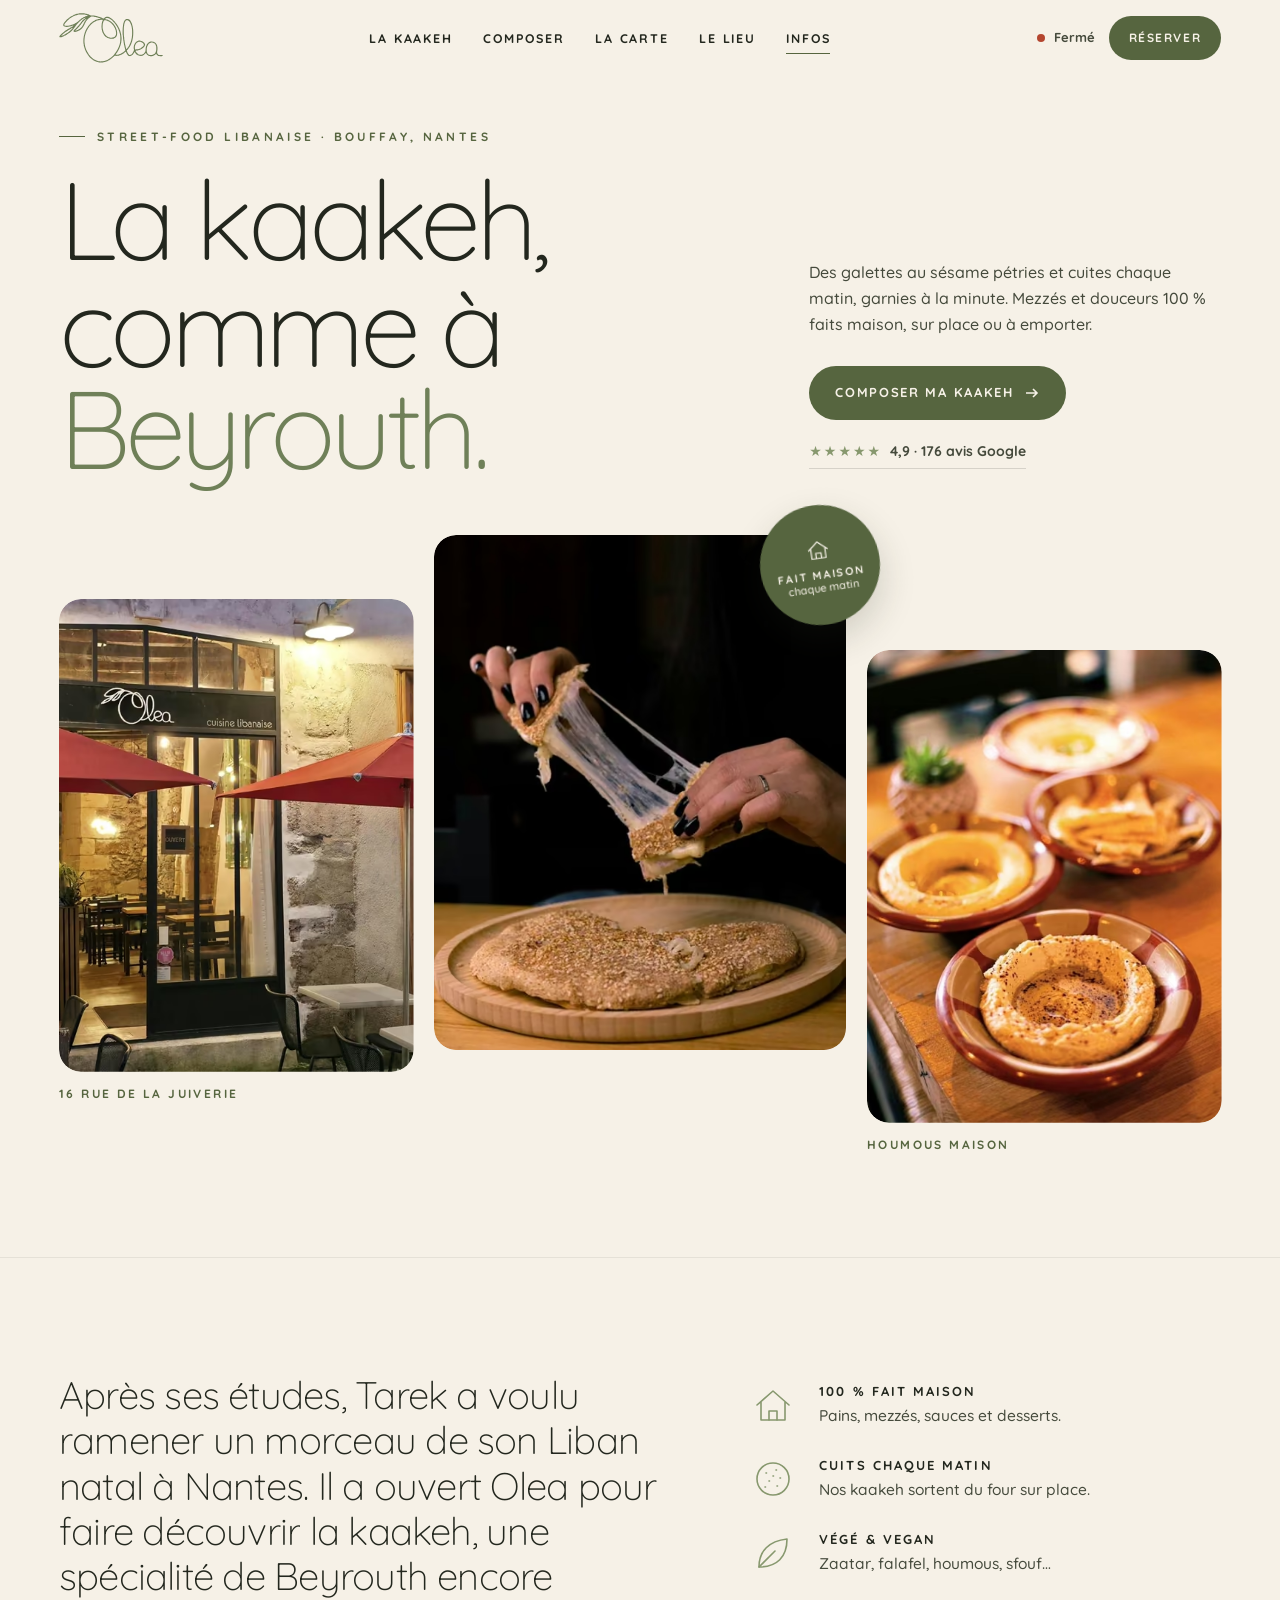
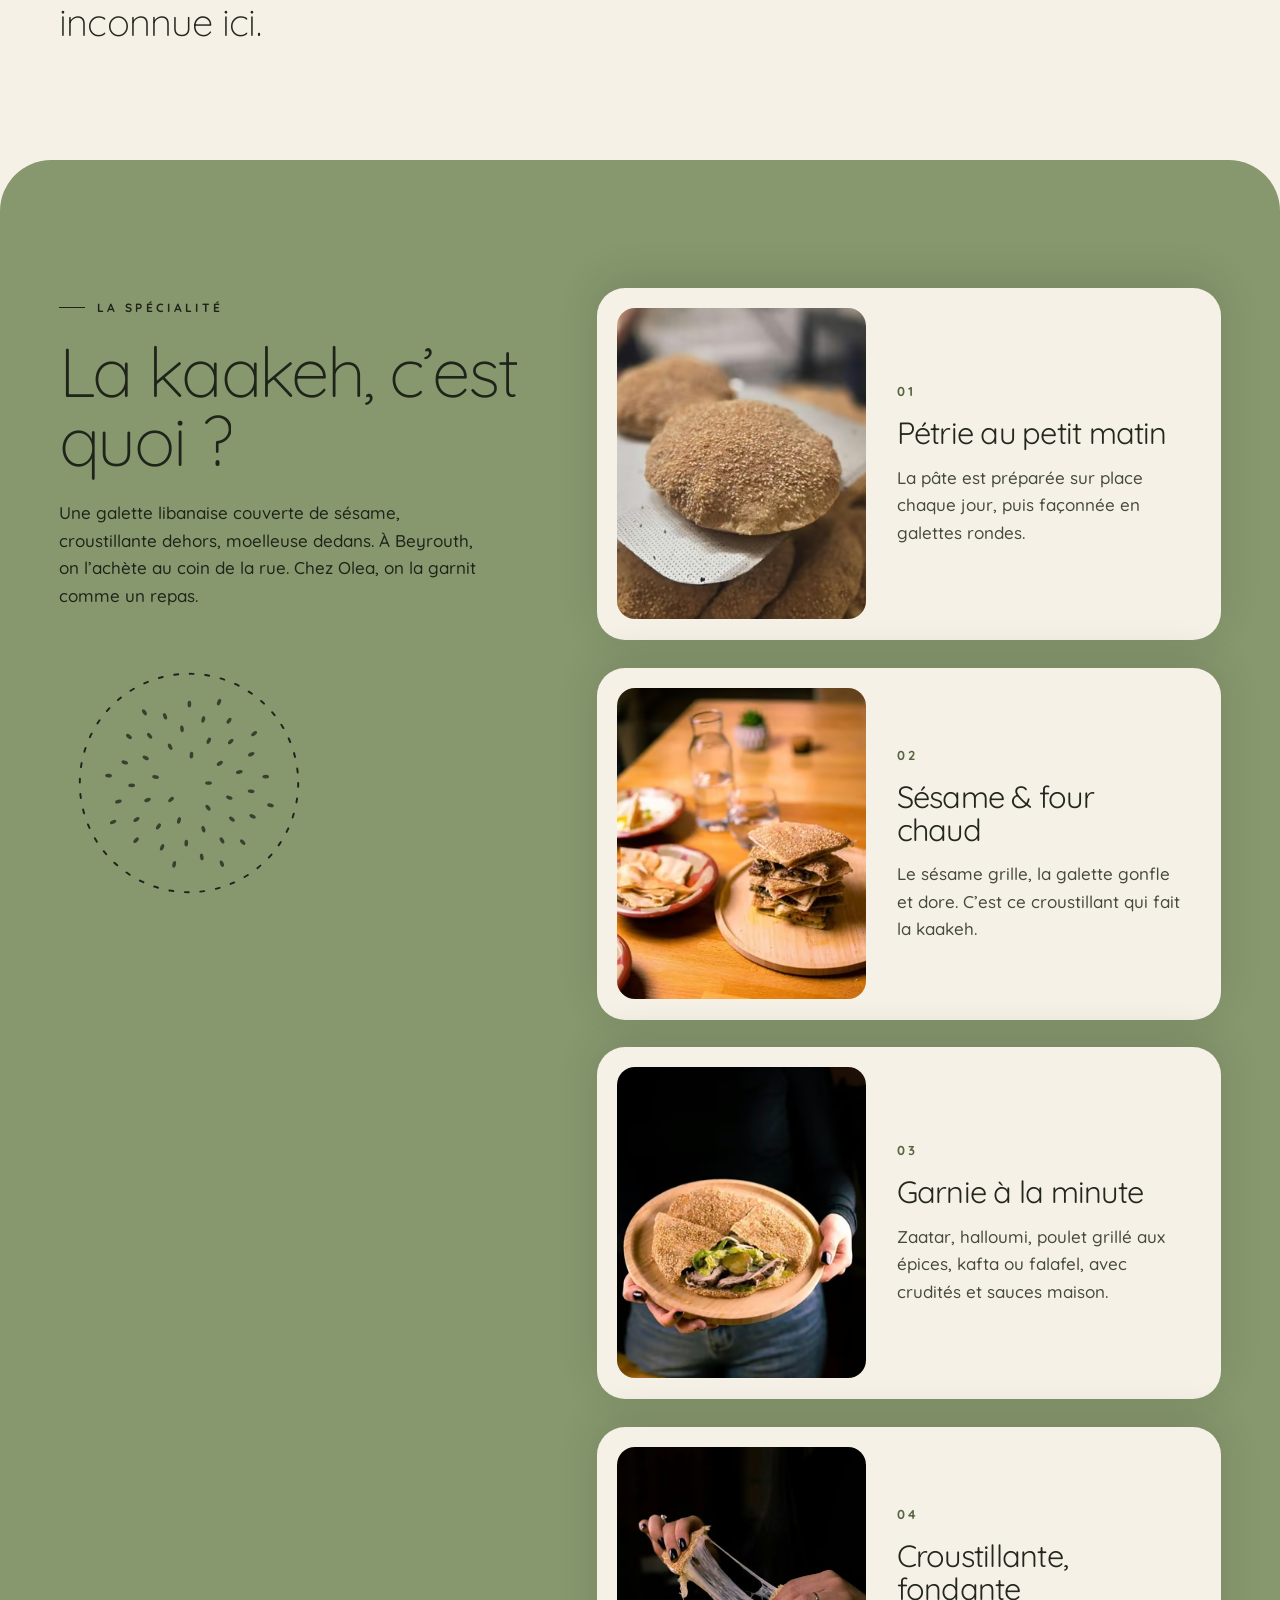
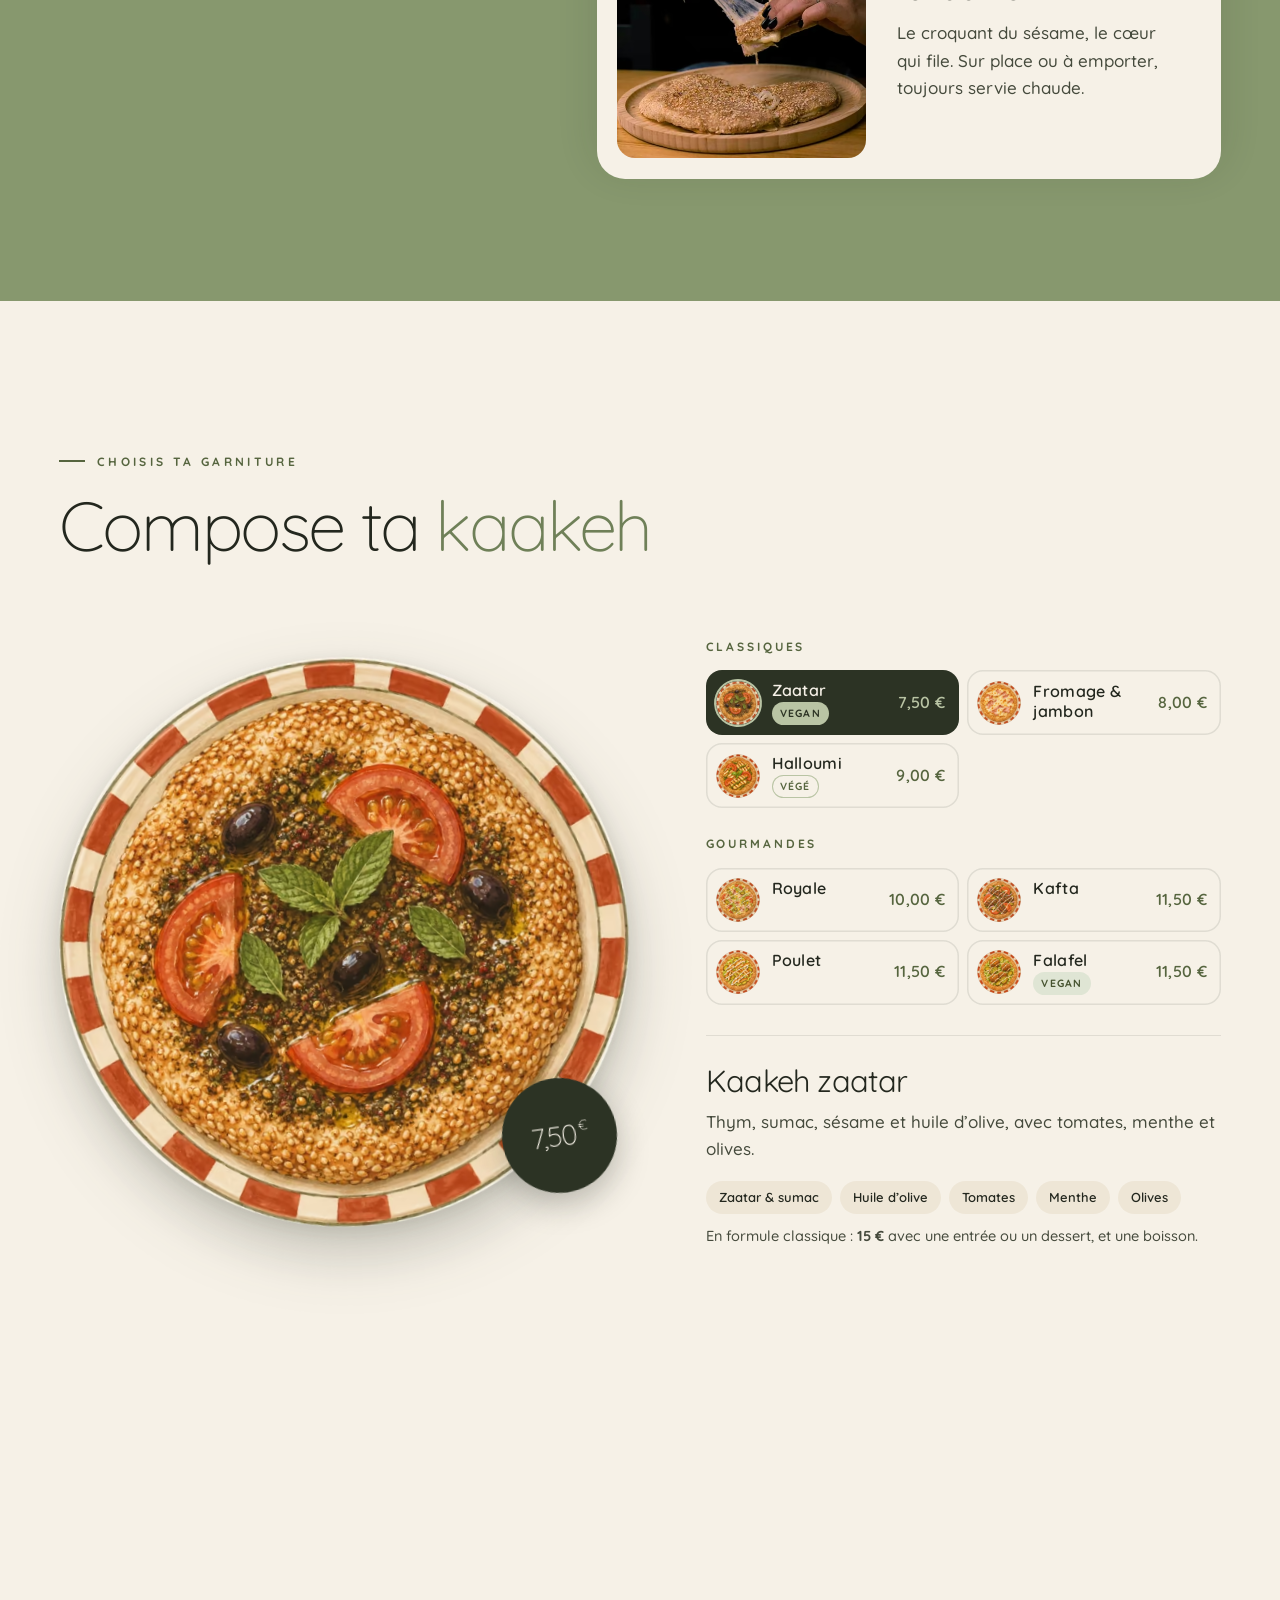
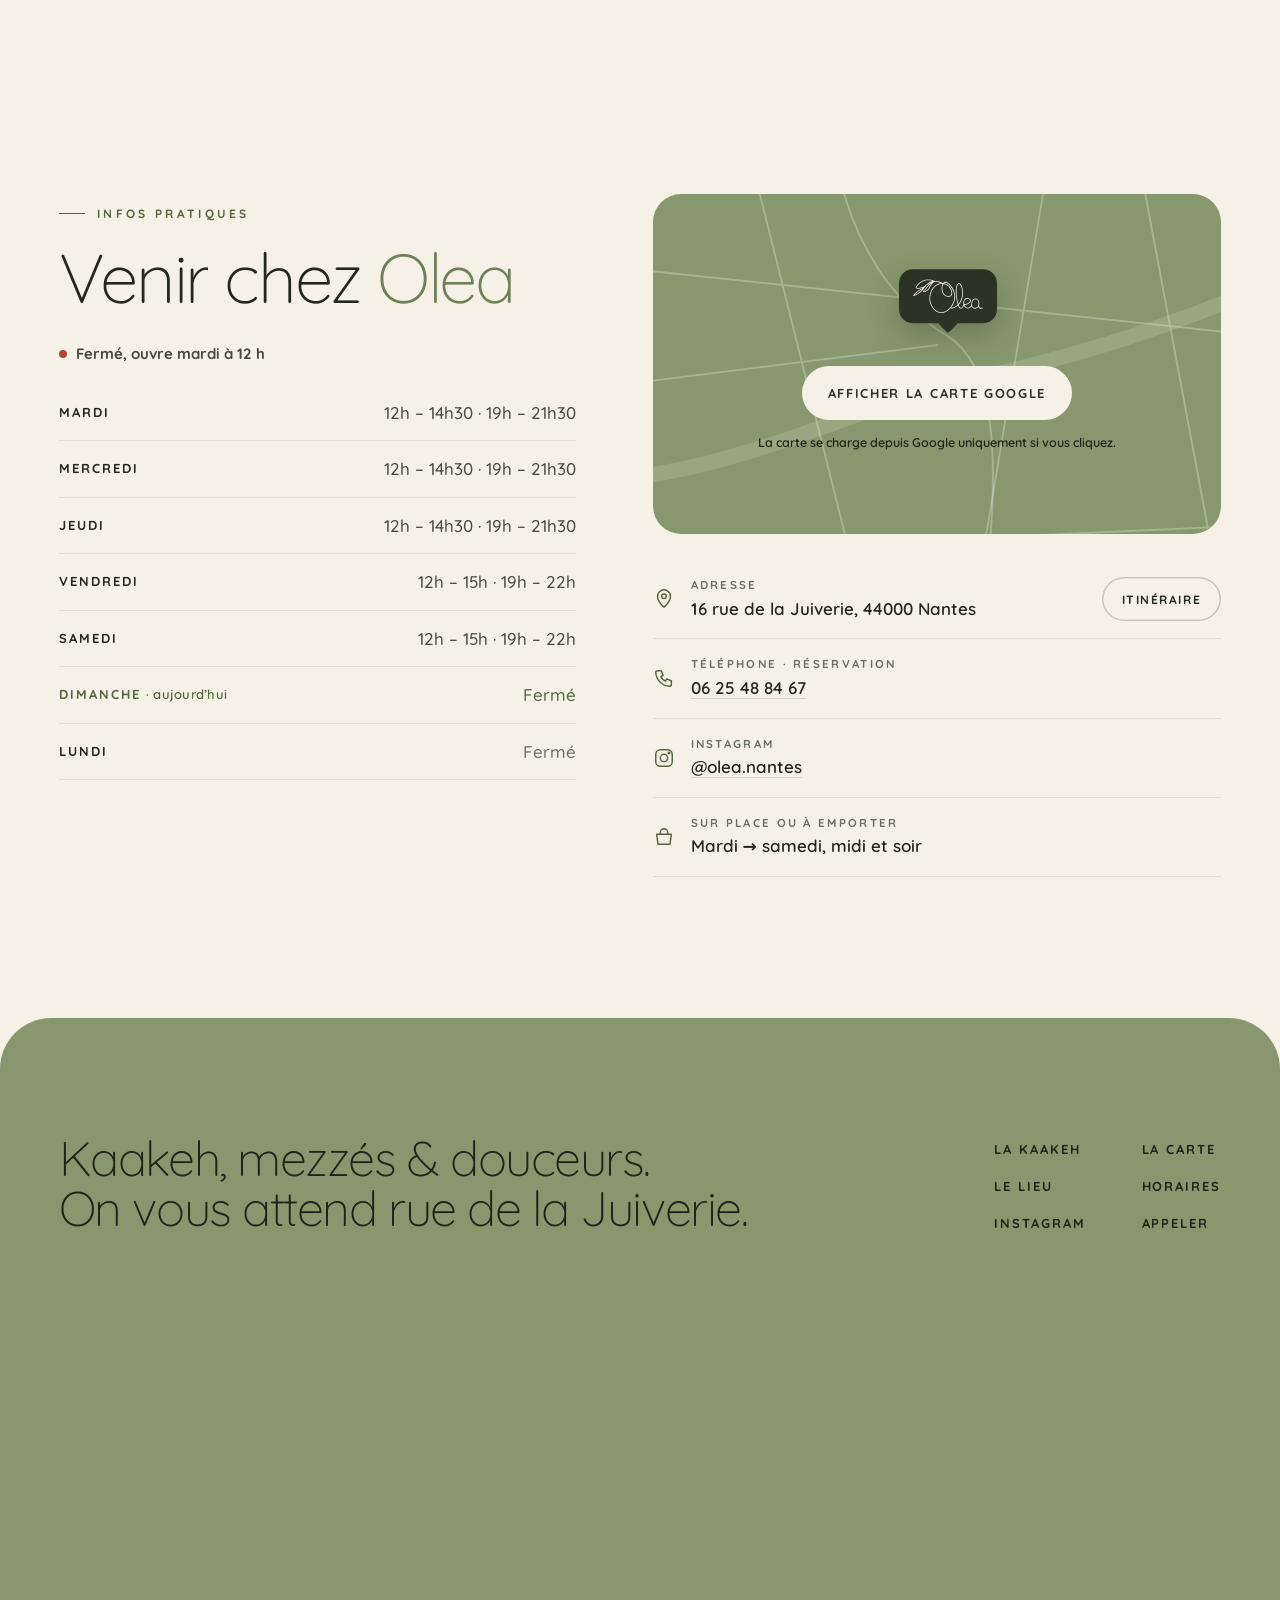
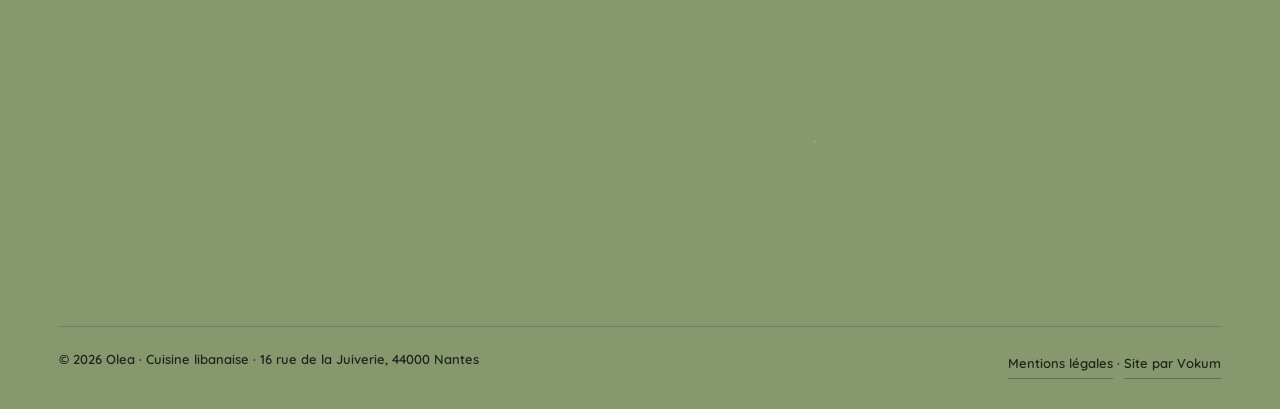
==== commit c9a45c6f: "Compose ta kaakeh : assiettes non cliquables (les boutons ne sont plus masqués), clics rapides fiabl" ====
--- a/index.html
+++ b/index.html
@@ -5,15 +5,15 @@
 <meta name="viewport" content="width=device-width, initial-scale=1">
 <title>Olea · Kaakeh libanaise faite maison à Nantes (Bouffay)</title>
 <meta name="description" content="Olea, spécialiste de la kaakeh libanaise à Nantes : galettes au sésame cuites chaque matin, mezzés et desserts faits maison, options vegan. 16 rue de la Juiverie.">
-<link rel="canonical" href="https://olea-site.vercel.app/">
+<link rel="canonical" href="https://ol-a.vercel.app/">
 <meta name="theme-color" content="#87986E">
 <meta property="og:type" content="website">
 <meta property="og:locale" content="fr_FR">
 <meta property="og:site_name" content="Olea">
 <meta property="og:title" content="Olea · La kaakeh, comme à Beyrouth">
 <meta property="og:description" content="Street-food libanaise 100 % faite maison au cœur du Bouffay, à Nantes.">
-<meta property="og:url" content="https://olea-site.vercel.app/">
-<meta property="og:image" content="https://olea-site.vercel.app/og.jpg">
+<meta property="og:url" content="https://ol-a.vercel.app/">
+<meta property="og:image" content="https://ol-a.vercel.app/og.jpg">
 <meta property="og:image:width" content="1200"><meta property="og:image:height" content="630">
 <meta name="twitter:card" content="summary_large_image">
 <link rel="icon" href="favicon.ico" sizes="48x48">
@@ -22,13 +22,13 @@
 <link rel="manifest" href="site.webmanifest">
 <link rel="preload" href="fonts/quicksand-latin.woff2" as="font" type="font/woff2" crossorigin>
 <link rel="preload" as="image" href="img/fromage-720.avif" type="image/avif" imagesrcset="img/fromage-320.avif 320w, img/fromage-480.avif 480w, img/fromage-720.avif 720w, img/fromage-960.avif 894w" imagesizes="(max-width: 760px) 46vw, 30vw" fetchpriority="high">
-<link rel="stylesheet" href="css/styles.min.css?v=1794846232">
+<link rel="stylesheet" href="css/styles.min.css?v=1794847000">
 <script>
 document.documentElement.className='js';
 try{if(matchMedia('(prefers-reduced-motion: reduce)').matches||sessionStorage.getItem('olea-intro'))document.documentElement.classList.add('sans-intro');else sessionStorage.setItem('olea-intro','1')}catch(e){document.documentElement.classList.add('sans-intro')}
 </script>
 <script type="application/ld+json">
-{"@context":"https://schema.org","@type":"Restaurant","@id":"https://olea-site.vercel.app/#restaurant","name":"Olea","description":"Spécialiste de la kaakeh libanaise. Plats 100 % faits maison, options végétariennes et vegan, sur place ou à emporter.","url":"https://olea-site.vercel.app/","image":"https://olea-site.vercel.app/og.jpg","logo":"https://olea-site.vercel.app/icon-512.png","servesCuisine":["Libanaise","Street-food"],"priceRange":"10–20 €","telephone":"+33625488467","acceptsReservations":true,"hasMenu":"https://olea-site.vercel.app/#carte","address":{"@type":"PostalAddress","streetAddress":"16 rue de la Juiverie","postalCode":"44000","addressLocality":"Nantes","addressCountry":"FR"},"geo":{"@type":"GeoCoordinates","latitude":47.215622,"longitude":-1.5532891},"aggregateRating":{"@type":"AggregateRating","ratingValue":4.9,"reviewCount":176,"bestRating":5},"sameAs":["https://www.instagram.com/olea.nantes/"],"openingHoursSpecification":[{"@type":"OpeningHoursSpecification","dayOfWeek":["Tuesday","Wednesday","Thursday"],"opens":"12:00","closes":"14:30"},{"@type":"OpeningHoursSpecification","dayOfWeek":["Tuesday","Wednesday","Thursday"],"opens":"19:00","closes":"21:30"},{"@type":"OpeningHoursSpecification","dayOfWeek":["Friday","Saturday"],"opens":"12:00","closes":"15:00"},{"@type":"OpeningHoursSpecification","dayOfWeek":["Friday","Saturday"],"opens":"19:00","closes":"22:00"}]}
+{"@context":"https://schema.org","@type":"Restaurant","@id":"https://ol-a.vercel.app/#restaurant","name":"Olea","description":"Spécialiste de la kaakeh libanaise. Plats 100 % faits maison, options végétariennes et vegan, sur place ou à emporter.","url":"https://ol-a.vercel.app/","image":"https://ol-a.vercel.app/og.jpg","logo":"https://ol-a.vercel.app/icon-512.png","servesCuisine":["Libanaise","Street-food"],"priceRange":"10–20 €","telephone":"+33625488467","acceptsReservations":true,"hasMenu":"https://ol-a.vercel.app/#carte","address":{"@type":"PostalAddress","streetAddress":"16 rue de la Juiverie","postalCode":"44000","addressLocality":"Nantes","addressCountry":"FR"},"geo":{"@type":"GeoCoordinates","latitude":47.215622,"longitude":-1.5532891},"aggregateRating":{"@type":"AggregateRating","ratingValue":4.9,"reviewCount":176,"bestRating":5},"sameAs":["https://www.instagram.com/olea.nantes/"],"openingHoursSpecification":[{"@type":"OpeningHoursSpecification","dayOfWeek":["Tuesday","Wednesday","Thursday"],"opens":"12:00","closes":"14:30"},{"@type":"OpeningHoursSpecification","dayOfWeek":["Tuesday","Wednesday","Thursday"],"opens":"19:00","closes":"21:30"},{"@type":"OpeningHoursSpecification","dayOfWeek":["Friday","Saturday"],"opens":"12:00","closes":"15:00"},{"@type":"OpeningHoursSpecification","dayOfWeek":["Friday","Saturday"],"opens":"19:00","closes":"22:00"}]}
 </script>
 </head>
 <body>
@@ -333,6 +333,6 @@
   <a href="https://www.google.com/maps/dir/?api=1&destination=Olea+16+rue+de+la+Juiverie+44000+Nantes" target="_blank" rel="noopener"><svg viewBox="0 0 24 24" aria-hidden="true"><path d="M12 21s-7-6.2-7-12a7 7 0 0 1 14 0c0 5.8-7 12-7 12z"/><circle cx="12" cy="9" r="2.5"/></svg>Itinéraire</a>
 </nav>
 
-<script src="js/main.min.js?v=1794846232" defer></script>
+<script src="js/main.min.js?v=1794847000" defer></script>
 </body>
 </html>
--- a/css/styles.min.css
+++ b/css/styles.min.css
@@ -1 +1 @@
-@font-face{font-family:Quicksand;font-style:normal;font-display:swap;font-weight:300 700;src:url(../fonts/quicksand-latin.woff2) format("woff2");unicode-range:U+0000-00FF,U+0131,U+0152-0153,U+02BB-02BC,U+02C6,U+02DA,U+02DC,U+0304,U+0308,U+0329,U+2000-206F,U+20AC,U+2122,U+2191,U+2193,U+2212,U+2215,U+FEFF,U+FFFD}@font-face{font-family:Quicksand;font-style:normal;font-display:swap;font-weight:300 700;src:url(../fonts/quicksand-latin-ext.woff2) format("woff2");unicode-range:U+0100-02BA,U+02BD-02C5,U+02C7-02CC,U+02CE-02D7,U+02DD-02FF,U+0304,U+0308,U+0329,U+1D00-1DBF,U+1E00-1E9F,U+1EF2-1EFF,U+2020,U+20A0-20AB,U+20AD-20C0,U+2113,U+2C60-2C7F,U+A720-A7FF}@property --r{syntax:"<length>";inherits:false;initial-value:0px}:root{--sauge:#87986E;--sauge-f:#56653F;--sauge-c:#B9C4A4;--sauge-xc:#DFE5D4;--olive:#2C3324;--encre:#23271E;--texte:#454A3C;--nuit:#1F241A;--creme:#F6F1E7;--pita:#EEE6D6;--pierre:#E3D8C4;--sesame:#D6BF8F;--rouge:#B4462F;--f:"Quicksand",ui-rounded,"Avenir Next",system-ui,sans-serif;--pad:clamp(20px,4.6vw,76px);--max:1380px;--ease:cubic-bezier(.22,1,.36,1);--ease-io:cubic-bezier(.7,0,.2,1);--rayon:22px}*,*:before,*:after{box-sizing:border-box;margin:0;padding:0}html{-webkit-text-size-adjust:100%;scroll-behavior:smooth}section[id],span[id]{scroll-margin-top:84px}body{font-family:var(--f);background:var(--creme);color:var(--encre);font-size:17px;line-height:1.62;font-weight:500;-webkit-font-smoothing:antialiased;text-rendering:optimizeLegibility;overflow-x:clip}img{display:block;max-width:100%;height:auto}picture{display:block}a{color:inherit;text-decoration:none}button{font:inherit;color:inherit;background:none;border:0;cursor:pointer}ul,ol{list-style:none}em{font-style:normal;color:#6f8058}::selection{background:var(--sauge);color:var(--creme)}:focus-visible{outline:2px solid var(--sauge-f);outline-offset:3px;border-radius:8px}.sr{position:absolute;width:1px;height:1px;overflow:hidden;clip:rect(0 0 0 0);white-space:nowrap}.skip{position:fixed;left:16px;top:-60px;z-index:400;background:var(--olive);color:var(--creme);padding:12px 18px;border-radius:12px;font-weight:700;transition:top .3s}.skip:focus{top:16px}.cadre{max-width:var(--max);margin:0 auto;padding:0 var(--pad)}.sur-titre{display:inline-flex;align-items:center;gap:12px;font-size:12px;font-weight:700;letter-spacing:.28em;text-transform:uppercase;color:var(--sauge-f)}.sur-titre:before{content:"";width:26px;height:1.5px;background:currentColor}.titre{font-weight:300;font-size:clamp(2.5rem,5.4vw,5.2rem);line-height:1;letter-spacing:-.035em;margin-top:20px}.entete{margin-bottom:clamp(40px,6vw,80px)}.entete-ligne{display:flex;justify-content:space-between;align-items:flex-end;gap:32px;flex-wrap:wrap}.entete-ligne>p{max-width:410px;color:var(--texte)}.btn{display:inline-flex;align-items:center;justify-content:center;gap:10px;height:54px;padding:0 26px;border-radius:999px;font-size:13px;font-weight:700;letter-spacing:.13em;text-transform:uppercase;white-space:nowrap;transition:background-color .35s var(--ease),color .35s var(--ease),box-shadow .35s var(--ease),transform .35s var(--ease)}.btn svg{width:16px;height:16px;fill:none;stroke:currentColor;stroke-width:1.6;transition:transform .4s var(--ease)}.btn:hover svg{transform:translate(4px)}.btn:active{transform:scale(.97)}.btn-s{height:44px;padding:0 20px;font-size:12px}.btn-plein{background:var(--sauge-f);color:var(--creme)}.btn-plein:hover{background:var(--olive)}.btn-contour{box-shadow:inset 0 0 0 1.5px #23271e38}.btn-contour:hover{box-shadow:inset 0 0 0 1.5px var(--olive);background:var(--olive);color:var(--creme)}.btn-clair{background:var(--creme);color:var(--olive)}.btn-clair:hover{background:var(--sesame)}.intro{position:fixed;inset:0;z-index:300;background:var(--sauge);color:var(--creme);display:flex;flex-direction:column;align-items:center;justify-content:center;gap:18px;--cx:50%;--cy:50%;-webkit-mask:radial-gradient(circle at var(--cx) var(--cy),transparent var(--r),#000 calc(var(--r) + 1px));mask:radial-gradient(circle at var(--cx) var(--cy),transparent var(--r),#000 calc(var(--r) + 1px));transition:--r 1s var(--ease-io)}.intro.ouvre{--r:150vmax}.intro-wm{width:min(62vw,400px);overflow:visible}.intro-wm .f{fill:currentColor;opacity:0;transition:opacity .45s ease}.intro-wm .t{fill:none;stroke:currentColor;stroke-width:1.3;stroke-linejoin:round}.intro.trace .intro-wm .f{opacity:1}.intro.trace .intro-wm .t{opacity:0;transition:opacity .45s ease}.intro-sous{font-size:12px;font-weight:700;letter-spacing:.4em;text-transform:uppercase;padding-left:.4em;opacity:0;transform:translateY(8px);transition:opacity .6s var(--ease),transform .6s var(--ease)}.intro.trace .intro-sous{opacity:1;transform:none}.intro.ouvre .intro-wm,.intro.ouvre .intro-sous{opacity:0;transform:scale(.96);transition:opacity .35s ease,transform .6s var(--ease)}.no-js .intro,.sans-intro .intro{display:none}html.en-intro{overflow:hidden}.tete{position:fixed;top:0;left:0;right:0;z-index:100;height:76px;padding:0 var(--pad);display:flex;align-items:center;justify-content:space-between;gap:20px;transition:background-color .4s var(--ease),box-shadow .4s var(--ease),transform .45s var(--ease)}.tete.plein{background:#f6f1e7e6;-webkit-backdrop-filter:saturate(1.2) blur(14px);backdrop-filter:saturate(1.2) blur(14px);box-shadow:0 1px #23271e12}.tete.cache{transform:translateY(-100%)}.tete-logo img{width:104px;height:auto}.tete-nav{display:flex;gap:30px;font-size:12.5px;font-weight:700;letter-spacing:.15em;text-transform:uppercase}.tete-nav a{position:relative;padding:8px 0}.tete-nav a:after{content:"";position:absolute;left:0;right:0;bottom:2px;height:1.5px;background:var(--sauge-f);transform:scaleX(0);transform-origin:right;transition:transform .45s var(--ease)}.tete-nav a:hover:after,.tete-nav a.actif:after{transform:scaleX(1);transform-origin:left}.tete-droite{display:flex;align-items:center;gap:14px}.statut{display:inline-flex;align-items:center;gap:9px;font-size:13px;font-weight:700;color:var(--texte)}.statut i{width:8px;height:8px;border-radius:50%;background:var(--rouge);flex:none}.statut.ouvert i{background:#5e8a3f;box-shadow:0 0 0 4px #5e8a3f26}.burger{display:none;width:44px;height:44px;border-radius:50%;background:var(--sauge-f);position:relative}.burger i{position:absolute;left:14px;right:14px;height:1.5px;background:var(--creme);transition:transform .45s var(--ease)}.burger i:first-child{top:18px}.burger i:last-child{top:25px}.burger[aria-expanded=true] i:first-child{transform:translateY(3.5px) rotate(45deg)}.burger[aria-expanded=true] i:last-child{transform:translateY(-3.5px) rotate(-45deg)}.menu-mobile{position:fixed;inset:0;z-index:90;background:var(--sauge);color:var(--nuit);padding:110px var(--pad) 40px;display:flex;flex-direction:column;justify-content:space-between}.menu-mobile[hidden]{display:none}.menu-mobile nav{display:flex;flex-direction:column}.menu-mobile nav a{font-size:clamp(2.2rem,10vw,3.2rem);font-weight:300;letter-spacing:-.02em;line-height:1.3;opacity:0;transform:translateY(16px);animation:monte .6s var(--ease) forwards}.menu-mobile nav a:nth-child(2){animation-delay:.05s}.menu-mobile nav a:nth-child(3){animation-delay:.1s}.menu-mobile nav a:nth-child(4){animation-delay:.15s}.menu-mobile nav a:nth-child(5){animation-delay:.2s}.menu-mobile p{font-size:15px;font-weight:600;letter-spacing:.04em}@keyframes monte{to{opacity:1;transform:none}}html.menu-ouvert{overflow:hidden}html.menu-ouvert .tete{background:transparent;box-shadow:none;backdrop-filter:none;-webkit-backdrop-filter:none}html.menu-ouvert .tete-logo{filter:brightness(.25)}html.menu-ouvert .burger{background:var(--nuit)}html.menu-ouvert .statut{visibility:hidden}.hero{padding:clamp(108px,13vh,140px) 0 clamp(60px,8vw,110px)}.hero-haut{display:grid;grid-template-columns:1.25fr .75fr;gap:clamp(24px,5vw,80px);align-items:end}.hero-titre{font-weight:300;font-size:clamp(3.1rem,8.6vw,9rem);line-height:.93;letter-spacing:-.05em;margin-top:22px}.hero-titre .ligne{display:block;overflow:hidden;padding-bottom:.14em;margin-bottom:-.1em}.hero-titre .ligne>span{display:block}.hero-cote{padding-bottom:.9rem}.hero-cote>p{color:var(--texte);font-size:clamp(16px,1.2vw,18px);max-width:420px}.hero-actions{display:flex;flex-wrap:wrap;align-items:center;gap:14px 22px;margin-top:28px}.lien-note{display:inline-flex;align-items:center;gap:8px;font-size:14px;font-weight:700;color:var(--texte);border-bottom:1.5px solid rgba(35,39,30,.15);padding:6px 0;transition:border-color .3s}.lien-note:hover{border-color:var(--sauge-f)}.etoiles{color:var(--sauge);letter-spacing:2px}.triptyque{display:grid;grid-template-columns:.86fr 1fr .86fr;gap:clamp(10px,1.6vw,24px);align-items:start;margin-top:clamp(36px,4vw,60px)}.tp{position:relative;will-change:transform}.tp picture{border-radius:var(--rayon);overflow:hidden;background:var(--pierre)}.tp img{width:100%;aspect-ratio:3/4;object-fit:cover}.tp-g{margin-top:clamp(30px,5vw,80px)}.tp-d{margin-top:clamp(60px,9vw,140px)}.tp-c img{aspect-ratio:4/5}.tp figcaption{margin-top:12px;font-size:12px;font-weight:700;letter-spacing:.2em;text-transform:uppercase;color:var(--sauge-f)}.sceau{position:absolute;right:-34px;top:-30px;width:120px;height:120px;border-radius:50%;background:var(--sauge-f);color:var(--creme);display:flex;flex-direction:column;align-items:center;justify-content:center;text-align:center;line-height:1.2;transform:rotate(-8deg);box-shadow:0 14px 34px #2c33242e}.sceau svg{width:30px;height:30px;fill:none;stroke:currentColor;stroke-width:1.6;margin-bottom:4px}.sceau b{font-size:11px;letter-spacing:.16em;text-transform:uppercase}.sceau small{font-size:11px;font-weight:600;opacity:.85}.manifeste{padding:clamp(70px,9vw,140px) 0;border-top:1px solid rgba(35,39,30,.08)}.manifeste-grille{display:grid;grid-template-columns:1.3fr 1fr;gap:clamp(40px,6vw,110px);align-items:start}.manifeste-txt{font-weight:300;font-size:clamp(1.7rem,3vw,2.75rem);line-height:1.18;letter-spacing:-.02em}.engagements{display:grid;gap:26px;padding-top:8px}.engagements li{display:grid;grid-template-columns:52px 1fr;column-gap:18px;align-items:start}.engagements svg{grid-row:span 2;width:48px;height:48px;fill:none;stroke:var(--sauge);stroke-width:1.6;stroke-linecap:round;stroke-linejoin:round}.engagements b{font-size:13px;letter-spacing:.16em;text-transform:uppercase}.engagements span{color:var(--texte);font-size:15.5px}.kaakeh{background:var(--sauge);color:var(--nuit);padding:clamp(80px,10vw,150px) 0 clamp(60px,8vw,120px);border-radius:clamp(26px,4vw,52px) clamp(26px,4vw,52px) 0 0}.kaakeh .sur-titre{color:var(--nuit)}.kaakeh-grille{display:grid;grid-template-columns:.85fr 1.15fr;gap:clamp(30px,6vw,100px);align-items:start}.kaakeh-intro{position:sticky;top:120px}.kaakeh-intro>p.rv{margin-top:24px;max-width:420px;color:var(--nuit)}.galette-deco{width:min(260px,60%);margin-top:44px;overflow:visible}.galette-deco circle{fill:none;stroke:var(--nuit);stroke-width:1.5;stroke-dasharray:3 9;stroke-linecap:round}.galette-deco .graine{fill:var(--nuit);opacity:.75}.pile{display:grid;gap:28px;padding-bottom:20px}.carte-pile{position:sticky;top:calc(110px + var(--i,0) * 22px);display:grid;grid-template-columns:.9fr 1.1fr;gap:clamp(18px,2.4vw,34px);align-items:center;padding:clamp(14px,1.6vw,22px);border-radius:28px;background:var(--creme);color:var(--encre);transform-origin:50% 0;box-shadow:0 -10px 40px #1f241a24;will-change:transform}.carte-pile picture{border-radius:18px;overflow:hidden}.carte-pile img{width:100%;aspect-ratio:4/5;object-fit:cover}.carte-pile>div{padding:10px 18px 10px 0}.num{display:block;font-size:13px;font-weight:700;letter-spacing:.24em;color:var(--sauge-f)}.carte-pile h3{font-weight:400;font-size:clamp(1.5rem,2.4vw,2.3rem);line-height:1.08;letter-spacing:-.025em;margin:14px 0}.carte-pile p{color:var(--texte)}.carte-pile .voile{position:absolute;inset:0;border-radius:inherit;background:var(--olive);opacity:0;pointer-events:none}.composer{padding:clamp(90px,11vw,170px) 0;background:var(--creme);overflow-x:clip}.atelier{display:grid;grid-template-columns:1.05fr .95fr;gap:clamp(30px,6vw,100px);align-items:center}.scene{position:relative;aspect-ratio:1;max-width:620px;width:100%;margin:0 auto}.scene-fond{position:absolute;inset:6%;border-radius:50%;background:var(--sauge-xc)}.scene-fond:before{content:"";position:absolute;inset:-5%;border-radius:50%;border:1.5px dashed rgba(86,101,63,.35)}.scene-assiette{position:absolute;inset:0;display:grid;filter:drop-shadow(0 26px 30px rgba(44,51,36,.22)) drop-shadow(0 6px 8px rgba(44,51,36,.12))}.plat{grid-area:1/1;opacity:0;will-change:transform,opacity}.plat.actif{opacity:1}.plat img{width:100%;height:auto;aspect-ratio:1}.scene-prix{position:absolute;right:2%;bottom:6%;width:clamp(86px,9vw,118px);aspect-ratio:1;border-radius:50%;background:var(--olive);color:var(--creme);display:flex;align-items:center;justify-content:center;font-weight:300;font-size:clamp(1.4rem,2.2vw,2rem);letter-spacing:-.03em;box-shadow:0 12px 30px #1f241a40;rotate:-8deg}.scene-prix small{font-size:.5em;margin-left:2px;transform:translateY(-.5em)}.js .scene .scene-assiette{opacity:0;transform:translate(18%) rotate(-70deg) scale(.9);transition:opacity .9s var(--ease),transform 1.4s cubic-bezier(.2,.9,.25,1)}.js .scene .scene-fond{transform:scale(.7);opacity:0;transition:transform 1.2s var(--ease),opacity .8s var(--ease)}.js .scene .scene-prix{scale:0;transition:scale .8s cubic-bezier(.3,1.5,.5,1) .7s}.js .scene.vu .scene-assiette{opacity:1;transform:none}.js .scene.vu .scene-fond{transform:none;opacity:1}.js .scene.vu .scene-prix{scale:1}.choix-liste{display:grid;grid-template-columns:1fr 1fr;gap:8px}.choix-groupe{grid-column:1/-1;font-size:12px;font-weight:700;letter-spacing:.24em;text-transform:uppercase;color:var(--sauge-f);margin:18px 0 6px}.choix-groupe:first-child{margin-top:0}.choix-liste button{display:grid;grid-template-columns:44px 1fr auto;grid-template-rows:auto auto;align-items:center;column-gap:12px;row-gap:2px;width:100%;padding:10px 14px 10px 10px;border-radius:16px;text-align:left;font-weight:600;font-size:16px;letter-spacing:.02em;background:transparent;box-shadow:inset 0 0 0 1.5px #23271e1a;transition:background-color .35s var(--ease),color .35s var(--ease),box-shadow .35s var(--ease)}.choix-liste button span{grid-column:2;line-height:1.25}.choix-liste button b{grid-column:3;grid-row:1/3}.choix-liste button i{grid-column:2;justify-self:start}.vignette{grid-row:1/3;width:44px;height:44px;border-radius:50%;transition:transform .6s var(--ease)}.choix-liste button:hover .vignette{transform:rotate(-25deg) scale(1.06)}.choix-liste button[aria-checked=true] .vignette{transform:rotate(30deg);box-shadow:0 0 0 2px var(--sauge-c)}.choix-liste button b{font-weight:600;color:var(--sauge-f);transition:color .35s}.choix-liste button:hover{box-shadow:inset 0 0 0 1.5px #23271e4d}.choix-liste button[aria-checked=true]{background:var(--olive);color:var(--creme);box-shadow:none}.choix-liste button[aria-checked=true] b{color:var(--sauge-c)}.vg,.vt{font-style:normal;font-size:10.5px;font-weight:700;letter-spacing:.12em;text-transform:uppercase;padding:3px 8px;border-radius:999px;background:var(--sauge-xc);color:#46532f}.vt{background:transparent;box-shadow:inset 0 0 0 1px var(--sauge-c);color:var(--sauge-f)}.choix-liste button[aria-checked=true] .vg{background:var(--sauge-c);color:var(--olive)}.choix-liste button[aria-checked=true] .vt{color:var(--sauge-c);box-shadow:inset 0 0 0 1px #b9c4a480}.fiche{margin-top:30px;padding-top:28px;border-top:1px solid rgba(35,39,30,.1);min-height:200px}.fiche h3{font-weight:400;font-size:clamp(1.6rem,2.4vw,2.2rem);letter-spacing:-.02em;line-height:1.1}.fiche>p{color:var(--texte);margin-top:10px}.ingredients{display:flex;flex-wrap:wrap;gap:8px;margin-top:18px}.ingredients li{font-size:13px;font-weight:600;padding:6px 13px;border-radius:999px;background:var(--pita);animation:puce .5s var(--ease) both}@keyframes puce{0%{opacity:0;transform:translateY(8px) scale(.94)}}.formule-hint{margin-top:20px;font-size:14.5px}.carte{padding:0 0 clamp(90px,11vw,170px)}.formules{display:grid;grid-template-columns:1fr 1fr;gap:clamp(14px,2vw,26px)}.formule{background:var(--pita);border-radius:28px;padding:clamp(26px,3vw,42px);display:grid;grid-template-columns:1fr auto;align-items:end;gap:10px 30px}.formule-nom{font-size:14px;font-weight:700;letter-spacing:.2em;text-transform:uppercase}.formule-prix{grid-row:span 2;font-weight:300;font-size:clamp(3.4rem,6vw,5.6rem);line-height:.85;letter-spacing:-.05em}.formule-prix span{font-size:.36em;margin-left:4px;vertical-align:.95em;letter-spacing:0}.formule p:last-child{color:var(--texte);max-width:330px;font-size:15.5px}.formule-fonce{background:var(--olive);color:var(--creme)}.formule-fonce p:last-child{color:#f6f1e7cc}.formule em{color:inherit;font-weight:700}.formule-note{grid-column:1/-1;font-size:14px;color:var(--texte);text-align:center;padding-top:6px}.colonnes{display:grid;grid-template-columns:repeat(3,1fr);gap:clamp(28px,4vw,64px);margin-top:clamp(60px,7vw,100px)}.col h3{font-size:14px;font-weight:700;letter-spacing:.24em;text-transform:uppercase;color:var(--sauge-f);padding-bottom:16px;border-bottom:1.5px solid var(--sauge-c)}.col dl>div{display:grid;grid-template-columns:1fr auto;column-gap:14px;padding:16px 0;border-bottom:1px solid rgba(35,39,30,.08)}.col dt{font-weight:700;font-size:15px;letter-spacing:.06em;text-transform:uppercase;display:flex;align-items:center;gap:8px;flex-wrap:wrap}.col dd{font-weight:600;color:var(--sauge-f)}.col dl .desc{grid-column:1/-1;font-weight:500;font-size:14.5px;color:var(--texte);margin-top:4px}.dl-court>div{padding:12px 0}.gourmandises{display:grid;grid-template-columns:repeat(4,1fr);gap:clamp(10px,1.6vw,22px);margin-top:clamp(60px,7vw,100px)}.gm:nth-child(2n){margin-top:clamp(30px,5vw,70px)}.gm picture{border-radius:var(--rayon);overflow:hidden}.gm img{width:100%;aspect-ratio:3/4;object-fit:cover;transition:transform 1s var(--ease)}.gm:hover img{transform:scale(1.04)}.gm figcaption{margin-top:12px;font-size:13px;font-weight:700;letter-spacing:.14em;text-transform:uppercase}.avis{background:var(--olive);color:var(--creme);padding:clamp(80px,10vw,150px) 0}.avis .sur-titre{color:var(--sauge-c)}.avis-grille{display:grid;grid-template-columns:.7fr 1.3fr;gap:clamp(30px,6vw,100px);align-items:center}.note{font-weight:300;font-size:clamp(5rem,11vw,9.5rem);line-height:.9;letter-spacing:-.06em;margin-top:24px}.note small{font-size:.3em;letter-spacing:0;margin-left:6px;color:var(--sauge-c)}.note-etoiles{font-size:22px;letter-spacing:6px;color:var(--sesame);margin-top:14px}.note-src{margin:6px 0 30px;color:#f6f1e7bf;font-weight:600}.avis .btn-contour{box-shadow:inset 0 0 0 1.5px #f6f1e759}.avis .btn-contour:hover{background:var(--creme);color:var(--olive)}.avis-liste{display:grid;grid-template-columns:1fr 1fr;gap:clamp(12px,1.6vw,22px)}.avis-carte{background:#f6f1e70f;border:1px solid rgba(246,241,231,.12);border-radius:24px;padding:clamp(22px,2.4vw,34px);display:flex;flex-direction:column;justify-content:space-between;gap:22px}.avis-carte:nth-child(2),.avis-carte:nth-child(4){transform:translateY(34px)}.avis-carte p{font-size:clamp(16px,1.3vw,19px);line-height:1.5;font-weight:500}.avis-carte footer{font-size:12.5px;font-weight:700;letter-spacing:.14em;text-transform:uppercase;color:var(--sauge-c)}.lieu{padding:clamp(90px,11vw,170px) 0}.bento{display:grid;grid-template-columns:repeat(4,1fr);grid-template-rows:auto auto;gap:clamp(10px,1.6vw,22px)}.bt picture{border-radius:var(--rayon);overflow:hidden;height:100%}.bt img{width:100%;height:100%;object-fit:cover}.bt figcaption{position:absolute;left:18px;bottom:16px;font-size:12px;font-weight:700;letter-spacing:.18em;text-transform:uppercase;color:var(--creme);text-shadow:0 1px 12px rgba(0,0,0,.4)}.bt{position:relative}.bt-1{grid-column:1/3;grid-row:1/3}.bt-1 img,.bt-2,.bt-3{aspect-ratio:3/4}.bt-2{grid-column:3/4}.bt-3{grid-column:4/5}.bt-4{grid-column:3/5}.groupe{background:var(--sauge);color:var(--nuit);border-radius:var(--rayon);padding:clamp(24px,3vw,44px);display:flex;flex-direction:column;justify-content:center}.groupe .sur-titre{color:var(--nuit)}.groupe h3{font-weight:300;font-size:clamp(1.7rem,2.6vw,2.5rem);line-height:1.08;letter-spacing:-.02em;margin:16px 0 12px}.groupe p:not(.sur-titre){color:var(--nuit);margin-bottom:24px;max-width:420px}.groupe .btn{align-self:flex-start}.groupe .btn-plein{background:var(--olive)}.groupe .btn-plein:hover{background:var(--nuit)}.infos{padding:0 0 clamp(90px,11vw,170px)}.infos-grille{display:grid;grid-template-columns:1fr 1.1fr;gap:clamp(36px,6vw,100px)}.statut-grand{margin:30px 0 18px;font-size:15px}.horaires{width:100%;border-collapse:collapse}.horaires th,.horaires td{padding:14px 0;border-bottom:1px solid rgba(35,39,30,.09);text-align:left}.horaires th{font-size:13px;font-weight:700;letter-spacing:.16em;text-transform:uppercase;width:40%}.horaires td{text-align:right;color:var(--texte)}.horaires .ferme{color:#6a6f60}.horaires tr.auj th,.horaires tr.auj td{color:var(--sauge-f)}.horaires tr.auj th:after{content:" \b7  aujourd\2019hui";text-transform:none;letter-spacing:.02em;font-weight:600}.carte-geo{position:relative;border-radius:28px;overflow:hidden;background:var(--sauge);min-height:340px;display:flex;flex-direction:column;align-items:center;justify-content:center;gap:12px;color:var(--nuit);isolation:isolate}.carte-geo-fond{position:absolute;inset:0;z-index:-1}.carte-geo-fond svg{width:100%;height:100%}.repere{position:absolute;left:52%;top:30%;transform:translate(-50%,-50%);background:var(--olive);padding:10px 14px;border-radius:14px;box-shadow:0 12px 30px #1f241a40}.repere:after{content:"";position:absolute;left:50%;bottom:-7px;width:14px;height:14px;background:var(--olive);transform:translate(-50%) rotate(45deg);border-radius:2px}.repere img{width:70px}.carte-geo-btn{margin-top:90px}.carte-geo-note{font-size:12.5px;font-weight:600}.carte-geo iframe{position:absolute;inset:0;width:100%;height:100%;border:0;z-index:2}.contacts{margin-top:26px;display:grid}.contacts li{display:flex;align-items:center;gap:16px;padding:16px 0;border-bottom:1px solid rgba(35,39,30,.09)}.contacts svg{width:22px;height:22px;flex:none;fill:none;stroke:var(--sauge-f);stroke-width:1.6;stroke-linecap:round;stroke-linejoin:round}.contacts span{flex:1;font-weight:600}.contacts small{display:block;font-size:11.5px;font-weight:700;letter-spacing:.2em;text-transform:uppercase;color:#6a6f60}.contacts a:not(.btn){border-bottom:1.5px solid rgba(35,39,30,.15)}.pied{background:var(--sauge);color:var(--nuit);padding:clamp(70px,9vw,130px) 0 30px;border-radius:clamp(26px,4vw,52px) clamp(26px,4vw,52px) 0 0}.pied-haut{display:flex;justify-content:space-between;gap:40px;flex-wrap:wrap}.pied-phrase{font-weight:300;font-size:clamp(1.9rem,3.8vw,3.4rem);line-height:1.04;letter-spacing:-.03em}.pied-liens{display:grid;grid-template-columns:auto auto;gap:4px 56px;align-content:start;font-size:13px;font-weight:700;letter-spacing:.15em;text-transform:uppercase}.pied-liens a{padding:6px 0;background:linear-gradient(currentColor,currentColor) 0 100%/0 1.5px no-repeat;transition:background-size .45s var(--ease)}.pied-liens a:hover{background-size:100% 1.5px}.pied-wm{display:block;width:100%;height:auto;margin:clamp(56px,8vw,110px) 0 28px;overflow:visible}.pied-wm .f{fill:var(--creme)}.pied-wm .t{fill:none;stroke:var(--creme);stroke-width:.9;stroke-linejoin:round}.pied-bas{display:flex;justify-content:space-between;gap:12px 24px;flex-wrap:wrap;font-size:13px;font-weight:600;color:var(--nuit);border-top:1px solid rgba(31,36,26,.2);padding-top:22px}.pied-bas a{display:inline-block;padding:4px 0;border-bottom:1px solid rgba(31,36,26,.35)}.barre-mobile{display:none}.js .rv{opacity:0;transform:translateY(28px);transition:opacity .9s var(--ease),transform .9s var(--ease);transition-delay:var(--d,0s)}.js .rv.vu{opacity:1;transform:none}.js .titre-anime .mot{display:inline-block;overflow:hidden;vertical-align:top;padding-bottom:.12em;margin-bottom:-.12em}.js .titre-anime .mot>span{display:inline-block;transform:translateY(105%);transition:transform 1s var(--ease);transition-delay:calc(var(--m,0) * 45ms)}.js .titre-anime.vu .mot>span{transform:none}.js .devoile picture{clip-path:inset(14% 10% 14% 10% round 30px);transition:clip-path 1.3s var(--ease)}.js .devoile img{transform:scale(1.18);transition:transform 1.6s var(--ease)}.js .devoile.vu picture{clip-path:inset(0 0 0 0 round var(--rayon))}.js .devoile.vu img{transform:none}.js .hero-titre .ligne>span{transform:translateY(110%);transition:transform 1.2s var(--ease)}.js .hero-titre .ligne:nth-child(2)>span{transition-delay:.1s}.js .hero-el{opacity:0;transform:translateY(20px);transition:opacity 1s var(--ease) .35s,transform 1s var(--ease) .35s}.js .tp picture{clip-path:inset(100% 0 0 0 round var(--rayon));transition:clip-path 1.4s var(--ease-io)}.js .tp img{transform:scale(1.25);transition:transform 1.8s var(--ease)}.js .tp-c picture{transition-delay:.1s}.js .tp-d picture{transition-delay:.22s}.js .sceau{scale:0;transition:scale .9s cubic-bezier(.3,1.5,.5,1) .9s}.js .tete{opacity:0;transition:opacity .8s var(--ease) .2s,background-color .4s var(--ease),box-shadow .4s var(--ease),transform .45s var(--ease)}.pret .hero-titre .ligne>span,.pret .hero-el{transform:none;opacity:1}.pret .tp picture{clip-path:inset(0 0 0 0 round var(--rayon))}.pret .tp img{transform:none}.pret .sceau{scale:1}.pret .tete{opacity:1}@media (max-width:1100px){.tete-nav{display:none}.burger{display:block}.hero-haut{grid-template-columns:1fr}.hero-cote{padding-bottom:0}.manifeste-grille,.avis-grille{grid-template-columns:1fr}.colonnes{grid-template-columns:1fr 1fr}.col:last-child{grid-column:1/-1}.col:last-child .dl-court{display:grid;grid-template-columns:1fr 1fr;column-gap:clamp(28px,4vw,64px)}}@media (max-width:900px){.kaakeh-grille{grid-template-columns:1fr}.kaakeh-intro{position:static}.galette-deco{display:none}.atelier,.formules,.infos-grille{grid-template-columns:1fr}}@media (max-width:760px){body{font-size:16px}.tete{height:68px}.tete .btn{display:none}.tete-logo img{width:88px}.statut{font-size:12px}.hero{padding-top:104px}.hero-titre{font-size:clamp(2.9rem,14.5vw,4.6rem)}.triptyque{grid-template-columns:.8fr 1fr .8fr;gap:8px;margin-top:40px}.tp figcaption{display:none}.sceau{width:84px;height:84px;right:-14px;top:-26px}.sceau svg{width:22px;height:22px}.sceau b{font-size:8.5px}.sceau small{font-size:9px}.carte-pile{grid-template-columns:1fr;top:calc(84px + var(--i,0) * 14px);padding:12px;border-radius:24px}.carte-pile img{aspect-ratio:16/11}.carte-pile>div{padding:6px 8px 12px}.carte-pile h3{margin:8px 0}.choix-liste{grid-template-columns:1fr 1fr}.choix-groupe{grid-column:1/-1}.choix-liste button{grid-template-columns:38px 1fr;padding:9px 10px;font-size:14.5px;column-gap:10px}.vignette{width:38px;height:38px}.choix-liste button b{grid-column:2;grid-row:auto;font-size:13.5px}.choix-liste button i{display:none}.scene{max-width:440px}.formules,.colonnes{grid-template-columns:1fr}.gourmandises{grid-template-columns:1fr 1fr}.avis-liste{grid-auto-flow:column;grid-template-columns:none;grid-auto-columns:84%;overflow-x:auto;scroll-snap-type:x mandatory;margin:0 calc(var(--pad) * -1);padding:0 var(--pad) 10px;scrollbar-width:none}.avis-liste::-webkit-scrollbar{display:none}.avis-carte{scroll-snap-align:center}.avis-carte:nth-child(n){transform:none}.bento{grid-template-columns:1fr 1fr}.bt-1{grid-column:1/3;grid-row:auto}.bt-1 img{aspect-ratio:4/5}.bt-2{grid-column:1/2}.bt-3{grid-column:2/3}.bt-4{grid-column:1/3}.infos-grille{grid-template-columns:1fr}.pied{padding-bottom:110px}.pied-liens{grid-template-columns:1fr 1fr;gap:4px 30px}.barre-mobile{display:grid;grid-template-columns:1fr 1fr;gap:8px;position:fixed;left:12px;right:12px;bottom:max(12px,env(safe-area-inset-bottom));z-index:80;padding:7px;border-radius:999px;background:#2c3324f0;-webkit-backdrop-filter:blur(10px);backdrop-filter:blur(10px);transform:translateY(160%);transition:transform .6s var(--ease)}.barre-mobile.on{transform:none}.barre-mobile a{height:48px;border-radius:999px;display:flex;align-items:center;justify-content:center;gap:8px;font-size:12px;font-weight:700;letter-spacing:.14em;text-transform:uppercase;color:var(--creme)}.barre-mobile a:first-child{background:var(--sauge-f)}.barre-mobile svg{width:16px;height:16px;fill:none;stroke:currentColor;stroke-width:1.8}}@media (max-width:380px){.tete .statut span{display:none}}@media (max-width:560px){.contacts li{flex-wrap:wrap}.contacts .btn{margin-left:38px}.col:last-child .dl-court{grid-template-columns:1fr}}.carte,.avis,.lieu{content-visibility:auto;contain-intrinsic-size:auto 1200px}@media (prefers-reduced-motion:reduce){html{scroll-behavior:auto}*,*:before,*:after{animation-duration:.01ms!important;transition-duration:.01ms!important;transition-delay:0s!important}}
+@font-face{font-family:Quicksand;font-style:normal;font-display:swap;font-weight:300 700;src:url(../fonts/quicksand-latin.woff2) format("woff2");unicode-range:U+0000-00FF,U+0131,U+0152-0153,U+02BB-02BC,U+02C6,U+02DA,U+02DC,U+0304,U+0308,U+0329,U+2000-206F,U+20AC,U+2122,U+2191,U+2193,U+2212,U+2215,U+FEFF,U+FFFD}@font-face{font-family:Quicksand;font-style:normal;font-display:swap;font-weight:300 700;src:url(../fonts/quicksand-latin-ext.woff2) format("woff2");unicode-range:U+0100-02BA,U+02BD-02C5,U+02C7-02CC,U+02CE-02D7,U+02DD-02FF,U+0304,U+0308,U+0329,U+1D00-1DBF,U+1E00-1E9F,U+1EF2-1EFF,U+2020,U+20A0-20AB,U+20AD-20C0,U+2113,U+2C60-2C7F,U+A720-A7FF}@property --r{syntax:"<length>";inherits:false;initial-value:0px}:root{--sauge:#87986E;--sauge-f:#56653F;--sauge-c:#B9C4A4;--sauge-xc:#DFE5D4;--olive:#2C3324;--encre:#23271E;--texte:#454A3C;--nuit:#1F241A;--creme:#F6F1E7;--pita:#EEE6D6;--pierre:#E3D8C4;--sesame:#D6BF8F;--rouge:#B4462F;--f:"Quicksand",ui-rounded,"Avenir Next",system-ui,sans-serif;--pad:clamp(20px,4.6vw,76px);--max:1380px;--ease:cubic-bezier(.22,1,.36,1);--ease-io:cubic-bezier(.7,0,.2,1);--rayon:22px}*,*:before,*:after{box-sizing:border-box;margin:0;padding:0}html{-webkit-text-size-adjust:100%;scroll-behavior:smooth}section[id],span[id]{scroll-margin-top:84px}body{font-family:var(--f);background:var(--creme);color:var(--encre);font-size:17px;line-height:1.62;font-weight:500;-webkit-font-smoothing:antialiased;text-rendering:optimizeLegibility;overflow-x:clip}img{display:block;max-width:100%;height:auto}picture{display:block}a{color:inherit;text-decoration:none}button{font:inherit;color:inherit;background:none;border:0;cursor:pointer}ul,ol{list-style:none}em{font-style:normal;color:#6f8058}::selection{background:var(--sauge);color:var(--creme)}:focus-visible{outline:2px solid var(--sauge-f);outline-offset:3px;border-radius:8px}.sr{position:absolute;width:1px;height:1px;overflow:hidden;clip:rect(0 0 0 0);white-space:nowrap}.skip{position:fixed;left:16px;top:-60px;z-index:400;background:var(--olive);color:var(--creme);padding:12px 18px;border-radius:12px;font-weight:700;transition:top .3s}.skip:focus{top:16px}.cadre{max-width:var(--max);margin:0 auto;padding:0 var(--pad)}.sur-titre{display:inline-flex;align-items:center;gap:12px;font-size:12px;font-weight:700;letter-spacing:.28em;text-transform:uppercase;color:var(--sauge-f)}.sur-titre:before{content:"";width:26px;height:1.5px;background:currentColor}.titre{font-weight:300;font-size:clamp(2.5rem,5.4vw,5.2rem);line-height:1;letter-spacing:-.035em;margin-top:20px}.entete{margin-bottom:clamp(40px,6vw,80px)}.entete-ligne{display:flex;justify-content:space-between;align-items:flex-end;gap:32px;flex-wrap:wrap}.entete-ligne>p{max-width:410px;color:var(--texte)}.btn{display:inline-flex;align-items:center;justify-content:center;gap:10px;height:54px;padding:0 26px;border-radius:999px;font-size:13px;font-weight:700;letter-spacing:.13em;text-transform:uppercase;white-space:nowrap;transition:background-color .35s var(--ease),color .35s var(--ease),box-shadow .35s var(--ease),transform .35s var(--ease)}.btn svg{width:16px;height:16px;fill:none;stroke:currentColor;stroke-width:1.6;transition:transform .4s var(--ease)}.btn:hover svg{transform:translate(4px)}.btn:active{transform:scale(.97)}.btn-s{height:44px;padding:0 20px;font-size:12px}.btn-plein{background:var(--sauge-f);color:var(--creme)}.btn-plein:hover{background:var(--olive)}.btn-contour{box-shadow:inset 0 0 0 1.5px #23271e38}.btn-contour:hover{box-shadow:inset 0 0 0 1.5px var(--olive);background:var(--olive);color:var(--creme)}.btn-clair{background:var(--creme);color:var(--olive)}.btn-clair:hover{background:var(--sesame)}.intro{position:fixed;inset:0;z-index:300;background:var(--sauge);color:var(--creme);display:flex;flex-direction:column;align-items:center;justify-content:center;gap:18px;--cx:50%;--cy:50%;-webkit-mask:radial-gradient(circle at var(--cx) var(--cy),transparent var(--r),#000 calc(var(--r) + 1px));mask:radial-gradient(circle at var(--cx) var(--cy),transparent var(--r),#000 calc(var(--r) + 1px));transition:--r 1s var(--ease-io)}.intro.ouvre{--r:150vmax}.intro-wm{width:min(62vw,400px);overflow:visible}.intro-wm .f{fill:currentColor;opacity:0;transition:opacity .45s ease}.intro-wm .t{fill:none;stroke:currentColor;stroke-width:1.3;stroke-linejoin:round}.intro.trace .intro-wm .f{opacity:1}.intro.trace .intro-wm .t{opacity:0;transition:opacity .45s ease}.intro-sous{font-size:12px;font-weight:700;letter-spacing:.4em;text-transform:uppercase;padding-left:.4em;opacity:0;transform:translateY(8px);transition:opacity .6s var(--ease),transform .6s var(--ease)}.intro.trace .intro-sous{opacity:1;transform:none}.intro.ouvre .intro-wm,.intro.ouvre .intro-sous{opacity:0;transform:scale(.96);transition:opacity .35s ease,transform .6s var(--ease)}.no-js .intro,.sans-intro .intro{display:none}html.en-intro{overflow:hidden}.tete{position:fixed;top:0;left:0;right:0;z-index:100;height:76px;padding:0 var(--pad);display:flex;align-items:center;justify-content:space-between;gap:20px;transition:background-color .4s var(--ease),box-shadow .4s var(--ease),transform .45s var(--ease)}.tete.plein{background:#f6f1e7e6;-webkit-backdrop-filter:saturate(1.2) blur(14px);backdrop-filter:saturate(1.2) blur(14px);box-shadow:0 1px #23271e12}.tete.cache{transform:translateY(-100%)}.tete-logo img{width:104px;height:auto}.tete-nav{display:flex;gap:30px;font-size:12.5px;font-weight:700;letter-spacing:.15em;text-transform:uppercase}.tete-nav a{position:relative;padding:8px 0}.tete-nav a:after{content:"";position:absolute;left:0;right:0;bottom:2px;height:1.5px;background:var(--sauge-f);transform:scaleX(0);transform-origin:right;transition:transform .45s var(--ease)}.tete-nav a:hover:after,.tete-nav a.actif:after{transform:scaleX(1);transform-origin:left}.tete-droite{display:flex;align-items:center;gap:14px}.statut{display:inline-flex;align-items:center;gap:9px;font-size:13px;font-weight:700;color:var(--texte)}.statut i{width:8px;height:8px;border-radius:50%;background:var(--rouge);flex:none}.statut.ouvert i{background:#5e8a3f;box-shadow:0 0 0 4px #5e8a3f26}.burger{display:none;width:44px;height:44px;border-radius:50%;background:var(--sauge-f);position:relative}.burger i{position:absolute;left:14px;right:14px;height:1.5px;background:var(--creme);transition:transform .45s var(--ease)}.burger i:first-child{top:18px}.burger i:last-child{top:25px}.burger[aria-expanded=true] i:first-child{transform:translateY(3.5px) rotate(45deg)}.burger[aria-expanded=true] i:last-child{transform:translateY(-3.5px) rotate(-45deg)}.menu-mobile{position:fixed;inset:0;z-index:90;background:var(--sauge);color:var(--nuit);padding:110px var(--pad) 40px;display:flex;flex-direction:column;justify-content:space-between}.menu-mobile[hidden]{display:none}.menu-mobile nav{display:flex;flex-direction:column}.menu-mobile nav a{font-size:clamp(2.2rem,10vw,3.2rem);font-weight:300;letter-spacing:-.02em;line-height:1.3;opacity:0;transform:translateY(16px);animation:monte .6s var(--ease) forwards}.menu-mobile nav a:nth-child(2){animation-delay:.05s}.menu-mobile nav a:nth-child(3){animation-delay:.1s}.menu-mobile nav a:nth-child(4){animation-delay:.15s}.menu-mobile nav a:nth-child(5){animation-delay:.2s}.menu-mobile p{font-size:15px;font-weight:600;letter-spacing:.04em}@keyframes monte{to{opacity:1;transform:none}}html.menu-ouvert{overflow:hidden}html.menu-ouvert .tete{background:transparent;box-shadow:none;backdrop-filter:none;-webkit-backdrop-filter:none}html.menu-ouvert .tete-logo{filter:brightness(.25)}html.menu-ouvert .burger{background:var(--nuit)}html.menu-ouvert .statut{visibility:hidden}.hero{padding:clamp(108px,13vh,140px) 0 clamp(60px,8vw,110px)}.hero-haut{display:grid;grid-template-columns:1.25fr .75fr;gap:clamp(24px,5vw,80px);align-items:end}.hero-titre{font-weight:300;font-size:clamp(3.1rem,8.6vw,9rem);line-height:.93;letter-spacing:-.05em;margin-top:22px}.hero-titre .ligne{display:block;overflow:hidden;padding-bottom:.14em;margin-bottom:-.1em}.hero-titre .ligne>span{display:block}.hero-cote{padding-bottom:.9rem}.hero-cote>p{color:var(--texte);font-size:clamp(16px,1.2vw,18px);max-width:420px}.hero-actions{display:flex;flex-wrap:wrap;align-items:center;gap:14px 22px;margin-top:28px}.lien-note{display:inline-flex;align-items:center;gap:8px;font-size:14px;font-weight:700;color:var(--texte);border-bottom:1.5px solid rgba(35,39,30,.15);padding:6px 0;transition:border-color .3s}.lien-note:hover{border-color:var(--sauge-f)}.etoiles{color:var(--sauge);letter-spacing:2px}.triptyque{display:grid;grid-template-columns:.86fr 1fr .86fr;gap:clamp(10px,1.6vw,24px);align-items:start;margin-top:clamp(36px,4vw,60px)}.tp{position:relative;will-change:transform}.tp picture{border-radius:var(--rayon);overflow:hidden;background:var(--pierre)}.tp img{width:100%;aspect-ratio:3/4;object-fit:cover}.tp-g{margin-top:clamp(30px,5vw,80px)}.tp-d{margin-top:clamp(60px,9vw,140px)}.tp-c img{aspect-ratio:4/5}.tp figcaption{margin-top:12px;font-size:12px;font-weight:700;letter-spacing:.2em;text-transform:uppercase;color:var(--sauge-f)}.sceau{position:absolute;right:-34px;top:-30px;width:120px;height:120px;border-radius:50%;background:var(--sauge-f);color:var(--creme);display:flex;flex-direction:column;align-items:center;justify-content:center;text-align:center;line-height:1.2;transform:rotate(-8deg);box-shadow:0 14px 34px #2c33242e}.sceau svg{width:30px;height:30px;fill:none;stroke:currentColor;stroke-width:1.6;margin-bottom:4px}.sceau b{font-size:11px;letter-spacing:.16em;text-transform:uppercase}.sceau small{font-size:11px;font-weight:600;opacity:.85}.manifeste{padding:clamp(70px,9vw,140px) 0;border-top:1px solid rgba(35,39,30,.08)}.manifeste-grille{display:grid;grid-template-columns:1.3fr 1fr;gap:clamp(40px,6vw,110px);align-items:start}.manifeste-txt{font-weight:300;font-size:clamp(1.7rem,3vw,2.75rem);line-height:1.18;letter-spacing:-.02em}.engagements{display:grid;gap:26px;padding-top:8px}.engagements li{display:grid;grid-template-columns:52px 1fr;column-gap:18px;align-items:start}.engagements svg{grid-row:span 2;width:48px;height:48px;fill:none;stroke:var(--sauge);stroke-width:1.6;stroke-linecap:round;stroke-linejoin:round}.engagements b{font-size:13px;letter-spacing:.16em;text-transform:uppercase}.engagements span{color:var(--texte);font-size:15.5px}.kaakeh{background:var(--sauge);color:var(--nuit);padding:clamp(80px,10vw,150px) 0 clamp(60px,8vw,120px);border-radius:clamp(26px,4vw,52px) clamp(26px,4vw,52px) 0 0}.kaakeh .sur-titre{color:var(--nuit)}.kaakeh-grille{display:grid;grid-template-columns:.85fr 1.15fr;gap:clamp(30px,6vw,100px);align-items:start}.kaakeh-intro{position:sticky;top:120px}.kaakeh-intro>p.rv{margin-top:24px;max-width:420px;color:var(--nuit)}.galette-deco{width:min(260px,60%);margin-top:44px;overflow:visible}.galette-deco circle{fill:none;stroke:var(--nuit);stroke-width:1.5;stroke-dasharray:3 9;stroke-linecap:round}.galette-deco .graine{fill:var(--nuit);opacity:.75}.pile{display:grid;gap:28px;padding-bottom:20px}.carte-pile{position:sticky;top:calc(110px + var(--i,0) * 22px);display:grid;grid-template-columns:.9fr 1.1fr;gap:clamp(18px,2.4vw,34px);align-items:center;padding:clamp(14px,1.6vw,22px);border-radius:28px;background:var(--creme);color:var(--encre);transform-origin:50% 0;box-shadow:0 -10px 40px #1f241a24;will-change:transform}.carte-pile picture{border-radius:18px;overflow:hidden}.carte-pile img{width:100%;aspect-ratio:4/5;object-fit:cover}.carte-pile>div{padding:10px 18px 10px 0}.num{display:block;font-size:13px;font-weight:700;letter-spacing:.24em;color:var(--sauge-f)}.carte-pile h3{font-weight:400;font-size:clamp(1.5rem,2.4vw,2.3rem);line-height:1.08;letter-spacing:-.025em;margin:14px 0}.carte-pile p{color:var(--texte)}.carte-pile .voile{position:absolute;inset:0;border-radius:inherit;background:var(--olive);opacity:0;pointer-events:none}.composer{padding:clamp(90px,11vw,170px) 0;background:var(--creme);overflow-x:clip}.atelier{display:grid;grid-template-columns:1.05fr .95fr;gap:clamp(30px,6vw,100px);align-items:center}.scene{position:relative;z-index:0;pointer-events:none;aspect-ratio:1;max-width:620px;width:100%;margin:0 auto}.scene-fond{position:absolute;inset:6%;border-radius:50%;background:var(--sauge-xc)}.scene-fond:before{content:"";position:absolute;inset:-5%;border-radius:50%;border:1.5px dashed rgba(86,101,63,.35)}.scene-assiette{position:absolute;inset:0;display:grid;filter:drop-shadow(0 26px 30px rgba(44,51,36,.22)) drop-shadow(0 6px 8px rgba(44,51,36,.12))}.plat{grid-area:1/1;opacity:0;will-change:transform,opacity;pointer-events:none;user-select:none}.plat.actif{opacity:1}.plat img{width:100%;height:auto;aspect-ratio:1}.scene-prix{position:absolute;right:2%;bottom:6%;width:clamp(86px,9vw,118px);aspect-ratio:1;border-radius:50%;background:var(--olive);color:var(--creme);display:flex;align-items:center;justify-content:center;font-weight:300;font-size:clamp(1.4rem,2.2vw,2rem);letter-spacing:-.03em;box-shadow:0 12px 30px #1f241a40;rotate:-8deg}.scene-prix small{font-size:.5em;margin-left:2px;transform:translateY(-.5em)}.js .scene .scene-assiette{opacity:0;transform:translate(18%) rotate(-70deg) scale(.9);transition:opacity .9s var(--ease),transform 1.4s cubic-bezier(.2,.9,.25,1)}.js .scene .scene-fond{transform:scale(.7);opacity:0;transition:transform 1.2s var(--ease),opacity .8s var(--ease)}.js .scene .scene-prix{scale:0;transition:scale .8s cubic-bezier(.3,1.5,.5,1) .7s}.js .scene.vu .scene-assiette{opacity:1;transform:none}.js .scene.vu .scene-fond{transform:none;opacity:1}.js .scene.vu .scene-prix{scale:1}.choix{position:relative;z-index:1}.choix-liste{display:grid;grid-template-columns:1fr 1fr;gap:8px}.choix-groupe{grid-column:1/-1;font-size:12px;font-weight:700;letter-spacing:.24em;text-transform:uppercase;color:var(--sauge-f);margin:18px 0 6px}.choix-groupe:first-child{margin-top:0}.choix-liste button{display:grid;grid-template-columns:44px 1fr auto;grid-template-rows:auto auto;align-items:center;column-gap:12px;row-gap:2px;width:100%;padding:10px 14px 10px 10px;border-radius:16px;text-align:left;font-weight:600;font-size:16px;letter-spacing:.02em;background:transparent;box-shadow:inset 0 0 0 1.5px #23271e1a;transition:background-color .35s var(--ease),color .35s var(--ease),box-shadow .35s var(--ease)}.choix-liste button span{grid-column:2;line-height:1.25}.choix-liste button b{grid-column:3;grid-row:1/3}.choix-liste button i{grid-column:2;justify-self:start}.vignette{grid-row:1/3;width:44px;height:44px;border-radius:50%;transition:transform .6s var(--ease)}.choix-liste button:hover .vignette{transform:rotate(-25deg) scale(1.06)}.choix-liste button[aria-checked=true] .vignette{transform:rotate(30deg);box-shadow:0 0 0 2px var(--sauge-c)}.choix-liste button b{font-weight:600;color:var(--sauge-f);transition:color .35s}.choix-liste button:hover{box-shadow:inset 0 0 0 1.5px #23271e4d}.choix-liste button[aria-checked=true]{background:var(--olive);color:var(--creme);box-shadow:none}.choix-liste button[aria-checked=true] b{color:var(--sauge-c)}.vg,.vt{font-style:normal;font-size:10.5px;font-weight:700;letter-spacing:.12em;text-transform:uppercase;padding:3px 8px;border-radius:999px;background:var(--sauge-xc);color:#46532f}.vt{background:transparent;box-shadow:inset 0 0 0 1px var(--sauge-c);color:var(--sauge-f)}.choix-liste button[aria-checked=true] .vg{background:var(--sauge-c);color:var(--olive)}.choix-liste button[aria-checked=true] .vt{color:var(--sauge-c);box-shadow:inset 0 0 0 1px #b9c4a480}.fiche{margin-top:30px;padding-top:28px;border-top:1px solid rgba(35,39,30,.1);min-height:200px}.fiche h3{font-weight:400;font-size:clamp(1.6rem,2.4vw,2.2rem);letter-spacing:-.02em;line-height:1.1}.fiche>p{color:var(--texte);margin-top:10px}.ingredients{display:flex;flex-wrap:wrap;gap:8px;margin-top:18px}.ingredients li{font-size:13px;font-weight:600;padding:6px 13px;border-radius:999px;background:var(--pita);animation:puce .5s var(--ease) both}@keyframes puce{0%{opacity:0;transform:translateY(8px) scale(.94)}}.formule-hint{margin-top:20px;font-size:14.5px}.carte{padding:0 0 clamp(90px,11vw,170px)}.formules{display:grid;grid-template-columns:1fr 1fr;gap:clamp(14px,2vw,26px)}.formule{background:var(--pita);border-radius:28px;padding:clamp(26px,3vw,42px);display:grid;grid-template-columns:1fr auto;align-items:end;gap:10px 30px}.formule-nom{font-size:14px;font-weight:700;letter-spacing:.2em;text-transform:uppercase}.formule-prix{grid-row:span 2;font-weight:300;font-size:clamp(3.4rem,6vw,5.6rem);line-height:.85;letter-spacing:-.05em}.formule-prix span{font-size:.36em;margin-left:4px;vertical-align:.95em;letter-spacing:0}.formule p:last-child{color:var(--texte);max-width:330px;font-size:15.5px}.formule-fonce{background:var(--olive);color:var(--creme)}.formule-fonce p:last-child{color:#f6f1e7cc}.formule em{color:inherit;font-weight:700}.formule-note{grid-column:1/-1;font-size:14px;color:var(--texte);text-align:center;padding-top:6px}.colonnes{display:grid;grid-template-columns:repeat(3,1fr);gap:clamp(28px,4vw,64px);margin-top:clamp(60px,7vw,100px)}.col h3{font-size:14px;font-weight:700;letter-spacing:.24em;text-transform:uppercase;color:var(--sauge-f);padding-bottom:16px;border-bottom:1.5px solid var(--sauge-c)}.col dl>div{display:grid;grid-template-columns:1fr auto;column-gap:14px;padding:16px 0;border-bottom:1px solid rgba(35,39,30,.08)}.col dt{font-weight:700;font-size:15px;letter-spacing:.06em;text-transform:uppercase;display:flex;align-items:center;gap:8px;flex-wrap:wrap}.col dd{font-weight:600;color:var(--sauge-f)}.col dl .desc{grid-column:1/-1;font-weight:500;font-size:14.5px;color:var(--texte);margin-top:4px}.dl-court>div{padding:12px 0}.gourmandises{display:grid;grid-template-columns:repeat(4,1fr);gap:clamp(10px,1.6vw,22px);margin-top:clamp(60px,7vw,100px)}.gm:nth-child(2n){margin-top:clamp(30px,5vw,70px)}.gm picture{border-radius:var(--rayon);overflow:hidden}.gm img{width:100%;aspect-ratio:3/4;object-fit:cover;transition:transform 1s var(--ease)}.gm:hover img{transform:scale(1.04)}.gm figcaption{margin-top:12px;font-size:13px;font-weight:700;letter-spacing:.14em;text-transform:uppercase}.avis{background:var(--olive);color:var(--creme);padding:clamp(80px,10vw,150px) 0}.avis .sur-titre{color:var(--sauge-c)}.avis-grille{display:grid;grid-template-columns:.7fr 1.3fr;gap:clamp(30px,6vw,100px);align-items:center}.note{font-weight:300;font-size:clamp(5rem,11vw,9.5rem);line-height:.9;letter-spacing:-.06em;margin-top:24px}.note small{font-size:.3em;letter-spacing:0;margin-left:6px;color:var(--sauge-c)}.note-etoiles{font-size:22px;letter-spacing:6px;color:var(--sesame);margin-top:14px}.note-src{margin:6px 0 30px;color:#f6f1e7bf;font-weight:600}.avis .btn-contour{box-shadow:inset 0 0 0 1.5px #f6f1e759}.avis .btn-contour:hover{background:var(--creme);color:var(--olive)}.avis-liste{display:grid;grid-template-columns:1fr 1fr;gap:clamp(12px,1.6vw,22px)}.avis-carte{background:#f6f1e70f;border:1px solid rgba(246,241,231,.12);border-radius:24px;padding:clamp(22px,2.4vw,34px);display:flex;flex-direction:column;justify-content:space-between;gap:22px}.avis-carte:nth-child(2),.avis-carte:nth-child(4){transform:translateY(34px)}.avis-carte p{font-size:clamp(16px,1.3vw,19px);line-height:1.5;font-weight:500}.avis-carte footer{font-size:12.5px;font-weight:700;letter-spacing:.14em;text-transform:uppercase;color:var(--sauge-c)}.lieu{padding:clamp(90px,11vw,170px) 0}.bento{display:grid;grid-template-columns:repeat(4,1fr);grid-template-rows:auto auto;gap:clamp(10px,1.6vw,22px)}.bt picture{border-radius:var(--rayon);overflow:hidden;height:100%}.bt img{width:100%;height:100%;object-fit:cover}.bt figcaption{position:absolute;left:18px;bottom:16px;font-size:12px;font-weight:700;letter-spacing:.18em;text-transform:uppercase;color:var(--creme);text-shadow:0 1px 12px rgba(0,0,0,.4)}.bt{position:relative}.bt-1{grid-column:1/3;grid-row:1/3}.bt-1 img,.bt-2,.bt-3{aspect-ratio:3/4}.bt-2{grid-column:3/4}.bt-3{grid-column:4/5}.bt-4{grid-column:3/5}.groupe{background:var(--sauge);color:var(--nuit);border-radius:var(--rayon);padding:clamp(24px,3vw,44px);display:flex;flex-direction:column;justify-content:center}.groupe .sur-titre{color:var(--nuit)}.groupe h3{font-weight:300;font-size:clamp(1.7rem,2.6vw,2.5rem);line-height:1.08;letter-spacing:-.02em;margin:16px 0 12px}.groupe p:not(.sur-titre){color:var(--nuit);margin-bottom:24px;max-width:420px}.groupe .btn{align-self:flex-start}.groupe .btn-plein{background:var(--olive)}.groupe .btn-plein:hover{background:var(--nuit)}.infos{padding:0 0 clamp(90px,11vw,170px)}.infos-grille{display:grid;grid-template-columns:1fr 1.1fr;gap:clamp(36px,6vw,100px)}.statut-grand{margin:30px 0 18px;font-size:15px}.horaires{width:100%;border-collapse:collapse}.horaires th,.horaires td{padding:14px 0;border-bottom:1px solid rgba(35,39,30,.09);text-align:left}.horaires th{font-size:13px;font-weight:700;letter-spacing:.16em;text-transform:uppercase;width:40%}.horaires td{text-align:right;color:var(--texte)}.horaires .ferme{color:#6a6f60}.horaires tr.auj th,.horaires tr.auj td{color:var(--sauge-f)}.horaires tr.auj th:after{content:" \b7  aujourd\2019hui";text-transform:none;letter-spacing:.02em;font-weight:600}.carte-geo{position:relative;border-radius:28px;overflow:hidden;background:var(--sauge);min-height:340px;display:flex;flex-direction:column;align-items:center;justify-content:center;gap:12px;color:var(--nuit);isolation:isolate}.carte-geo-fond{position:absolute;inset:0;z-index:-1}.carte-geo-fond svg{width:100%;height:100%}.repere{position:absolute;left:52%;top:30%;transform:translate(-50%,-50%);background:var(--olive);padding:10px 14px;border-radius:14px;box-shadow:0 12px 30px #1f241a40}.repere:after{content:"";position:absolute;left:50%;bottom:-7px;width:14px;height:14px;background:var(--olive);transform:translate(-50%) rotate(45deg);border-radius:2px}.repere img{width:70px}.carte-geo-btn{margin-top:90px}.carte-geo-note{font-size:12.5px;font-weight:600}.carte-geo iframe{position:absolute;inset:0;width:100%;height:100%;border:0;z-index:2}.contacts{margin-top:26px;display:grid}.contacts li{display:flex;align-items:center;gap:16px;padding:16px 0;border-bottom:1px solid rgba(35,39,30,.09)}.contacts svg{width:22px;height:22px;flex:none;fill:none;stroke:var(--sauge-f);stroke-width:1.6;stroke-linecap:round;stroke-linejoin:round}.contacts span{flex:1;font-weight:600}.contacts small{display:block;font-size:11.5px;font-weight:700;letter-spacing:.2em;text-transform:uppercase;color:#6a6f60}.contacts a:not(.btn){border-bottom:1.5px solid rgba(35,39,30,.15)}.pied{background:var(--sauge);color:var(--nuit);padding:clamp(70px,9vw,130px) 0 30px;border-radius:clamp(26px,4vw,52px) clamp(26px,4vw,52px) 0 0}.pied-haut{display:flex;justify-content:space-between;gap:40px;flex-wrap:wrap}.pied-phrase{font-weight:300;font-size:clamp(1.9rem,3.8vw,3.4rem);line-height:1.04;letter-spacing:-.03em}.pied-liens{display:grid;grid-template-columns:auto auto;gap:4px 56px;align-content:start;font-size:13px;font-weight:700;letter-spacing:.15em;text-transform:uppercase}.pied-liens a{padding:6px 0;background:linear-gradient(currentColor,currentColor) 0 100%/0 1.5px no-repeat;transition:background-size .45s var(--ease)}.pied-liens a:hover{background-size:100% 1.5px}.pied-wm{display:block;width:100%;height:auto;margin:clamp(56px,8vw,110px) 0 28px;overflow:visible}.pied-wm .f{fill:var(--creme)}.pied-wm .t{fill:none;stroke:var(--creme);stroke-width:.9;stroke-linejoin:round}.pied-bas{display:flex;justify-content:space-between;gap:12px 24px;flex-wrap:wrap;font-size:13px;font-weight:600;color:var(--nuit);border-top:1px solid rgba(31,36,26,.2);padding-top:22px}.pied-bas a{display:inline-block;padding:4px 0;border-bottom:1px solid rgba(31,36,26,.35)}.barre-mobile{display:none}.js .rv{opacity:0;transform:translateY(28px);transition:opacity .9s var(--ease),transform .9s var(--ease);transition-delay:var(--d,0s)}.js .rv.vu{opacity:1;transform:none}.js .titre-anime .mot{display:inline-block;overflow:hidden;vertical-align:top;padding-bottom:.12em;margin-bottom:-.12em}.js .titre-anime .mot>span{display:inline-block;transform:translateY(105%);transition:transform 1s var(--ease);transition-delay:calc(var(--m,0) * 45ms)}.js .titre-anime.vu .mot>span{transform:none}.js .devoile picture{clip-path:inset(14% 10% 14% 10% round 30px);transition:clip-path 1.3s var(--ease)}.js .devoile img{transform:scale(1.18);transition:transform 1.6s var(--ease)}.js .devoile.vu picture{clip-path:inset(0 0 0 0 round var(--rayon))}.js .devoile.vu img{transform:none}.js .hero-titre .ligne>span{transform:translateY(110%);transition:transform 1.2s var(--ease)}.js .hero-titre .ligne:nth-child(2)>span{transition-delay:.1s}.js .hero-el{opacity:0;transform:translateY(20px);transition:opacity 1s var(--ease) .35s,transform 1s var(--ease) .35s}.js .tp picture{clip-path:inset(100% 0 0 0 round var(--rayon));transition:clip-path 1.4s var(--ease-io)}.js .tp img{transform:scale(1.25);transition:transform 1.8s var(--ease)}.js .tp-c picture{transition-delay:.1s}.js .tp-d picture{transition-delay:.22s}.js .sceau{scale:0;transition:scale .9s cubic-bezier(.3,1.5,.5,1) .9s}.js .tete{opacity:0;transition:opacity .8s var(--ease) .2s,background-color .4s var(--ease),box-shadow .4s var(--ease),transform .45s var(--ease)}.pret .hero-titre .ligne>span,.pret .hero-el{transform:none;opacity:1}.pret .tp picture{clip-path:inset(0 0 0 0 round var(--rayon))}.pret .tp img{transform:none}.pret .sceau{scale:1}.pret .tete{opacity:1}@media (max-width:1100px){.tete-nav{display:none}.burger{display:block}.hero-haut{grid-template-columns:1fr}.hero-cote{padding-bottom:0}.manifeste-grille,.avis-grille{grid-template-columns:1fr}.colonnes{grid-template-columns:1fr 1fr}.col:last-child{grid-column:1/-1}.col:last-child .dl-court{display:grid;grid-template-columns:1fr 1fr;column-gap:clamp(28px,4vw,64px)}}@media (max-width:900px){.kaakeh-grille{grid-template-columns:1fr}.kaakeh-intro{position:static}.galette-deco{display:none}.atelier,.formules,.infos-grille{grid-template-columns:1fr}}@media (max-width:760px){body{font-size:16px}.tete{height:68px}.tete .btn{display:none}.tete-logo img{width:88px}.statut{font-size:12px}.hero{padding-top:104px}.hero-titre{font-size:clamp(2.9rem,14.5vw,4.6rem)}.triptyque{grid-template-columns:.8fr 1fr .8fr;gap:8px;margin-top:40px}.tp figcaption{display:none}.sceau{width:84px;height:84px;right:-14px;top:-26px}.sceau svg{width:22px;height:22px}.sceau b{font-size:8.5px}.sceau small{font-size:9px}.carte-pile{grid-template-columns:1fr;top:calc(84px + var(--i,0) * 14px);padding:12px;border-radius:24px}.carte-pile img{aspect-ratio:16/11}.carte-pile>div{padding:6px 8px 12px}.carte-pile h3{margin:8px 0}.choix-liste{grid-template-columns:1fr 1fr}.choix-groupe{grid-column:1/-1}.choix-liste button{grid-template-columns:38px 1fr;padding:9px 10px;font-size:14.5px;column-gap:10px}.vignette{width:38px;height:38px}.choix-liste button b{grid-column:2;grid-row:auto;font-size:13.5px}.choix-liste button i{display:none}.scene{max-width:440px}.formules,.colonnes{grid-template-columns:1fr}.gourmandises{grid-template-columns:1fr 1fr}.avis-liste{grid-auto-flow:column;grid-template-columns:none;grid-auto-columns:84%;overflow-x:auto;scroll-snap-type:x mandatory;margin:0 calc(var(--pad) * -1);padding:0 var(--pad) 10px;scrollbar-width:none}.avis-liste::-webkit-scrollbar{display:none}.avis-carte{scroll-snap-align:center}.avis-carte:nth-child(n){transform:none}.bento{grid-template-columns:1fr 1fr}.bt-1{grid-column:1/3;grid-row:auto}.bt-1 img{aspect-ratio:4/5}.bt-2{grid-column:1/2}.bt-3{grid-column:2/3}.bt-4{grid-column:1/3}.infos-grille{grid-template-columns:1fr}.pied{padding-bottom:110px}.pied-liens{grid-template-columns:1fr 1fr;gap:4px 30px}.barre-mobile{display:grid;grid-template-columns:1fr 1fr;gap:8px;position:fixed;left:12px;right:12px;bottom:max(12px,env(safe-area-inset-bottom));z-index:80;padding:7px;border-radius:999px;background:#2c3324f0;-webkit-backdrop-filter:blur(10px);backdrop-filter:blur(10px);transform:translateY(160%);transition:transform .6s var(--ease)}.barre-mobile.on{transform:none}.barre-mobile a{height:48px;border-radius:999px;display:flex;align-items:center;justify-content:center;gap:8px;font-size:12px;font-weight:700;letter-spacing:.14em;text-transform:uppercase;color:var(--creme)}.barre-mobile a:first-child{background:var(--sauge-f)}.barre-mobile svg{width:16px;height:16px;fill:none;stroke:currentColor;stroke-width:1.8}}@media (max-width:380px){.tete .statut span{display:none}}@media (max-width:560px){.contacts li{flex-wrap:wrap}.contacts .btn{margin-left:38px}.col:last-child .dl-court{grid-template-columns:1fr}}.carte,.avis,.lieu{content-visibility:auto;contain-intrinsic-size:auto 1200px}@media (prefers-reduced-motion:reduce){html{scroll-behavior:auto}*,*:before,*:after{animation-duration:.01ms!important;transition-duration:.01ms!important;transition-delay:0s!important}}
